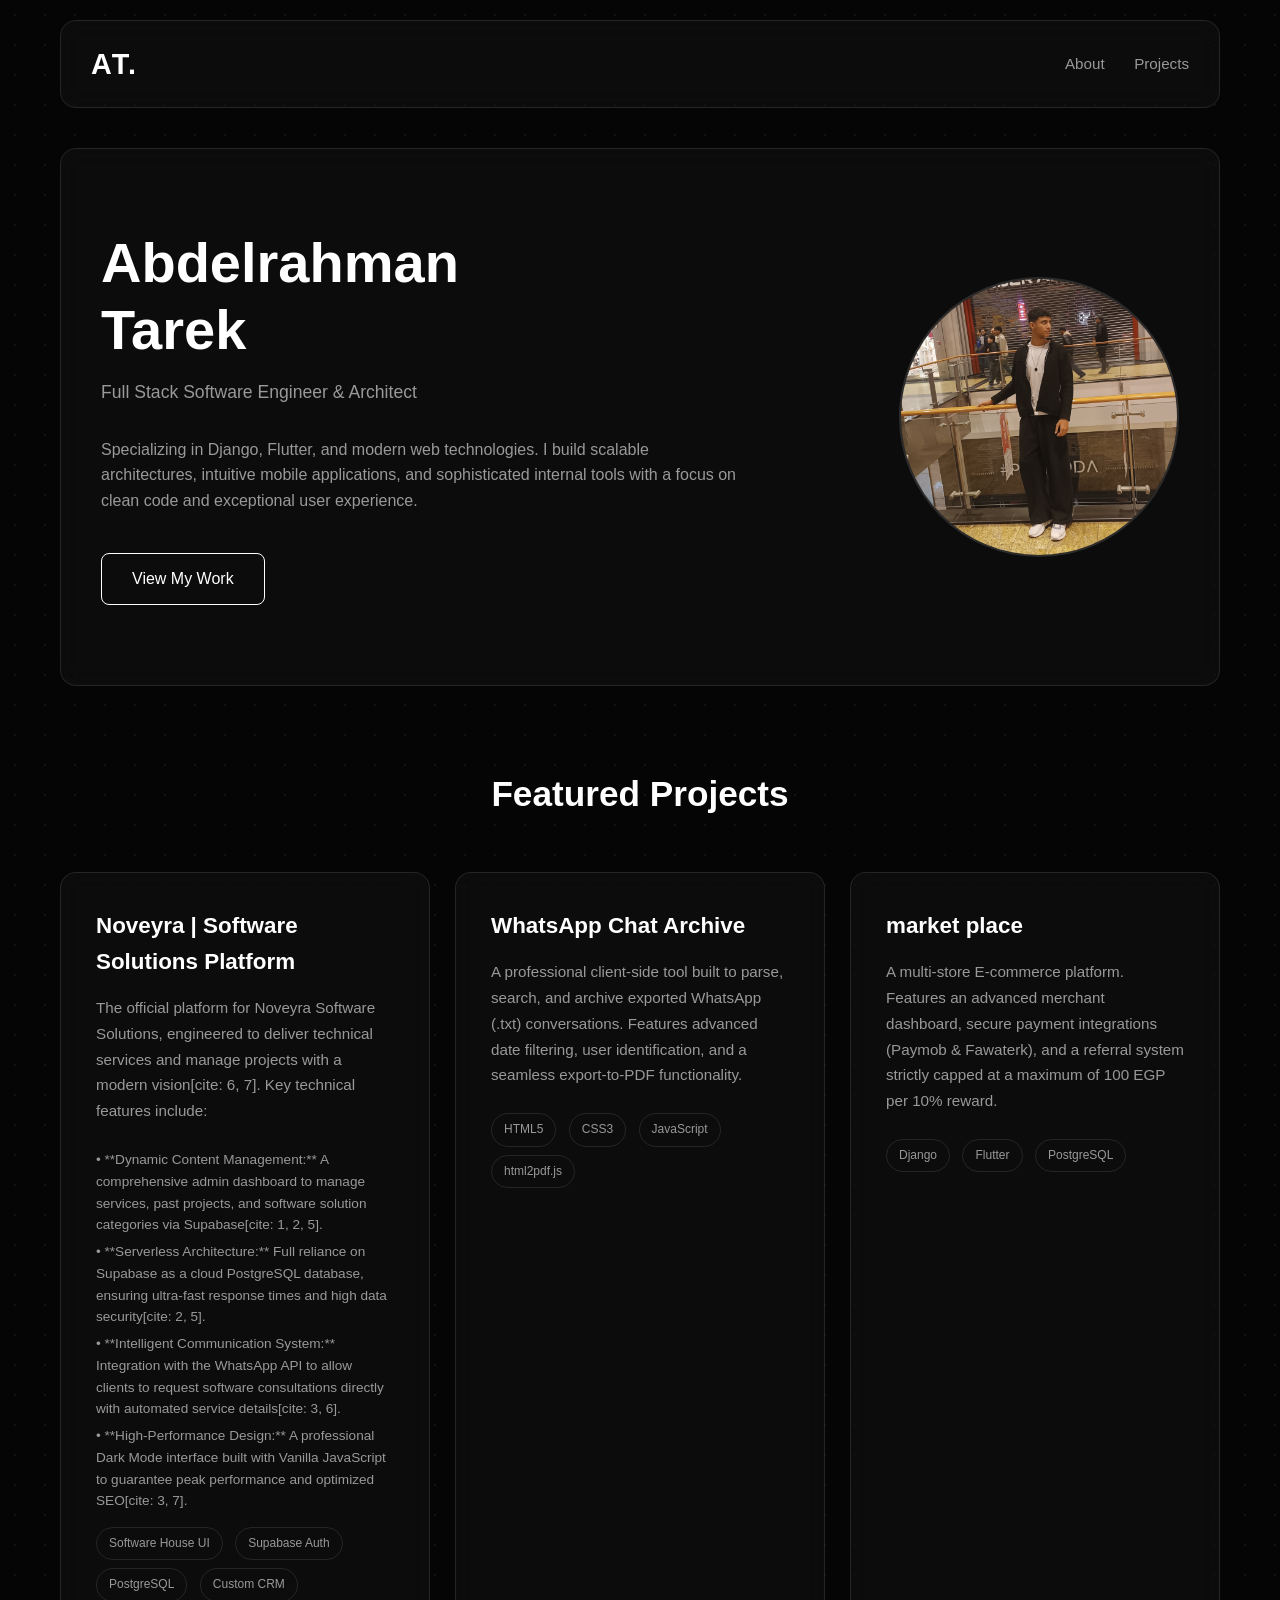
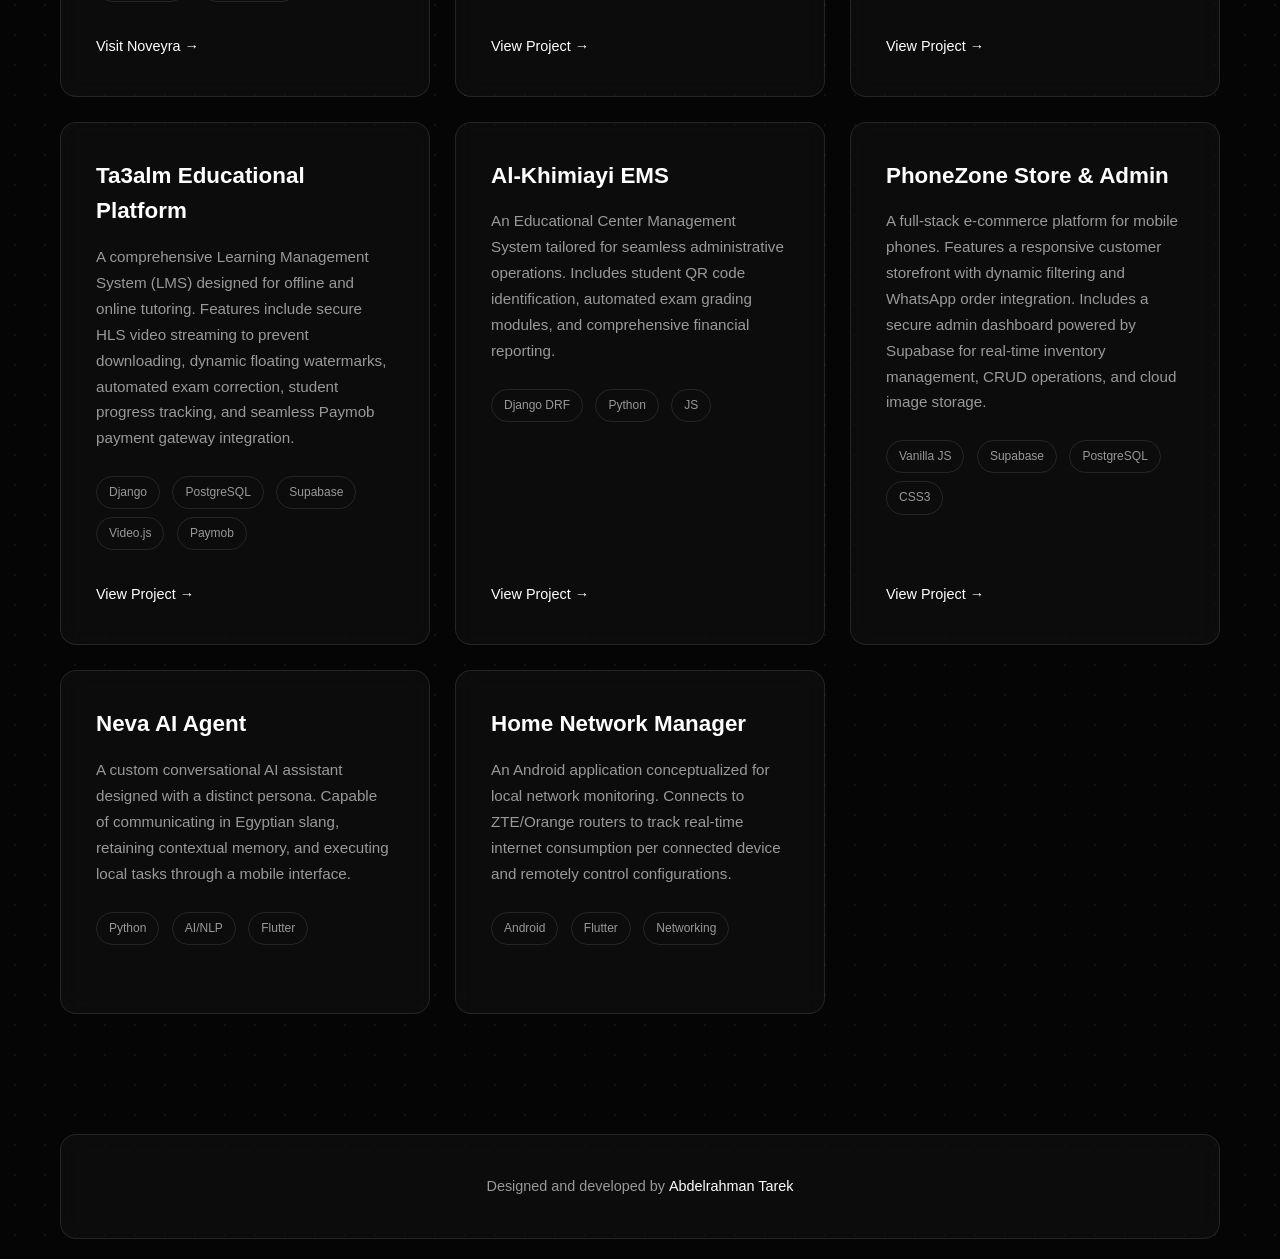
==== index.html @ c1ddf526 "Update index.html" ====
<!DOCTYPE html>
<html lang="ar" dir="ltr">

<head>
    <meta charset="UTF-8">
    <meta name="viewport" content="width=device-width, initial-scale=1.0">
    <title>Abdelrahman Tarek | Software Engineer</title>
    <style>
        /* ستايل الأبيض والأسود - Monochrome Glassmorphism */
        
         :root {
            --bg-body: #050505;
            /* أسود داكن جداً للخلفية */
            --text-main: #ffffff;
            /* أبيض ناصع للنصوص الأساسية */
            --text-muted: #999999;
            /* رمادي للنصوص الفرعية */
            --glass-bg: rgba(255, 255, 255, 0.03);
            /* شفافية خفيفة جداً */
            --glass-border: rgba(255, 255, 255, 0.1);
            --glass-hover: rgba(255, 255, 255, 0.08);
            --border-hover: rgba(255, 255, 255, 0.4);
            --transition: all 0.4s ease;
        }
        
        * {
            margin: 0;
            padding: 0;
            box-sizing: border-box;
            font-family: 'Segoe UI', Tahoma, Geneva, Verdana, sans-serif;
        }
        
        body {
            background-color: var(--bg-body);
            color: var(--text-main);
            line-height: 1.6;
            /* إضافة شبكة خفيفة في الخلفية لتعزيز المظهر التقني */
            background-image: radial-gradient(rgba(255, 255, 255, 0.05) 1px, transparent 1px);
            background-size: 30px 30px;
        }
        
        .container {
            max-width: 1200px;
            margin: 0 auto;
            padding: 0 20px;
        }
        /* التأثير الزجاجي */
        
        .glass-panel {
            background: var(--glass-bg);
            backdrop-filter: blur(12px);
            -webkit-backdrop-filter: blur(12px);
            border: 1px solid var(--glass-border);
            border-radius: 16px;
        }
        /* Header */
        
        header {
            padding: 20px 30px;
            margin-top: 20px;
            display: flex;
            justify-content: space-between;
            align-items: center;
        }
        
        header h1 {
            font-size: 1.8rem;
            font-weight: 700;
            letter-spacing: 2px;
        }
        
        nav a {
            color: var(--text-muted);
            text-decoration: none;
            margin-left: 25px;
            transition: var(--transition);
            font-size: 0.95rem;
        }
        
        nav a:hover {
            color: var(--text-main);
        }
        /* Hero Section */
        
        .hero {
            display: flex;
            align-items: center;
            justify-content: space-between;
            padding: 80px 40px;
            margin-top: 40px;
        }
        
        .hero-content {
            max-width: 60%;
        }
        
        .hero-content h2 {
            font-size: 3.5rem;
            margin-bottom: 15px;
            font-weight: 700;
            line-height: 1.2;
        }
        
        .hero-content p {
            font-size: 1.1rem;
            color: var(--text-muted);
            margin-bottom: 30px;
        }
        /* مكان الصورة الشخصية */
        
        .img-placeholder {
            width: 280px;
            height: 280px;
            border-radius: 50%;
            border: 2px solid var(--glass-border);
            background: var(--glass-bg);
            display: flex;
            align-items: center;
            justify-content: center;
            color: var(--text-muted);
            font-size: 0.9rem;
            text-align: center;
            overflow: hidden;
        }
        
        .img-placeholder img {
            width: 100%;
            height: 100%;
            object-fit: cover;
        }
        
        .btn {
            display: inline-block;
            padding: 12px 30px;
            background: transparent;
            color: var(--text-main);
            border: 1px solid var(--text-main);
            text-decoration: none;
            border-radius: 8px;
            transition: var(--transition);
            font-weight: 500;
        }
        
        .btn:hover {
            background: var(--text-main);
            color: var(--bg-body);
        }
        /* Projects Section */
        
        .projects {
            padding: 80px 0;
        }
        
        .projects h3 {
            font-size: 2.2rem;
            margin-bottom: 50px;
            text-align: center;
        }
        
        .grid {
            display: grid;
            grid-template-columns: repeat(auto-fit, minmax(320px, 1fr));
            gap: 25px;
        }
        
        .card {
            padding: 35px;
            transition: var(--transition);
            display: flex;
            flex-direction: column;
            justify-content: space-between;
        }
        
        .card:hover {
            transform: translateY(-8px);
            border-color: var(--border-hover);
            background: var(--glass-hover);
        }
        
        .card h4 {
            font-size: 1.4rem;
            margin-bottom: 15px;
            color: var(--text-main);
        }
        
        .card p {
            color: var(--text-muted);
            font-size: 0.95rem;
            margin-bottom: 25px;
            flex-grow: 1;
            line-height: 1.7;
        }
        
        .tags {
            margin-bottom: 25px;
        }
        
        .tags span {
            font-size: 0.75rem;
            background: transparent;
            border: 1px solid var(--glass-border);
            padding: 6px 12px;
            border-radius: 20px;
            margin-right: 8px;
            display: inline-block;
            margin-bottom: 8px;
            color: var(--text-muted);
        }
        
        .card:hover .tags span {
            border-color: rgba(255, 255, 255, 0.3);
            color: var(--text-main);
        }
        
        .project-link {
            color: var(--text-main);
            text-decoration: none;
            font-size: 0.9rem;
            display: inline-flex;
            align-items: center;
            gap: 8px;
            transition: var(--transition);
            border-bottom: 1px solid transparent;
            padding-bottom: 2px;
            align-self: flex-start;
        }
        
        .project-link:hover {
            border-bottom-color: var(--text-main);
            gap: 12px;
        }
        /* Footer */
        
        footer {
            text-align: center;
            padding: 40px 0;
            margin-top: 40px;
            margin-bottom: 20px;
        }
        
        footer p {
            color: var(--text-muted);
            font-size: 0.9rem;
        }
        
        footer a {
            color: var(--text-main);
            text-decoration: none;
            font-weight: 500;
            transition: var(--transition);
        }
        
        footer a:hover {
            opacity: 0.7;
        }
        /* Responsive */
        
        @media (max-width: 768px) {
            .hero {
                flex-direction: column-reverse;
                text-align: center;
                padding: 40px 20px;
            }
            .hero-content {
                max-width: 100%;
                margin-top: 40px;
            }
            .img-placeholder {
                width: 220px;
                height: 220px;
            }
            header {
                flex-direction: column;
                gap: 20px;
            }
            nav a {
                margin: 0 10px;
            }
        }
    </style>
</head>

<body>
    <div class="container">
        <!-- Header -->
        <header class="glass-panel">
            <h1>AT.</h1>
            <nav>
                <a href="#about">About</a>
                <a href="#projects">Projects</a>
                
            </nav>
        </header>

        <!-- Hero Section -->
        <section class="hero glass-panel" id="about">
            <div class="hero-content">
                <h2>Abdelrahman<br>Tarek</h2>
                <p>Full Stack Software Engineer & Architect</p>
                <p style="font-size: 1rem; margin-bottom: 40px;">Specializing in Django, Flutter, and modern web technologies. I build scalable architectures, intuitive mobile applications, and sophisticated internal tools with a focus on clean code and exceptional user experience.</p>
                <a href="#projects" class="btn">View My Work</a>
            </div>

            <!-- مكان صورتك الشخصية -->
            <div class="img-placeholder">
                <!-- أضف مسار صورتك هنا بدلاً من النص -->
                <!-- <img src="your-image.jpg" alt="Abdelrahman Tarek"> -->
                <span><img src="your-image.jpg" alt="Abdelrahman Tarek"></span>
            </div>
        </section>

        <!-- Projects Section -->
        <section class="projects" id="projects">
            <h3>Featured Projects</h3>
            <div class="grid">


                <!-- Noveyra (PhoneZone) Project Card -->
                <!-- Noveyra Software House Card -->
                <div class="card glass-panel">
                    <div>
                        <h4>Noveyra | Software Solutions Platform</h4>
                        <p>The official platform for Noveyra Software Solutions, engineered to deliver technical services and manage projects with a modern vision[cite: 6, 7]. Key technical features include:</p>
                        <ul style="list-style: none; color: var(--text-muted); font-size: 0.85rem; padding: 0;">
                            <li style="margin-bottom: 5px;">• **Dynamic Content Management:** A comprehensive admin dashboard to manage services, past projects, and software solution categories via Supabase[cite: 1, 2, 5].</li>
                            <li style="margin-bottom: 5px;">• **Serverless Architecture:** Full reliance on Supabase as a cloud PostgreSQL database, ensuring ultra-fast response times and high data security[cite: 2, 5].</li>
                            <li style="margin-bottom: 5px;">• **Intelligent Communication System:** Integration with the WhatsApp API to allow clients to request software consultations directly with automated service details[cite: 3, 6].</li>
                            <li style="margin-bottom: 5px;">• **High-Performance Design:** A professional Dark Mode interface built with Vanilla JavaScript to guarantee peak performance and optimized SEO[cite: 3, 7].</li>
                        </ul>
                        <div class="tags" style="margin-top: 15px;">
                            <span>Software House UI</span> <span>Supabase Auth</span> <span>PostgreSQL</span> <span>Custom CRM</span>
                        </div>
                    </div>
                    <a href="https://noveyra.vercel.app/" target="_blank" class="project-link">Visit Noveyra &#8594;</a>
                </div>

                <!-- Project 1: WhatsApp Archive -->
                <div class="card glass-panel">
                    <div>
                        <h4>WhatsApp Chat Archive</h4>
                        <p>A professional client-side tool built to parse, search, and archive exported WhatsApp (.txt) conversations. Features advanced date filtering, user identification, and a seamless export-to-PDF functionality.</p>
                        <div class="tags">
                            <span>HTML5</span> <span>CSS3</span> <span>JavaScript</span> <span>html2pdf.js</span>
                        </div>
                    </div>
                    <a href="https://man9000442-hub.github.io/Wa_Imoprt/" class="project-link">View Project &#8594;</a>
                </div>

                <!-- Project 2: Elbazaar -->
                <div class="card glass-panel">
                    <div>
                        <h4>market place</h4>
                        <p>A multi-store E-commerce platform. Features an advanced merchant dashboard, secure payment integrations (Paymob & Fawaterk), and a referral system strictly capped at a maximum of 100 EGP per 10% reward.</p>
                        <div class="tags">
                            <span>Django</span> <span>Flutter</span> <span>PostgreSQL</span>
                        </div>
                    </div>
                    <a href="https://theme-pipes-flat-entrance.trycloudflare.com/ar/" class="project-link">View Project &#8594;</a>
                </div>

                <div class="card glass-panel">
                    <div>
                        <h4>Ta3alm Educational Platform</h4>
                        <p>A comprehensive Learning Management System (LMS) designed for offline and online tutoring. Features include secure HLS video streaming to prevent downloading, dynamic floating watermarks, automated exam correction, student progress tracking, and seamless Paymob payment gateway integration.</p>
                        <div class="tags">
                            <span>Django</span> <span>PostgreSQL</span> <span>Supabase</span> <span>Video.js</span> <span>Paymob</span>
                        </div>
                    </div>
                    <a href="https://www.ta3alm.online" target="_blank" rel="noopener noreferrer" class="project-link">View Project &#8594;</a>
                </div>
                <!-- Project 3: Al-Khimiayi -->
                <div class="card glass-panel">
                    <div>
                        <h4>Al-Khimiayi EMS</h4>
                        <p>An Educational Center Management System tailored for seamless administrative operations. Includes student QR code identification, automated exam grading modules, and comprehensive financial reporting.</p>
                        <div class="tags">
                            <span>Django DRF</span> <span>Python</span> <span>JS</span>
                        </div>
                    </div>
                    <a href="https://man9000442-hub.github.io/EL-5emya2e/" class="project-link">View Project &#8594;</a>
                </div>


                <div class="card glass-panel">
                    <div>
                        <h4>PhoneZone Store & Admin</h4>
                        <p>A full-stack e-commerce platform for mobile phones. Features a responsive customer storefront with dynamic filtering and WhatsApp order integration. Includes a secure admin dashboard powered by Supabase for real-time inventory
                            management, CRUD operations, and cloud image storage.</p>
                        <div class="tags">
                            <span>Vanilla JS</span> <span>Supabase</span> <span>PostgreSQL</span> <span>CSS3</span>
                        </div>
                    </div>
                    <a href="https://phon-zone.netlify.app/" class="project-link">View Project &#8594;</a>
                </div>

                <!-- Project 4: Neva AI -->
                <div class="card glass-panel">
                    <div>
                        <h4>Neva AI Agent</h4>
                        <p>A custom conversational AI assistant designed with a distinct persona. Capable of communicating in Egyptian slang, retaining contextual memory, and executing local tasks through a mobile interface.</p>
                        <div class="tags">
                            <span>Python</span> <span>AI/NLP</span> <span>Flutter</span>
                        </div>
                    </div>
                    <!-- <a href="#" class="project-link">View Project &#8594;</a> -->
                </div>

                <!-- Project 5: Network App -->
                <div class="card glass-panel">
                    <div>
                        <h4>Home Network Manager</h4>
                        <p>An Android application conceptualized for local network monitoring. Connects to ZTE/Orange routers to track real-time internet consumption per connected device and remotely control configurations.</p>
                        <div class="tags">
                            <span>Android</span> <span>Flutter</span> <span>Networking</span>
                        </div>
                    </div>
                    <!-- <a href="#" class="project-link">View Project &#8594;</a> -->
                </div>

            </div>
        </section>

        <!-- Footer -->
        <footer class="glass-panel">
            <p>Designed and developed by <a href="https://www.instagram.com/theboda_?igsh=MTZjMGp5cWk3d3B1ag==" target="_blank">Abdelrahman Tarek</a></p>
        </footer>
    </div>
</body>

</html>
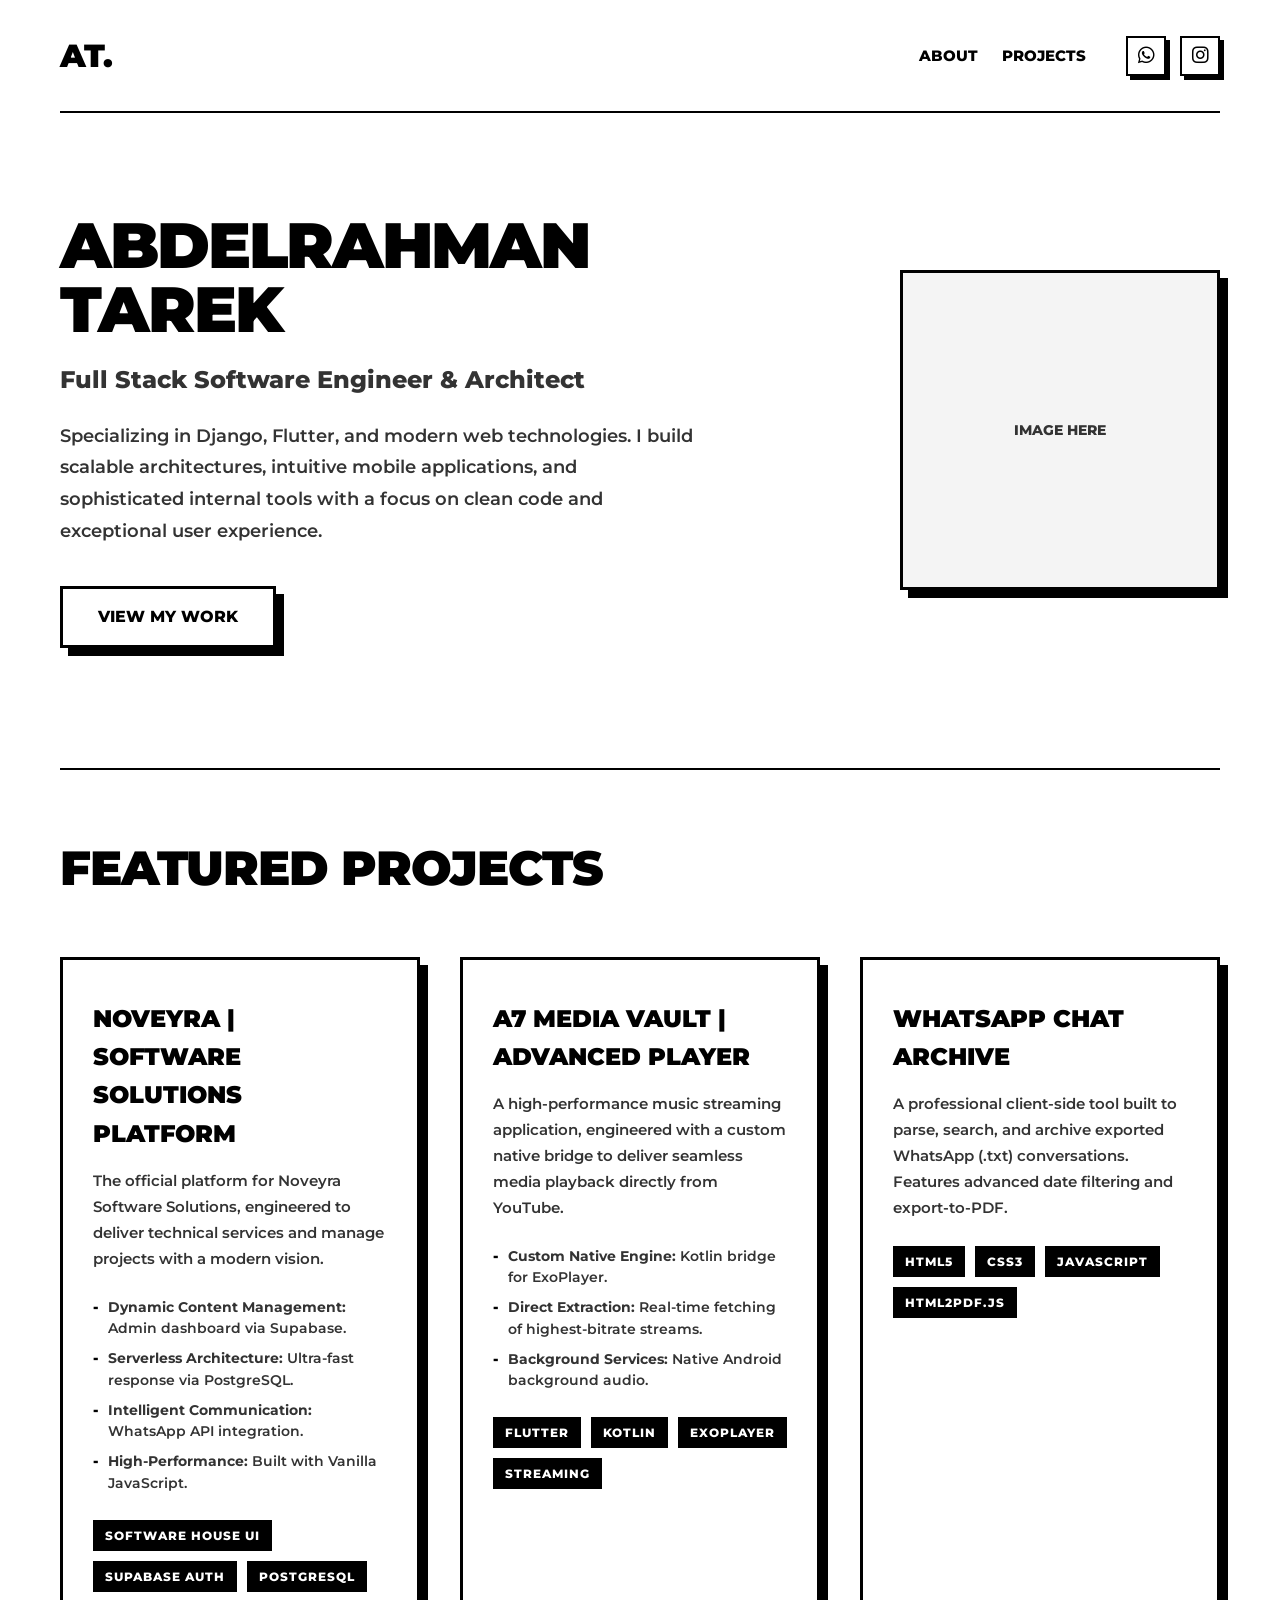
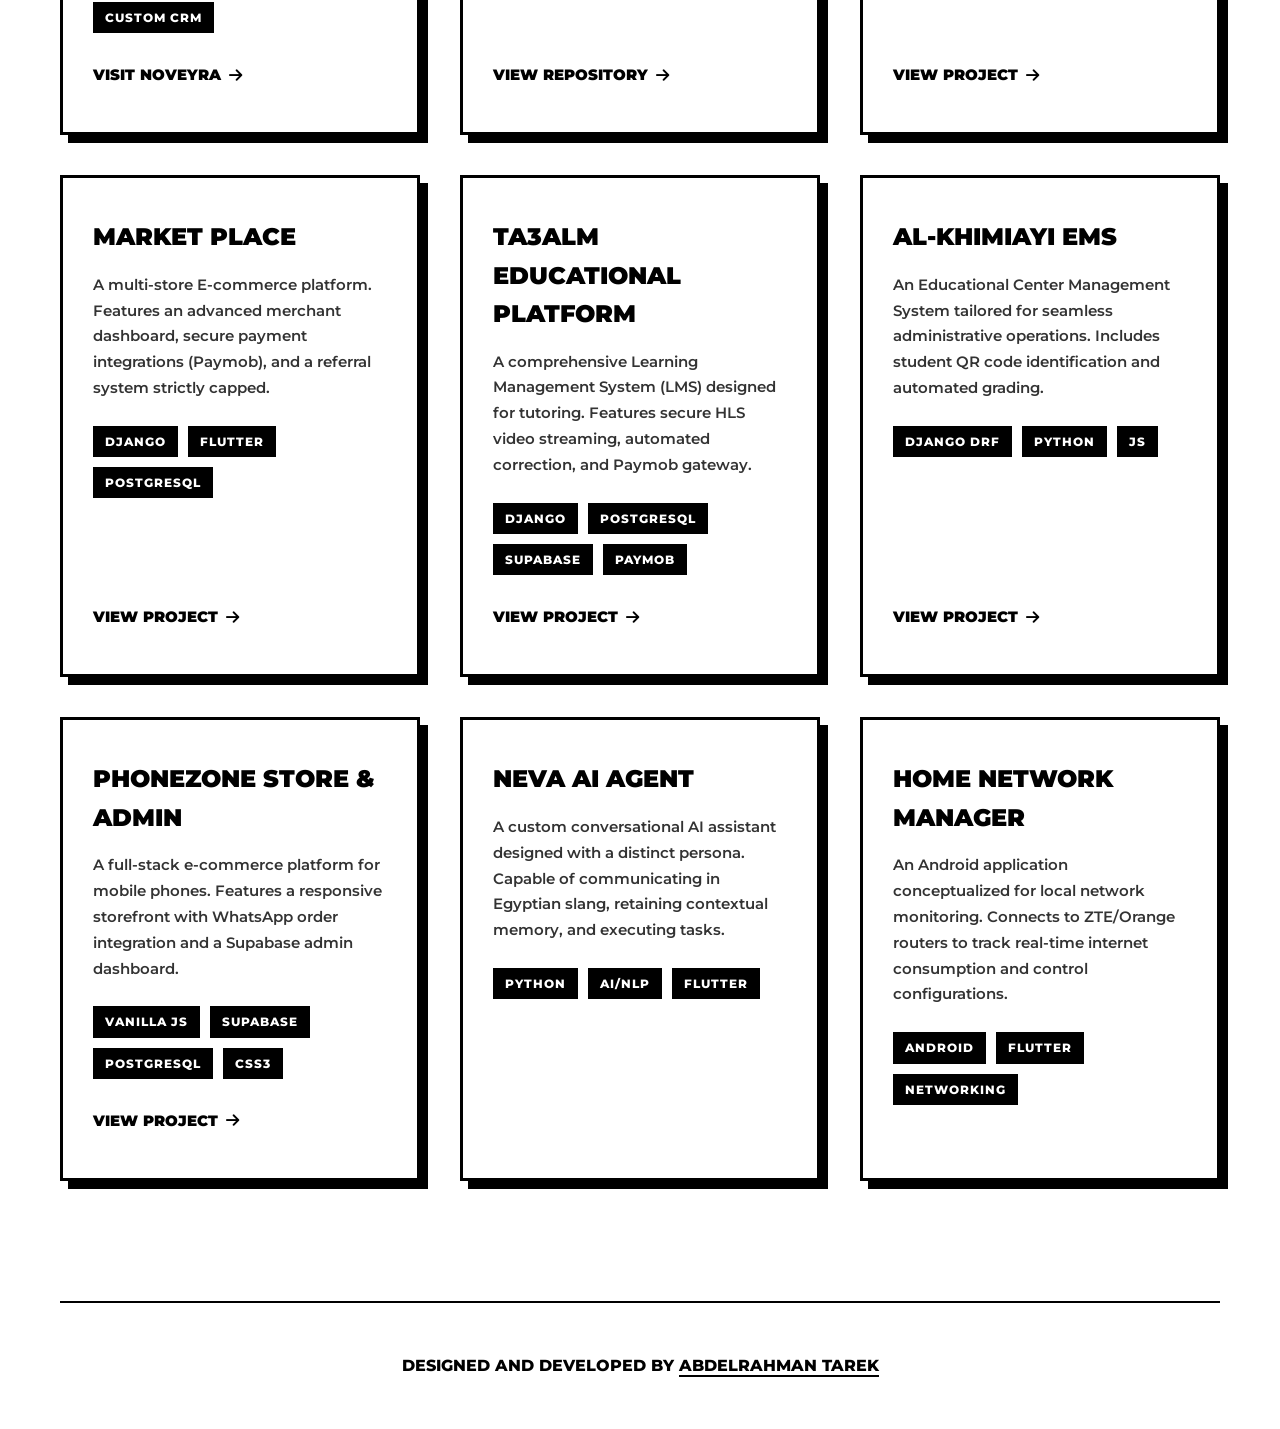
==== commit 5f3c79bc: "Update index.html" ====
--- a/index.html
+++ b/index.html
@@ -5,426 +5,598 @@
     <meta charset="UTF-8">
     <meta name="viewport" content="width=device-width, initial-scale=1.0">
     <title>Abdelrahman Tarek | Software Engineer</title>
+    <!-- استدعاء خطوط Google و FontAwesome للأيقونات -->
+    <link href="https://fonts.googleapis.com/css2?family=Montserrat:wght@400;600;800;900&family=Fira+Code:wght@500&display=swap" rel="stylesheet">
+    <link rel="stylesheet" href="https://cdnjs.cloudflare.com/ajax/libs/font-awesome/6.4.0/css/all.min.css">
+    
     <style>
-        /* ستايل الأبيض والأسود - Monochrome Glassmorphism */
-        
-         :root {
-            --bg-body: #050505;
-            /* أسود داكن جداً للخلفية */
-            --text-main: #ffffff;
-            /* أبيض ناصع للنصوص الأساسية */
-            --text-muted: #999999;
-            /* رمادي للنصوص الفرعية */
-            --glass-bg: rgba(255, 255, 255, 0.03);
-            /* شفافية خفيفة جداً */
-            --glass-border: rgba(255, 255, 255, 0.1);
-            --glass-hover: rgba(255, 255, 255, 0.08);
-            --border-hover: rgba(255, 255, 255, 0.4);
-            --transition: all 0.4s ease;
-        }
-        
+        /* المتغيرات والأساسيات - أبيض وأسود، حواف حادة */
+        :root {
+            --bg-color: #ffffff;
+            --text-main: #000000;
+            --text-secondary: #333333;
+            --border-color: #000000;
+            --shadow-elegant: 8px 8px 0px #000000;
+            --shadow-hover: 3px 3px 0px #000000;
+            --transition: all 0.3s ease;
+        }
+
         * {
             margin: 0;
             padding: 0;
             box-sizing: border-box;
-            font-family: 'Segoe UI', Tahoma, Geneva, Verdana, sans-serif;
-        }
-        
+            font-family: 'Montserrat', sans-serif;
+            border-radius: 0 !important; /* إلغاء أي انحناءات للحصول على حواف حادة */
+        }
+
         body {
-            background-color: var(--bg-body);
+            background-color: var(--bg-color);
             color: var(--text-main);
             line-height: 1.6;
-            /* إضافة شبكة خفيفة في الخلفية لتعزيز المظهر التقني */
-            background-image: radial-gradient(rgba(255, 255, 255, 0.05) 1px, transparent 1px);
-            background-size: 30px 30px;
-        }
-        
+            overflow-x: hidden;
+        }
+
+        /* ---------------- شاشة التحميل ---------------- */
+        #loader {
+            position: fixed;
+            top: 0;
+            left: 0;
+            width: 100vw;
+            height: 100vh;
+            background-color: #ffffff;
+            z-index: 99999;
+            display: flex;
+            flex-direction: column;
+            justify-content: center;
+            align-items: center;
+            transition: opacity 0.5s ease-out;
+        }
+
+        .spinner-container {
+            position: relative;
+            width: 70px;
+            height: 70px;
+            display: flex;
+            justify-content: center;
+            align-items: center;
+        }
+
+        .spinner {
+            position: absolute;
+            width: 100%;
+            height: 100%;
+            border: 1px solid #e0e0e0;
+            border-top: 2px solid #000000;
+            border-radius: 50% !important; /* الاستثناء الوحيد للدائرة */
+            animation: spin 1s linear infinite;
+        }
+
+        .code-brackets {
+            font-family: 'Fira Code', monospace;
+            font-size: 1.2rem;
+            font-weight: bold;
+            color: #000000;
+        }
+
+        .loader-text {
+            margin-top: 25px;
+            font-size: 0.9rem;
+            font-weight: 800;
+            letter-spacing: 3px;
+            text-transform: uppercase;
+            color: #000000;
+        }
+
+        @keyframes spin {
+            0% { transform: rotate(0deg); }
+            100% { transform: rotate(360deg); }
+        }
+
+        /* ---------------- الهيكل والتصميم الأساسي ---------------- */
         .container {
             max-width: 1200px;
             margin: 0 auto;
             padding: 0 20px;
         }
-        /* التأثير الزجاجي */
-        
-        .glass-panel {
-            background: var(--glass-bg);
-            backdrop-filter: blur(12px);
-            -webkit-backdrop-filter: blur(12px);
-            border: 1px solid var(--glass-border);
-            border-radius: 16px;
-        }
-        /* Header */
-        
+
+        /* Header & Nav */
         header {
-            padding: 20px 30px;
-            margin-top: 20px;
+            padding: 30px 0;
             display: flex;
             justify-content: space-between;
             align-items: center;
-        }
-        
+            border-bottom: 2px solid var(--border-color);
+            margin-bottom: 40px;
+        }
+
         header h1 {
-            font-size: 1.8rem;
-            font-weight: 700;
-            letter-spacing: 2px;
-        }
-        
+            font-size: 2rem;
+            font-weight: 900;
+            letter-spacing: -1px;
+        }
+
+        .nav-group {
+            display: flex;
+            align-items: center;
+            gap: 30px;
+        }
+
         nav a {
-            color: var(--text-muted);
+            color: var(--text-main);
             text-decoration: none;
-            margin-left: 25px;
+            font-weight: 800;
+            font-size: 0.95rem;
+            text-transform: uppercase;
             transition: var(--transition);
-            font-size: 0.95rem;
-        }
-        
+        }
+
         nav a:hover {
+            text-decoration: underline;
+            text-underline-offset: 6px;
+            text-decoration-thickness: 2px;
+        }
+
+        .social-icons a {
+            display: inline-flex;
+            justify-content: center;
+            align-items: center;
+            width: 40px;
+            height: 40px;
+            border: 2px solid var(--border-color);
             color: var(--text-main);
-        }
+            text-decoration: none;
+            font-size: 1.2rem;
+            box-shadow: 4px 4px 0px var(--border-color);
+            transition: var(--transition);
+            background: #fff;
+            margin-left: 10px;
+        }
+
+        .social-icons a:hover {
+            transform: translate(2px, 2px);
+            box-shadow: 2px 2px 0px var(--border-color);
+            background: var(--text-main);
+            color: var(--bg-color);
+        }
+
         /* Hero Section */
-        
         .hero {
             display: flex;
             align-items: center;
             justify-content: space-between;
-            padding: 80px 40px;
-            margin-top: 40px;
-        }
-        
+            padding: 60px 0;
+            margin-bottom: 60px;
+        }
+
         .hero-content {
-            max-width: 60%;
-        }
-        
+            max-width: 55%;
+        }
+
         .hero-content h2 {
-            font-size: 3.5rem;
-            margin-bottom: 15px;
-            font-weight: 700;
-            line-height: 1.2;
-        }
-        
+            font-size: 4rem;
+            font-weight: 900;
+            line-height: 1;
+            margin-bottom: 20px;
+            text-transform: uppercase;
+            letter-spacing: -2px;
+        }
+
+        .hero-content h3 {
+            font-size: 1.5rem;
+            font-weight: 800;
+            margin-bottom: 20px;
+            color: var(--text-secondary);
+        }
+
         .hero-content p {
             font-size: 1.1rem;
-            color: var(--text-muted);
-            margin-bottom: 30px;
-        }
-        /* مكان الصورة الشخصية */
-        
-        .img-placeholder {
-            width: 280px;
-            height: 280px;
-            border-radius: 50%;
-            border: 2px solid var(--glass-border);
-            background: var(--glass-bg);
+            font-weight: 600;
+            color: var(--text-secondary);
+            margin-bottom: 40px;
+            line-height: 1.8;
+        }
+
+        .btn {
+            display: inline-block;
+            padding: 15px 35px;
+            background: var(--bg-color);
+            color: var(--text-main);
+            border: 3px solid var(--border-color);
+            text-decoration: none;
+            font-weight: 800;
+            font-size: 1rem;
+            text-transform: uppercase;
+            box-shadow: var(--shadow-elegant);
+            transition: var(--transition);
+        }
+
+        .btn:hover {
+            transform: translate(4px, 4px);
+            box-shadow: 4px 4px 0px var(--border-color);
+            background: var(--text-main);
+            color: var(--bg-color);
+        }
+
+        .img-wrapper {
+            width: 320px;
+            height: 320px;
+            border: 3px solid var(--border-color);
+            box-shadow: var(--shadow-elegant);
+            background: #f4f4f4;
             display: flex;
             align-items: center;
             justify-content: center;
-            color: var(--text-muted);
-            font-size: 0.9rem;
-            text-align: center;
             overflow: hidden;
         }
-        
-        .img-placeholder img {
+
+        .img-wrapper img {
             width: 100%;
             height: 100%;
             object-fit: cover;
-        }
-        
-        .btn {
-            display: inline-block;
-            padding: 12px 30px;
-            background: transparent;
-            color: var(--text-main);
-            border: 1px solid var(--text-main);
-            text-decoration: none;
-            border-radius: 8px;
-            transition: var(--transition);
-            font-weight: 500;
-        }
-        
-        .btn:hover {
-            background: var(--text-main);
-            color: var(--bg-body);
-        }
+            filter: grayscale(100%) contrast(120%); /* تأثير الأبيض والأسود للصورة */
+        }
+
+        .img-placeholder-text {
+            font-weight: 800;
+            color: var(--text-secondary);
+            text-transform: uppercase;
+            font-size: 0.9rem;
+        }
+
         /* Projects Section */
-        
         .projects {
-            padding: 80px 0;
-        }
-        
-        .projects h3 {
-            font-size: 2.2rem;
+            padding: 60px 0;
+            border-top: 2px solid var(--border-color);
+        }
+
+        .projects-header {
+            font-size: 3rem;
+            font-weight: 900;
+            text-transform: uppercase;
             margin-bottom: 50px;
-            text-align: center;
-        }
-        
+            letter-spacing: -1px;
+        }
+
         .grid {
             display: grid;
-            grid-template-columns: repeat(auto-fit, minmax(320px, 1fr));
-            gap: 25px;
-        }
-        
+            grid-template-columns: repeat(auto-fit, minmax(350px, 1fr));
+            gap: 40px;
+        }
+
         .card {
-            padding: 35px;
-            transition: var(--transition);
+            background: var(--bg-color);
+            border: 3px solid var(--border-color);
+            padding: 40px 30px;
+            box-shadow: var(--shadow-elegant);
             display: flex;
             flex-direction: column;
             justify-content: space-between;
-        }
-        
+            transition: var(--transition);
+        }
+
         .card:hover {
-            transform: translateY(-8px);
-            border-color: var(--border-hover);
-            background: var(--glass-hover);
-        }
-        
+            transform: translate(5px, 5px);
+            box-shadow: var(--shadow-hover);
+        }
+
         .card h4 {
-            font-size: 1.4rem;
+            font-size: 1.5rem;
+            font-weight: 900;
             margin-bottom: 15px;
+            text-transform: uppercase;
+        }
+
+        .card p {
+            color: var(--text-secondary);
+            font-size: 0.95rem;
+            font-weight: 600;
+            margin-bottom: 25px;
+            line-height: 1.7;
+            flex-grow: 1;
+        }
+
+        .card ul {
+            list-style: none;
+            margin-bottom: 25px;
+        }
+
+        .card ul li {
+            font-size: 0.85rem;
+            font-weight: 600;
+            color: var(--text-secondary);
+            margin-bottom: 8px;
+            padding-left: 15px;
+            position: relative;
+        }
+
+        .card ul li::before {
+            content: "-";
+            position: absolute;
+            left: 0;
+            font-weight: 900;
             color: var(--text-main);
         }
-        
-        .card p {
-            color: var(--text-muted);
-            font-size: 0.95rem;
-            margin-bottom: 25px;
-            flex-grow: 1;
-            line-height: 1.7;
-        }
-        
+
         .tags {
-            margin-bottom: 25px;
-        }
-        
+            margin-bottom: 30px;
+            display: flex;
+            flex-wrap: wrap;
+            gap: 10px;
+        }
+
         .tags span {
             font-size: 0.75rem;
-            background: transparent;
-            border: 1px solid var(--glass-border);
+            font-weight: 800;
+            background: var(--text-main);
+            color: var(--bg-color);
             padding: 6px 12px;
-            border-radius: 20px;
-            margin-right: 8px;
-            display: inline-block;
-            margin-bottom: 8px;
-            color: var(--text-muted);
-        }
-        
-        .card:hover .tags span {
-            border-color: rgba(255, 255, 255, 0.3);
-            color: var(--text-main);
-        }
-        
+            text-transform: uppercase;
+            letter-spacing: 1px;
+        }
+
         .project-link {
             color: var(--text-main);
             text-decoration: none;
-            font-size: 0.9rem;
+            font-size: 0.95rem;
+            font-weight: 900;
             display: inline-flex;
             align-items: center;
             gap: 8px;
+            text-transform: uppercase;
+            align-self: flex-start;
+            border-bottom: 3px solid transparent;
+            padding-bottom: 2px;
             transition: var(--transition);
-            border-bottom: 1px solid transparent;
-            padding-bottom: 2px;
-            align-self: flex-start;
-        }
-        
+        }
+
         .project-link:hover {
             border-bottom-color: var(--text-main);
-            gap: 12px;
-        }
+            gap: 15px;
+        }
+
         /* Footer */
-        
         footer {
             text-align: center;
-            padding: 40px 0;
-            margin-top: 40px;
-            margin-bottom: 20px;
-        }
-        
+            padding: 50px 0;
+            border-top: 2px solid var(--border-color);
+            margin-top: 60px;
+        }
+
         footer p {
-            color: var(--text-muted);
-            font-size: 0.9rem;
-        }
-        
+            font-weight: 800;
+            font-size: 1rem;
+            text-transform: uppercase;
+        }
+
         footer a {
             color: var(--text-main);
             text-decoration: none;
-            font-weight: 500;
-            transition: var(--transition);
-        }
-        
+            border-bottom: 2px solid var(--text-main);
+        }
+
         footer a:hover {
-            opacity: 0.7;
-        }
+            background: var(--text-main);
+            color: var(--bg-color);
+        }
+
         /* Responsive */
-        
         @media (max-width: 768px) {
-            .hero {
-                flex-direction: column-reverse;
-                text-align: center;
-                padding: 40px 20px;
-            }
-            .hero-content {
-                max-width: 100%;
-                margin-top: 40px;
-            }
-            .img-placeholder {
-                width: 220px;
-                height: 220px;
-            }
             header {
                 flex-direction: column;
                 gap: 20px;
             }
-            nav a {
-                margin: 0 10px;
+            .hero {
+                flex-direction: column-reverse;
+                text-align: left;
+                gap: 40px;
+            }
+            .hero-content {
+                max-width: 100%;
+            }
+            .hero-content h2 {
+                font-size: 3rem;
+            }
+            .img-wrapper {
+                width: 100%;
+                max-width: 320px;
+            }
+            .nav-group {
+                flex-direction: column;
+                gap: 20px;
             }
         }
     </style>
 </head>
 
 <body>
+    <!-- شاشة التحميل -->
+    <div id="loader">
+        <div class="spinner-container">
+            <div class="spinner"></div>
+            <div class="code-brackets">{ }</div>
+        </div>
+        <div class="loader-text">Software Engineer Abdelrahman</div>
+    </div>
+
     <div class="container">
         <!-- Header -->
-        <header class="glass-panel">
+        <header>
             <h1>AT.</h1>
-            <nav>
-                <a href="#about">About</a>
-                <a href="#projects">Projects</a>
-                
-            </nav>
+            <div class="nav-group">
+                <nav>
+                    <a href="#about">About</a>
+                    <a href="#projects" style="margin-left: 20px;">Projects</a>
+                </nav>
+                <div class="social-icons">
+                    <a href="https://wa.me/201094724932" target="_blank" title="WhatsApp"><i class="fab fa-whatsapp"></i></a>
+                    <a href="https://www.instagram.com/theboda_?igsh=MTZjMGp5cWk3d3B1ag==" target="_blank" title="Instagram"><i class="fab fa-instagram"></i></a>
+                </div>
+            </div>
         </header>
 
         <!-- Hero Section -->
-        <section class="hero glass-panel" id="about">
+        <section class="hero" id="about">
             <div class="hero-content">
                 <h2>Abdelrahman<br>Tarek</h2>
-                <p>Full Stack Software Engineer & Architect</p>
-                <p style="font-size: 1rem; margin-bottom: 40px;">Specializing in Django, Flutter, and modern web technologies. I build scalable architectures, intuitive mobile applications, and sophisticated internal tools with a focus on clean code and exceptional user experience.</p>
+                <h3>Full Stack Software Engineer & Architect</h3>
+                <p>Specializing in Django, Flutter, and modern web technologies. I build scalable architectures, intuitive mobile applications, and sophisticated internal tools with a focus on clean code and exceptional user experience.</p>
                 <a href="#projects" class="btn">View My Work</a>
             </div>
 
             <!-- مكان صورتك الشخصية -->
-            <div class="img-placeholder">
-                <!-- أضف مسار صورتك هنا بدلاً من النص -->
+            <div class="img-wrapper">
+                <!-- أضف مسار صورتك هنا. الصورة ستتحول للأبيض والأسود تلقائياً عبر الـ CSS -->
                 <!-- <img src="your-image.jpg" alt="Abdelrahman Tarek"> -->
-                <span><img src="your-image.jpg" alt="Abdelrahman Tarek"></span>
+                <span class="img-placeholder-text">Image Here</span>
             </div>
         </section>
 
         <!-- Projects Section -->
         <section class="projects" id="projects">
-            <h3>Featured Projects</h3>
+            <h3 class="projects-header">Featured Projects</h3>
             <div class="grid">
 
-
-                <!-- Noveyra (PhoneZone) Project Card -->
-                <!-- Noveyra Software House Card -->
-                <div class="card glass-panel">
+                <!-- Noveyra Project Card -->
+                <div class="card">
                     <div>
                         <h4>Noveyra | Software Solutions Platform</h4>
-                        <p>The official platform for Noveyra Software Solutions, engineered to deliver technical services and manage projects with a modern vision[cite: 6, 7]. Key technical features include:</p>
-                        <ul style="list-style: none; color: var(--text-muted); font-size: 0.85rem; padding: 0;">
-                            <li style="margin-bottom: 5px;">• **Dynamic Content Management:** A comprehensive admin dashboard to manage services, past projects, and software solution categories via Supabase[cite: 1, 2, 5].</li>
-                            <li style="margin-bottom: 5px;">• **Serverless Architecture:** Full reliance on Supabase as a cloud PostgreSQL database, ensuring ultra-fast response times and high data security[cite: 2, 5].</li>
-                            <li style="margin-bottom: 5px;">• **Intelligent Communication System:** Integration with the WhatsApp API to allow clients to request software consultations directly with automated service details[cite: 3, 6].</li>
-                            <li style="margin-bottom: 5px;">• **High-Performance Design:** A professional Dark Mode interface built with Vanilla JavaScript to guarantee peak performance and optimized SEO[cite: 3, 7].</li>
+                        <p>The official platform for Noveyra Software Solutions, engineered to deliver technical services and manage projects with a modern vision.</p>
+                        <ul>
+                            <li><strong>Dynamic Content Management:</strong> Admin dashboard via Supabase.</li>
+                            <li><strong>Serverless Architecture:</strong> Ultra-fast response via PostgreSQL.</li>
+                            <li><strong>Intelligent Communication:</strong> WhatsApp API integration.</li>
+                            <li><strong>High-Performance:</strong> Built with Vanilla JavaScript.</li>
                         </ul>
-                        <div class="tags" style="margin-top: 15px;">
+                        <div class="tags">
                             <span>Software House UI</span> <span>Supabase Auth</span> <span>PostgreSQL</span> <span>Custom CRM</span>
                         </div>
                     </div>
-                    <a href="https://noveyra.vercel.app/" target="_blank" class="project-link">Visit Noveyra &#8594;</a>
-                </div>
-
-                <!-- Project 1: WhatsApp Archive -->
-                <div class="card glass-panel">
+                    <a href="https://noveyra.vercel.app/" target="_blank" class="project-link">Visit Noveyra <i class="fas fa-arrow-right"></i></a>
+                </div>
+
+                <!-- A7 Media Vault -->
+                <div class="card">
+                    <div>
+                        <h4>A7 Media Vault | Advanced Player</h4>
+                        <p>A high-performance music streaming application, engineered with a custom native bridge to deliver seamless media playback directly from YouTube.</p>
+                        <ul>
+                            <li><strong>Custom Native Engine:</strong> Kotlin bridge for ExoPlayer.</li>
+                            <li><strong>Direct Extraction:</strong> Real-time fetching of highest-bitrate streams.</li>
+                            <li><strong>Background Services:</strong> Native Android background audio.</li>
+                        </ul>
+                        <div class="tags">
+                            <span>Flutter</span> <span>Kotlin</span> <span>ExoPlayer</span> <span>Streaming</span>
+                        </div>
+                    </div>
+                    <a href="#" target="_blank" class="project-link">View Repository <i class="fas fa-arrow-right"></i></a>
+                </div>
+
+                <!-- WhatsApp Archive -->
+                <div class="card">
                     <div>
                         <h4>WhatsApp Chat Archive</h4>
-                        <p>A professional client-side tool built to parse, search, and archive exported WhatsApp (.txt) conversations. Features advanced date filtering, user identification, and a seamless export-to-PDF functionality.</p>
+                        <p>A professional client-side tool built to parse, search, and archive exported WhatsApp (.txt) conversations. Features advanced date filtering and export-to-PDF.</p>
                         <div class="tags">
                             <span>HTML5</span> <span>CSS3</span> <span>JavaScript</span> <span>html2pdf.js</span>
                         </div>
                     </div>
-                    <a href="https://man9000442-hub.github.io/Wa_Imoprt/" class="project-link">View Project &#8594;</a>
-                </div>
-
-                <!-- Project 2: Elbazaar -->
-                <div class="card glass-panel">
-                    <div>
-                        <h4>market place</h4>
-                        <p>A multi-store E-commerce platform. Features an advanced merchant dashboard, secure payment integrations (Paymob & Fawaterk), and a referral system strictly capped at a maximum of 100 EGP per 10% reward.</p>
+                    <a href="https://man9000442-hub.github.io/Wa_Imoprt/" class="project-link" target="_blank">View Project <i class="fas fa-arrow-right"></i></a>
+                </div>
+
+                <!-- Elbazaar -->
+                <div class="card">
+                    <div>
+                        <h4>Market Place</h4>
+                        <p>A multi-store E-commerce platform. Features an advanced merchant dashboard, secure payment integrations (Paymob), and a referral system strictly capped.</p>
                         <div class="tags">
                             <span>Django</span> <span>Flutter</span> <span>PostgreSQL</span>
                         </div>
                     </div>
-                    <a href="https://theme-pipes-flat-entrance.trycloudflare.com/ar/" class="project-link">View Project &#8594;</a>
-                </div>
-
-                <div class="card glass-panel">
+                    <a href="https://theme-pipes-flat-entrance.trycloudflare.com/ar/" class="project-link" target="_blank">View Project <i class="fas fa-arrow-right"></i></a>
+                </div>
+
+                <!-- Ta3alm Educational Platform -->
+                <div class="card">
                     <div>
                         <h4>Ta3alm Educational Platform</h4>
-                        <p>A comprehensive Learning Management System (LMS) designed for offline and online tutoring. Features include secure HLS video streaming to prevent downloading, dynamic floating watermarks, automated exam correction, student progress tracking, and seamless Paymob payment gateway integration.</p>
-                        <div class="tags">
-                            <span>Django</span> <span>PostgreSQL</span> <span>Supabase</span> <span>Video.js</span> <span>Paymob</span>
-                        </div>
-                    </div>
-                    <a href="https://www.ta3alm.online" target="_blank" rel="noopener noreferrer" class="project-link">View Project &#8594;</a>
-                </div>
-                <!-- Project 3: Al-Khimiayi -->
-                <div class="card glass-panel">
+                        <p>A comprehensive Learning Management System (LMS) designed for tutoring. Features secure HLS video streaming, automated correction, and Paymob gateway.</p>
+                        <div class="tags">
+                            <span>Django</span> <span>PostgreSQL</span> <span>Supabase</span> <span>Paymob</span>
+                        </div>
+                    </div>
+                    <a href="https://www.ta3alm.online" target="_blank" class="project-link">View Project <i class="fas fa-arrow-right"></i></a>
+                </div>
+
+                <!-- Al-Khimiayi -->
+                <div class="card">
                     <div>
                         <h4>Al-Khimiayi EMS</h4>
-                        <p>An Educational Center Management System tailored for seamless administrative operations. Includes student QR code identification, automated exam grading modules, and comprehensive financial reporting.</p>
+                        <p>An Educational Center Management System tailored for seamless administrative operations. Includes student QR code identification and automated grading.</p>
                         <div class="tags">
                             <span>Django DRF</span> <span>Python</span> <span>JS</span>
                         </div>
                     </div>
-                    <a href="https://man9000442-hub.github.io/EL-5emya2e/" class="project-link">View Project &#8594;</a>
-                </div>
-
-
-                <div class="card glass-panel">
+                    <a href="https://man9000442-hub.github.io/EL-5emya2e/" class="project-link" target="_blank">View Project <i class="fas fa-arrow-right"></i></a>
+                </div>
+
+                <!-- PhoneZone Store -->
+                <div class="card">
                     <div>
                         <h4>PhoneZone Store & Admin</h4>
-                        <p>A full-stack e-commerce platform for mobile phones. Features a responsive customer storefront with dynamic filtering and WhatsApp order integration. Includes a secure admin dashboard powered by Supabase for real-time inventory
-                            management, CRUD operations, and cloud image storage.</p>
+                        <p>A full-stack e-commerce platform for mobile phones. Features a responsive storefront with WhatsApp order integration and a Supabase admin dashboard.</p>
                         <div class="tags">
                             <span>Vanilla JS</span> <span>Supabase</span> <span>PostgreSQL</span> <span>CSS3</span>
                         </div>
                     </div>
-                    <a href="https://phon-zone.netlify.app/" class="project-link">View Project &#8594;</a>
-                </div>
-
-                <!-- Project 4: Neva AI -->
-                <div class="card glass-panel">
+                    <a href="https://phon-zone.netlify.app/" class="project-link" target="_blank">View Project <i class="fas fa-arrow-right"></i></a>
+                </div>
+
+                <!-- Neva AI -->
+                <div class="card">
                     <div>
                         <h4>Neva AI Agent</h4>
-                        <p>A custom conversational AI assistant designed with a distinct persona. Capable of communicating in Egyptian slang, retaining contextual memory, and executing local tasks through a mobile interface.</p>
+                        <p>A custom conversational AI assistant designed with a distinct persona. Capable of communicating in Egyptian slang, retaining contextual memory, and executing tasks.</p>
                         <div class="tags">
                             <span>Python</span> <span>AI/NLP</span> <span>Flutter</span>
                         </div>
                     </div>
-                    <!-- <a href="#" class="project-link">View Project &#8594;</a> -->
-                </div>
-
-                <!-- Project 5: Network App -->
-                <div class="card glass-panel">
+                </div>
+
+                <!-- Network App -->
+                <div class="card">
                     <div>
                         <h4>Home Network Manager</h4>
-                        <p>An Android application conceptualized for local network monitoring. Connects to ZTE/Orange routers to track real-time internet consumption per connected device and remotely control configurations.</p>
+                        <p>An Android application conceptualized for local network monitoring. Connects to ZTE/Orange routers to track real-time internet consumption and control configurations.</p>
                         <div class="tags">
                             <span>Android</span> <span>Flutter</span> <span>Networking</span>
                         </div>
                     </div>
-                    <!-- <a href="#" class="project-link">View Project &#8594;</a> -->
                 </div>
 
             </div>
         </section>
 
         <!-- Footer -->
-        <footer class="glass-panel">
+        <footer>
             <p>Designed and developed by <a href="https://www.instagram.com/theboda_?igsh=MTZjMGp5cWk3d3B1ag==" target="_blank">Abdelrahman Tarek</a></p>
         </footer>
     </div>
+
+    <!-- كود إخفاء شاشة التحميل بعد تحميل الصفحة -->
+    <script>
+        window.addEventListener('load', function() {
+            // إضافة تأخير بسيط (1.5 ثانية) لضمان رؤية شاشة التحميل بشكل أنيق
+            setTimeout(function() {
+                const loader = document.getElementById('loader');
+                loader.style.opacity = '0';
+                
+                // إزالة العنصر من الـ DOM بعد انتهاء تأثير الشفافية
+                setTimeout(function() {
+                    loader.style.display = 'none';
+                }, 500); 
+            }, 1500);
+        });
+    </script>
 </body>
 
 </html>
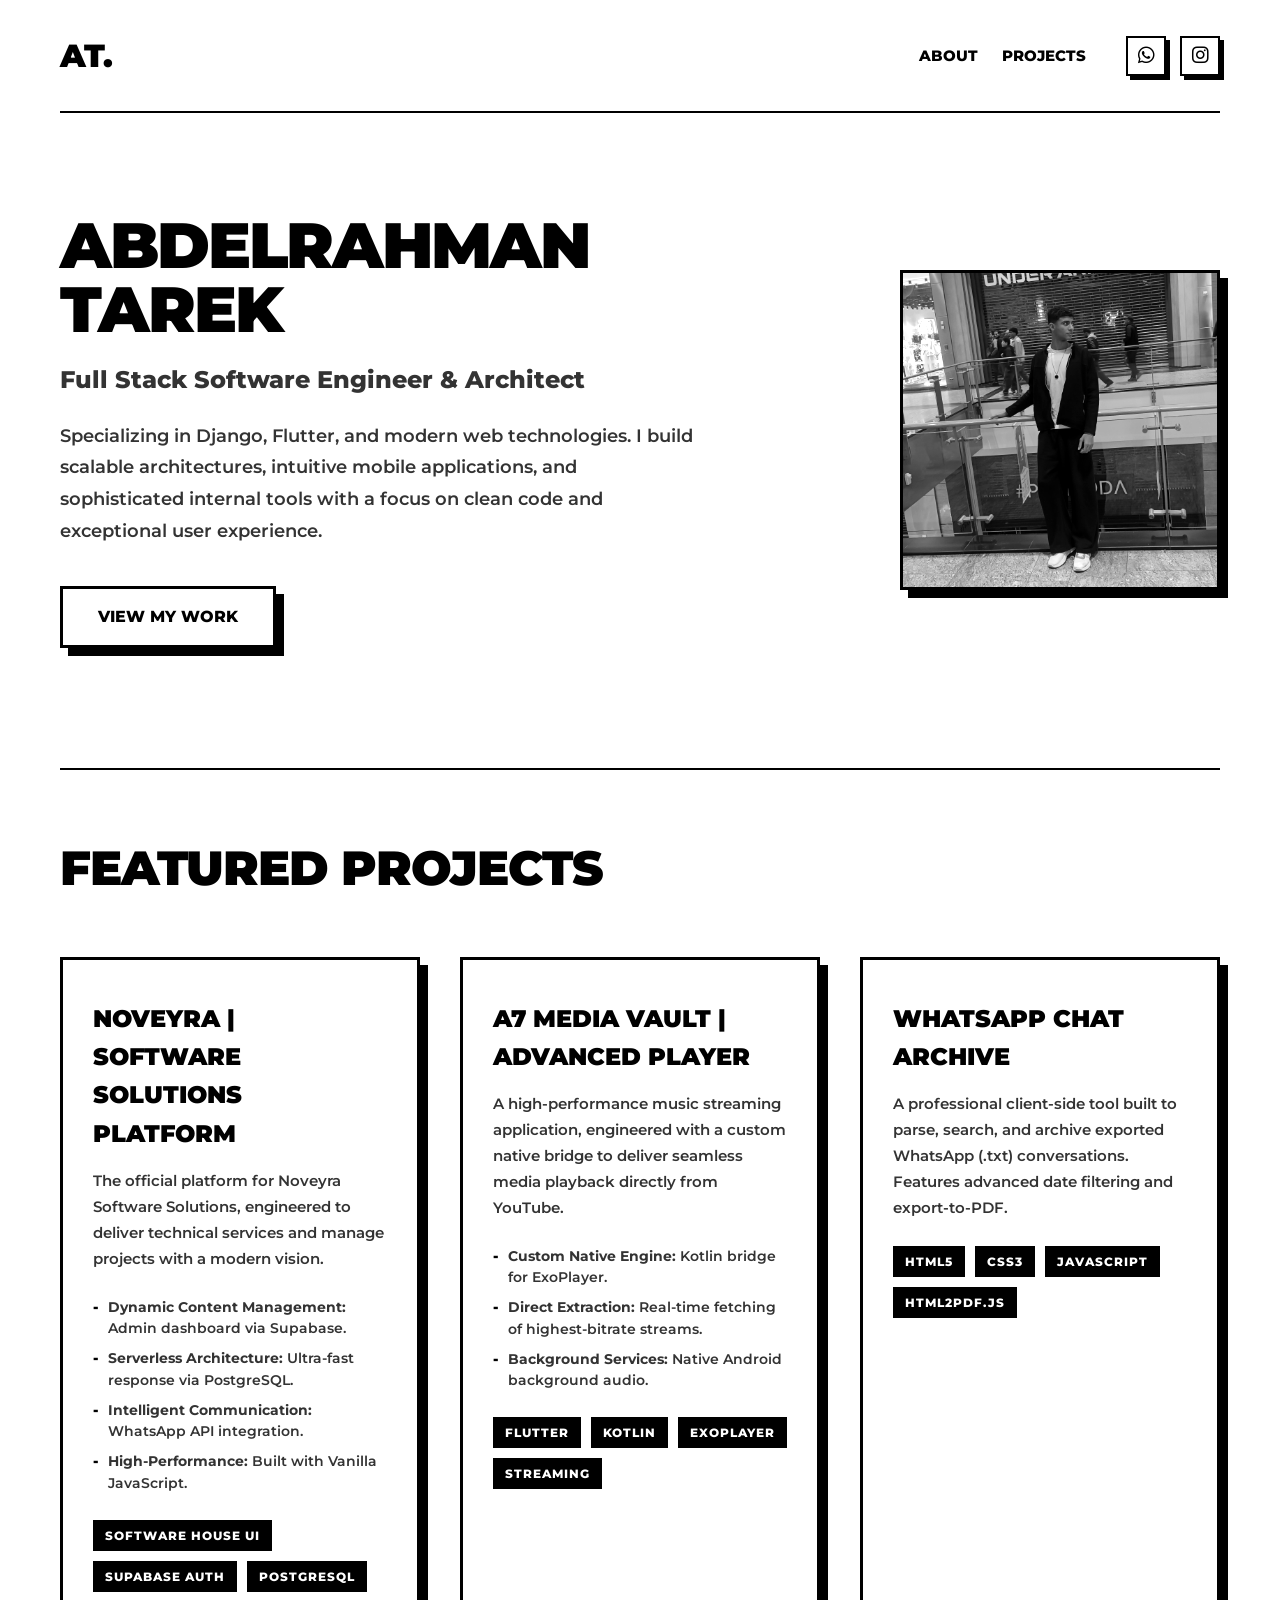
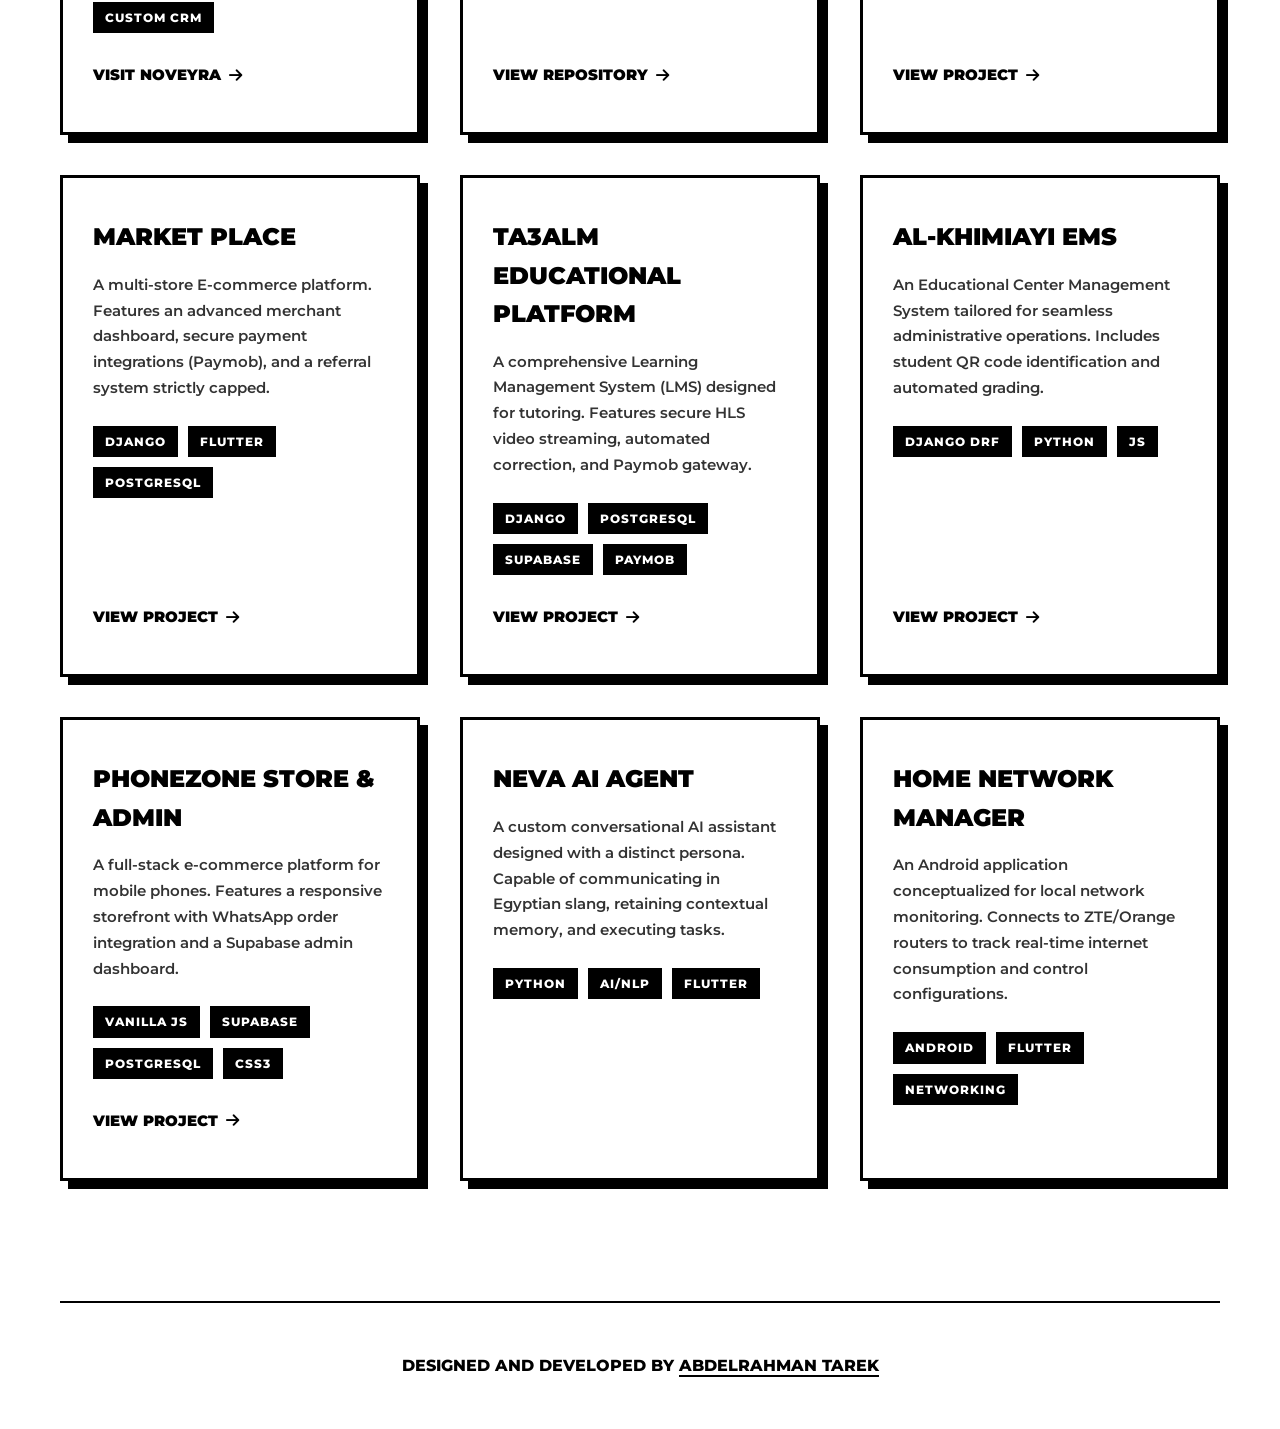
==== commit 7cc29b19: "Update index.html" ====
--- a/index.html
+++ b/index.html
@@ -447,7 +447,7 @@
             <div class="img-wrapper">
                 <!-- أضف مسار صورتك هنا. الصورة ستتحول للأبيض والأسود تلقائياً عبر الـ CSS -->
                 <!-- <img src="your-image.jpg" alt="Abdelrahman Tarek"> -->
-                <span class="img-placeholder-text">Image Here</span>
+                <span class="img-placeholder-text"><img src="your-image.jpg" alt="Abdelrahman Tarek"></span>
             </div>
         </section>
 
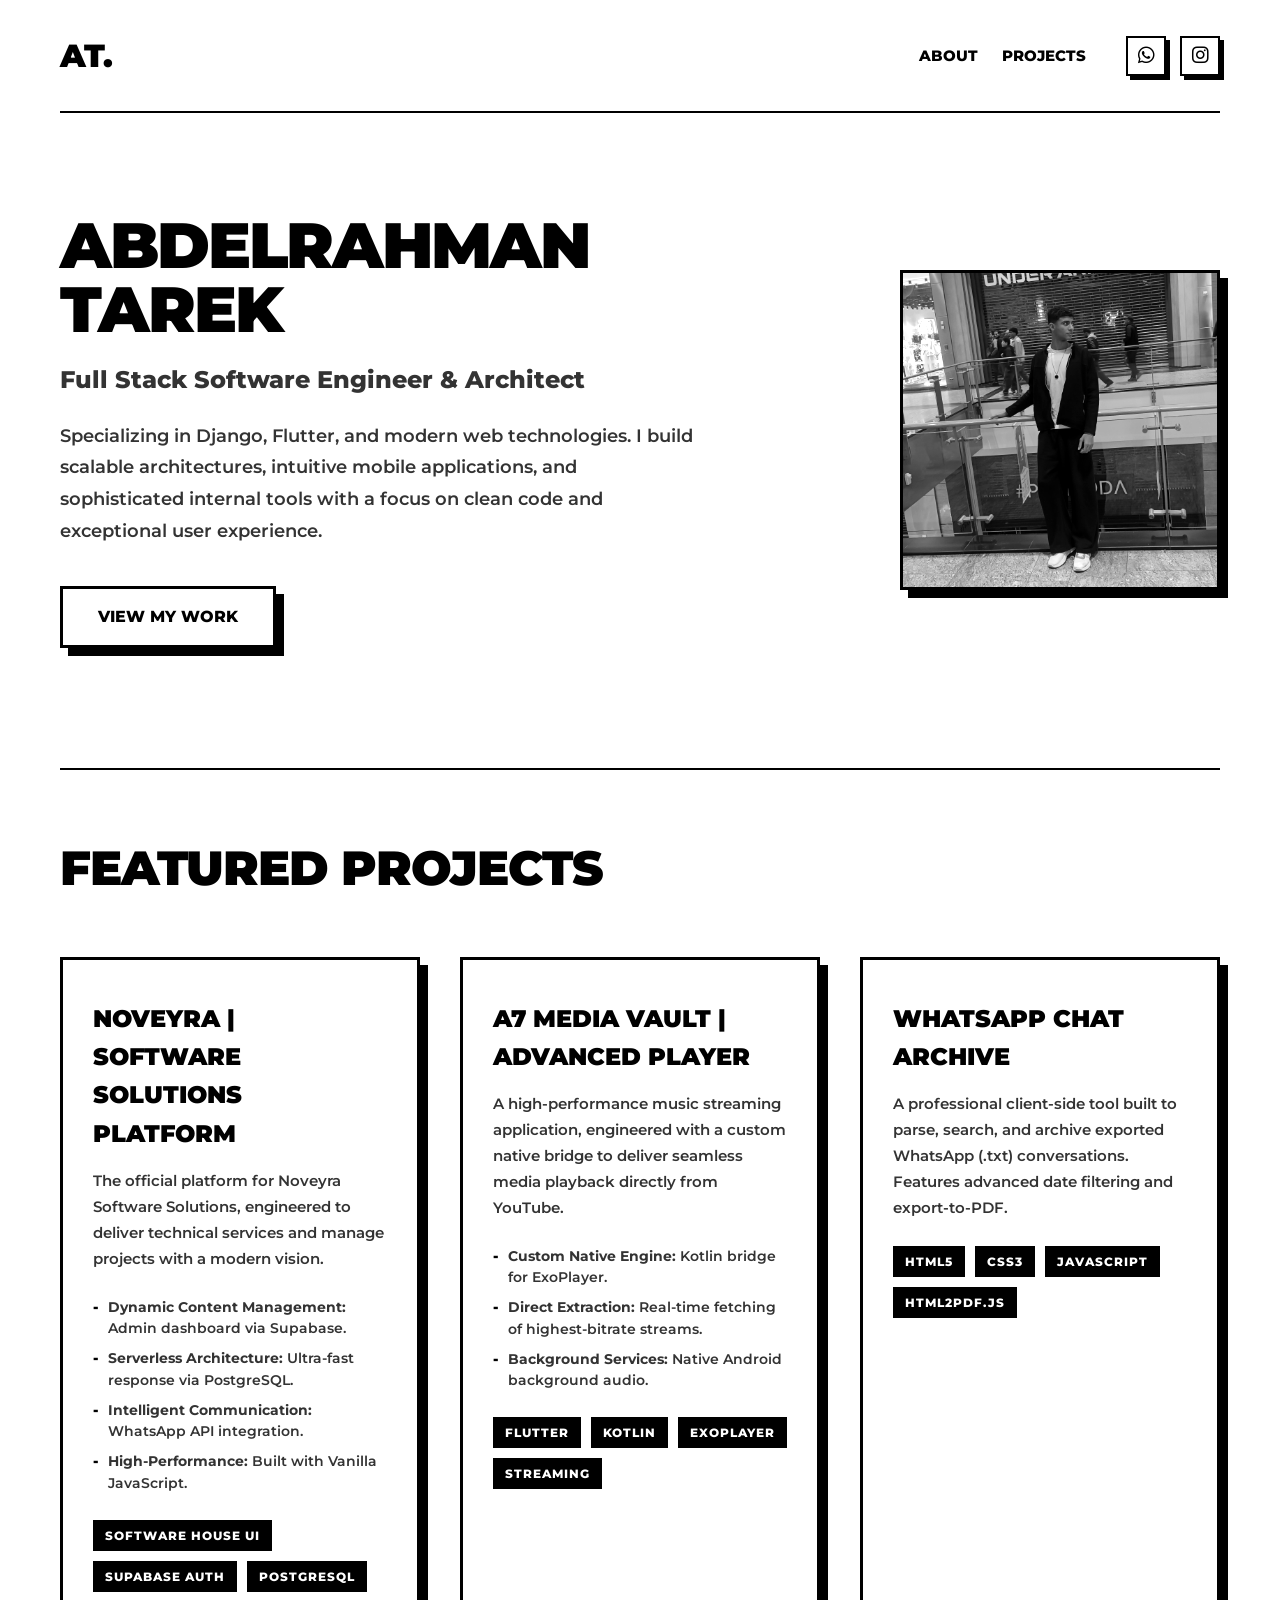
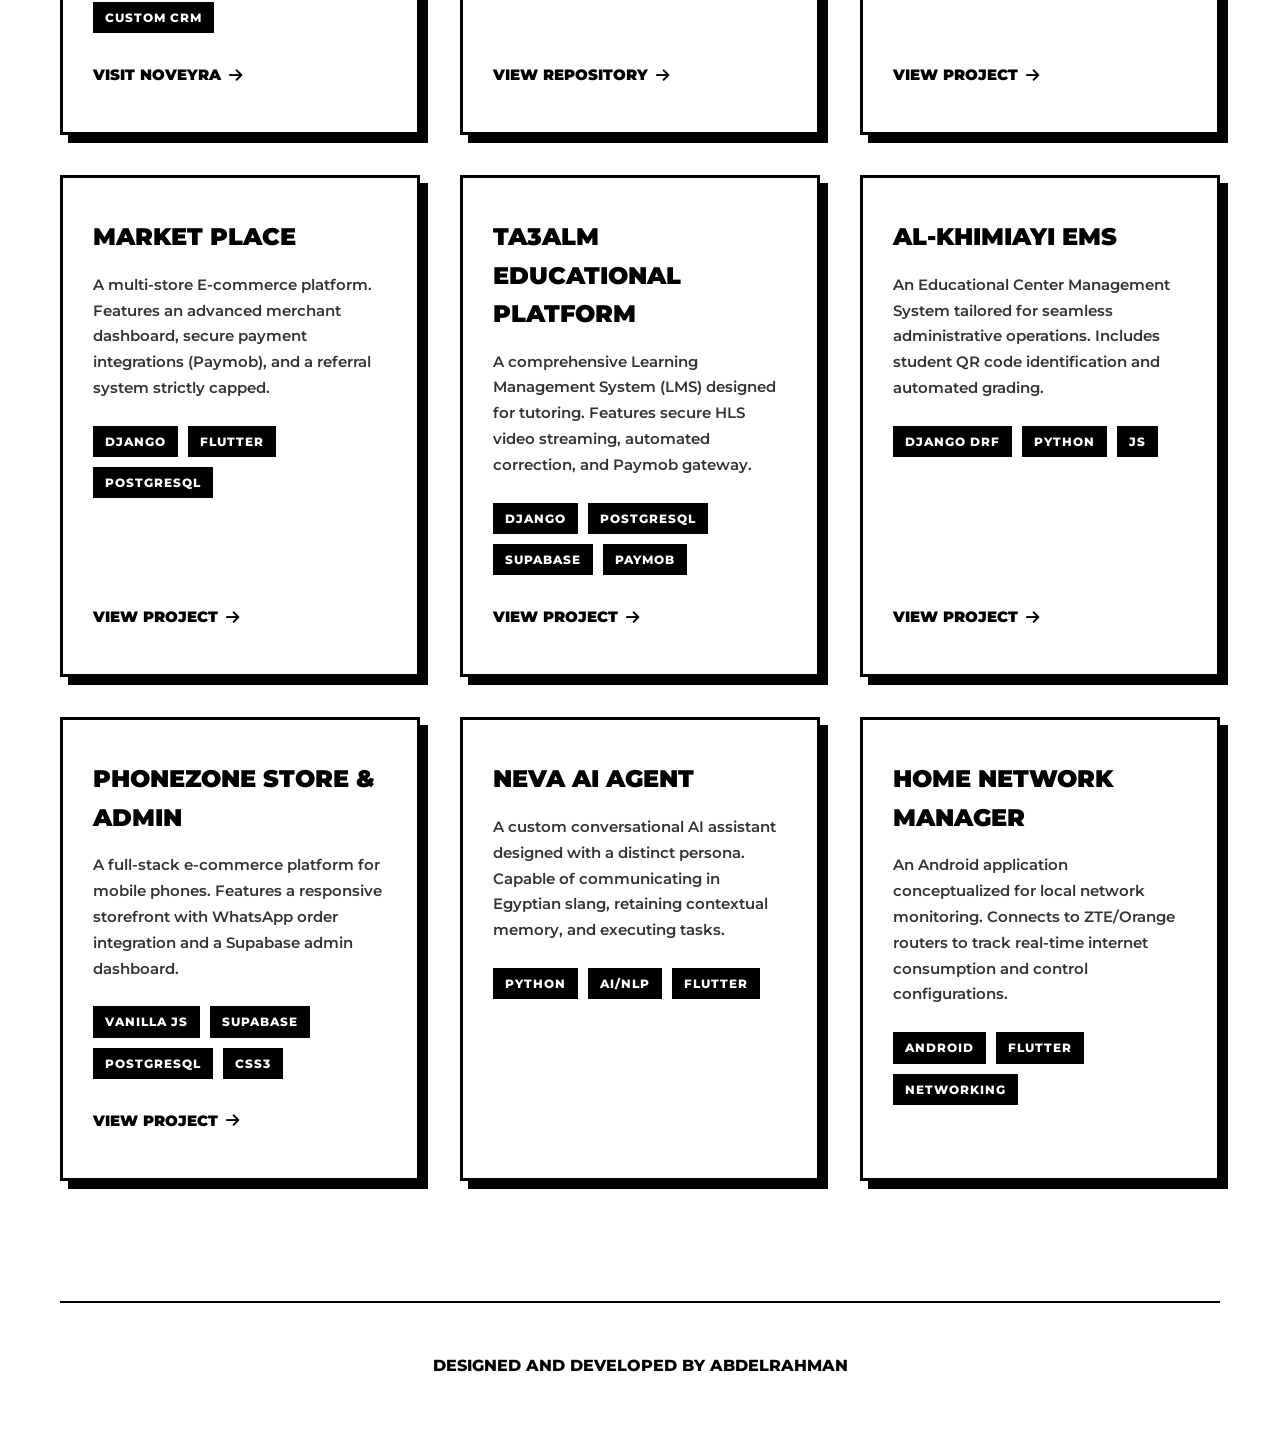
==== commit 6f47ac0e: "Update index.html" ====
--- a/index.html
+++ b/index.html
@@ -488,7 +488,7 @@
                             <span>Flutter</span> <span>Kotlin</span> <span>ExoPlayer</span> <span>Streaming</span>
                         </div>
                     </div>
-                    <a href="#" target="_blank" class="project-link">View Repository <i class="fas fa-arrow-right"></i></a>
+                    <a href="https://man9000442-hub.github.io/A7-MEDIA-DOWNLOAD/" target="_blank" class="project-link">View Repository <i class="fas fa-arrow-right"></i></a>
                 </div>
 
                 <!-- WhatsApp Archive -->
@@ -578,7 +578,7 @@
 
         <!-- Footer -->
         <footer>
-            <p>Designed and developed by <a href="https://www.instagram.com/theboda_?igsh=MTZjMGp5cWk3d3B1ag==" target="_blank">Abdelrahman Tarek</a></p>
+            <p>Designed and developed by Abdelrahman </p>
         </footer>
     </div>
 
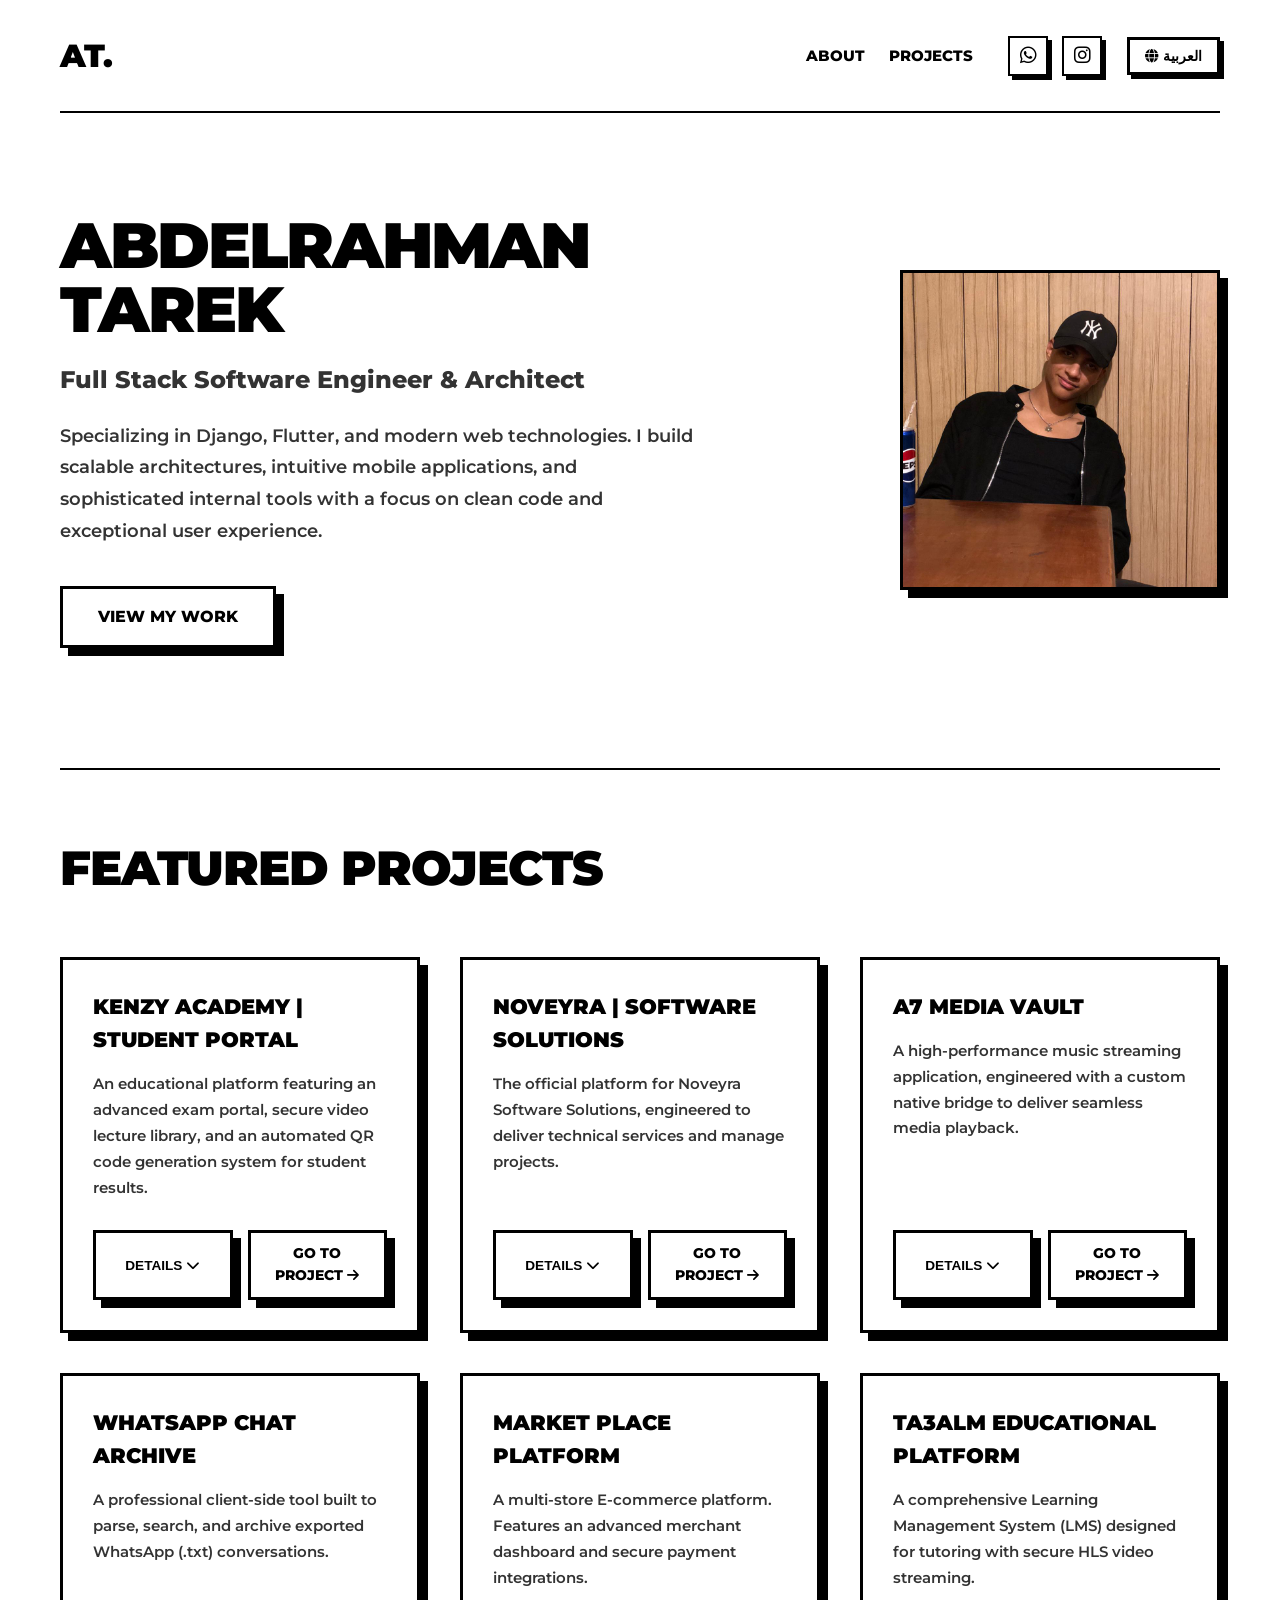
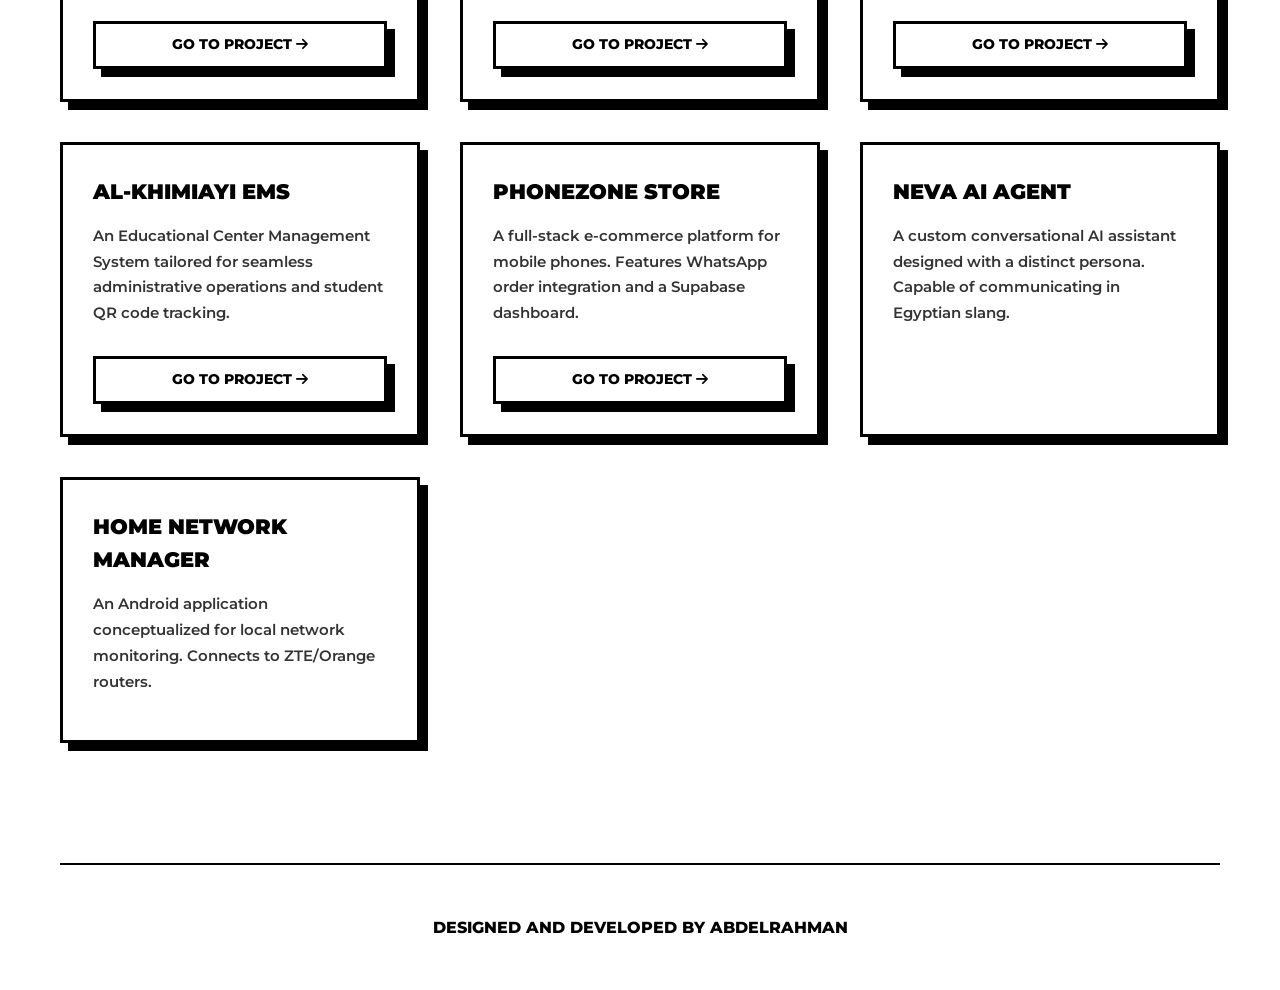
==== commit 4606b2cf: "Update index.html" ====
--- a/index.html
+++ b/index.html
@@ -1,16 +1,16 @@
 <!DOCTYPE html>
-<html lang="ar" dir="ltr">
+<html lang="en" dir="ltr">
 
 <head>
     <meta charset="UTF-8">
     <meta name="viewport" content="width=device-width, initial-scale=1.0">
     <title>Abdelrahman Tarek | Software Engineer</title>
-    <!-- استدعاء خطوط Google و FontAwesome للأيقونات -->
-    <link href="https://fonts.googleapis.com/css2?family=Montserrat:wght@400;600;800;900&family=Fira+Code:wght@500&display=swap" rel="stylesheet">
+    <!-- استدعاء خطوط Google و FontAwesome -->
+    <link href="https://fonts.googleapis.com/css2?family=Montserrat:wght@400;600;800;900&family=Cairo:wght@400;600;800;900&family=Fira+Code:wght@500&display=swap" rel="stylesheet">
     <link rel="stylesheet" href="https://cdnjs.cloudflare.com/ajax/libs/font-awesome/6.4.0/css/all.min.css">
     
     <style>
-        /* المتغيرات والأساسيات - أبيض وأسود، حواف حادة */
+        /* المتغيرات والأساسيات */
         :root {
             --bg-color: #ffffff;
             --text-main: #000000;
@@ -25,16 +25,25 @@
             margin: 0;
             padding: 0;
             box-sizing: border-box;
-            font-family: 'Montserrat', sans-serif;
-            border-radius: 0 !important; /* إلغاء أي انحناءات للحصول على حواف حادة */
-        }
-
+            border-radius: 0 !important;
+        }
+
+        /* دعم الخطوط حسب اللغة */
         body {
             background-color: var(--bg-color);
             color: var(--text-main);
             line-height: 1.6;
             overflow-x: hidden;
-        }
+            font-family: 'Montserrat', sans-serif;
+        }
+        
+        html[lang="ar"] body {
+            font-family: 'Cairo', sans-serif;
+        }
+
+        /* نظام التبديل بين اللغات */
+        html[lang="en"] .ar { display: none !important; }
+        html[lang="ar"] .en { display: none !important; }
 
         /* ---------------- شاشة التحميل ---------------- */
         #loader {
@@ -67,7 +76,7 @@
             height: 100%;
             border: 1px solid #e0e0e0;
             border-top: 2px solid #000000;
-            border-radius: 50% !important; /* الاستثناء الوحيد للدائرة */
+            border-radius: 50% !important;
             animation: spin 1s linear infinite;
         }
 
@@ -84,7 +93,6 @@
             font-weight: 800;
             letter-spacing: 3px;
             text-transform: uppercase;
-            color: #000000;
         }
 
         @keyframes spin {
@@ -118,7 +126,7 @@
         .nav-group {
             display: flex;
             align-items: center;
-            gap: 30px;
+            gap: 20px;
         }
 
         nav a {
@@ -128,6 +136,7 @@
             font-size: 0.95rem;
             text-transform: uppercase;
             transition: var(--transition);
+            margin: 0 10px;
         }
 
         nav a:hover {
@@ -149,7 +158,7 @@
             box-shadow: 4px 4px 0px var(--border-color);
             transition: var(--transition);
             background: #fff;
-            margin-left: 10px;
+            margin: 0 5px;
         }
 
         .social-icons a:hover {
@@ -208,6 +217,7 @@
             text-transform: uppercase;
             box-shadow: var(--shadow-elegant);
             transition: var(--transition);
+            cursor: pointer;
         }
 
         .btn:hover {
@@ -215,6 +225,12 @@
             box-shadow: 4px 4px 0px var(--border-color);
             background: var(--text-main);
             color: var(--bg-color);
+        }
+        
+        .lang-btn {
+            padding: 8px 15px;
+            font-size: 0.85rem;
+            box-shadow: 4px 4px 0px var(--border-color);
         }
 
         .img-wrapper {
@@ -229,11 +245,11 @@
             overflow: hidden;
         }
 
+        /* تم إزالة الفلتر الأبيض والأسود لتظهر الألوان الطبيعية */
         .img-wrapper img {
             width: 100%;
             height: 100%;
             object-fit: cover;
-            filter: grayscale(100%) contrast(120%); /* تأثير الأبيض والأسود للصورة */
         }
 
         .img-placeholder-text {
@@ -259,14 +275,14 @@
 
         .grid {
             display: grid;
-            grid-template-columns: repeat(auto-fit, minmax(350px, 1fr));
+            grid-template-columns: repeat(auto-fit, minmax(280px, 1fr));
             gap: 40px;
         }
 
         .card {
             background: var(--bg-color);
             border: 3px solid var(--border-color);
-            padding: 40px 30px;
+            padding: 30px;
             box-shadow: var(--shadow-elegant);
             display: flex;
             flex-direction: column;
@@ -280,24 +296,41 @@
         }
 
         .card h4 {
-            font-size: 1.5rem;
+            font-size: 1.3rem;
             font-weight: 900;
             margin-bottom: 15px;
             text-transform: uppercase;
         }
 
-        .card p {
+        .card > div > p {
             color: var(--text-secondary);
             font-size: 0.95rem;
             font-weight: 600;
-            margin-bottom: 25px;
+            margin-bottom: 15px;
             line-height: 1.7;
-            flex-grow: 1;
+        }
+
+        /* تفاصيل المشاريع المخفية */
+        .project-details {
+            display: none;
+            margin-top: 15px;
+            padding-top: 15px;
+            border-top: 2px dashed var(--border-color);
+        }
+
+        .card.show-details .project-details {
+            display: block;
+            animation: fadeIn 0.3s ease;
+        }
+
+        @keyframes fadeIn {
+            from { opacity: 0; transform: translateY(-10px); }
+            to { opacity: 1; transform: translateY(0); }
         }
 
         .card ul {
             list-style: none;
-            margin-bottom: 25px;
+            margin-bottom: 20px;
         }
 
         .card ul li {
@@ -309,6 +342,11 @@
             position: relative;
         }
 
+        html[dir="rtl"] .card ul li {
+            padding-left: 0;
+            padding-right: 15px;
+        }
+
         .card ul li::before {
             content: "-";
             position: absolute;
@@ -317,42 +355,49 @@
             color: var(--text-main);
         }
 
+        html[dir="rtl"] .card ul li::before {
+            left: auto;
+            right: 0;
+        }
+
         .tags {
-            margin-bottom: 30px;
+            margin-bottom: 20px;
             display: flex;
             flex-wrap: wrap;
-            gap: 10px;
+            gap: 8px;
         }
 
         .tags span {
-            font-size: 0.75rem;
+            font-size: 0.70rem;
             font-weight: 800;
             background: var(--text-main);
             color: var(--bg-color);
-            padding: 6px 12px;
+            padding: 5px 10px;
             text-transform: uppercase;
             letter-spacing: 1px;
         }
 
-        .project-link {
-            color: var(--text-main);
-            text-decoration: none;
-            font-size: 0.95rem;
-            font-weight: 900;
-            display: inline-flex;
+        /* أزرار الكروت */
+        .card-actions {
+            display: flex;
+            gap: 15px;
+            margin-top: 15px;
+            flex-wrap: wrap;
+        }
+
+        .btn-small {
+            padding: 10px 15px;
+            font-size: 0.85rem;
+            flex: 1;
+            text-align: center;
+            display: flex;
+            justify-content: center;
             align-items: center;
             gap: 8px;
-            text-transform: uppercase;
-            align-self: flex-start;
-            border-bottom: 3px solid transparent;
-            padding-bottom: 2px;
-            transition: var(--transition);
-        }
-
-        .project-link:hover {
-            border-bottom-color: var(--text-main);
-            gap: 15px;
-        }
+        }
+
+        .card.show-details .text-show { display: none; }
+        .card:not(.show-details) .text-hide { display: none; }
 
         /* Footer */
         footer {
@@ -366,17 +411,6 @@
             font-weight: 800;
             font-size: 1rem;
             text-transform: uppercase;
-        }
-
-        footer a {
-            color: var(--text-main);
-            text-decoration: none;
-            border-bottom: 2px solid var(--text-main);
-        }
-
-        footer a:hover {
-            background: var(--text-main);
-            color: var(--bg-color);
         }
 
         /* Responsive */
@@ -387,7 +421,7 @@
             }
             .hero {
                 flex-direction: column-reverse;
-                text-align: left;
+                text-align: center;
                 gap: 40px;
             }
             .hero-content {
@@ -404,6 +438,9 @@
                 flex-direction: column;
                 gap: 20px;
             }
+            .card-actions {
+                flex-direction: column;
+            }
         }
     </style>
 </head>
@@ -415,7 +452,10 @@
             <div class="spinner"></div>
             <div class="code-brackets">{ }</div>
         </div>
-        <div class="loader-text">Software Engineer Abdelrahman</div>
+        <div class="loader-text">
+            <span class="en">Software Engineer Abdelrahman</span>
+            <span class="ar">مهندس البرمجيات عبدالرحمن</span>
+        </div>
     </div>
 
     <div class="container">
@@ -424,151 +464,387 @@
             <h1>AT.</h1>
             <div class="nav-group">
                 <nav>
-                    <a href="#about">About</a>
-                    <a href="#projects" style="margin-left: 20px;">Projects</a>
+                    <a href="#about">
+                        <span class="en">About</span>
+                        <span class="ar">عني</span>
+                    </a>
+                    <a href="#projects">
+                        <span class="en">Projects</span>
+                        <span class="ar">المشاريع</span>
+                    </a>
                 </nav>
                 <div class="social-icons">
                     <a href="https://wa.me/201094724932" target="_blank" title="WhatsApp"><i class="fab fa-whatsapp"></i></a>
                     <a href="https://www.instagram.com/theboda_?igsh=MTZjMGp5cWk3d3B1ag==" target="_blank" title="Instagram"><i class="fab fa-instagram"></i></a>
                 </div>
+                <!-- زر تبديل اللغة -->
+                <button class="btn lang-btn" onclick="toggleLanguage()">
+                    <span class="en"><i class="fas fa-globe"></i> العربية</span>
+                    <span class="ar"><i class="fas fa-globe"></i> English</span>
+                </button>
             </div>
         </header>
 
         <!-- Hero Section -->
         <section class="hero" id="about">
             <div class="hero-content">
-                <h2>Abdelrahman<br>Tarek</h2>
-                <h3>Full Stack Software Engineer & Architect</h3>
-                <p>Specializing in Django, Flutter, and modern web technologies. I build scalable architectures, intuitive mobile applications, and sophisticated internal tools with a focus on clean code and exceptional user experience.</p>
-                <a href="#projects" class="btn">View My Work</a>
+                <h2>
+                    <span class="en">Abdelrahman<br>Tarek</span>
+                    <span class="ar">عبدالرحمن<br>طارق</span>
+                </h2>
+                <h3>
+                    <span class="en">Full Stack Software Engineer & Architect</span>
+                    <span class="ar">مهندس ومصمم برمجيات متكاملة (Full Stack)</span>
+                </h3>
+                <p>
+                    <span class="en">Specializing in Django, Flutter, and modern web technologies. I build scalable architectures, intuitive mobile applications, and sophisticated internal tools with a focus on clean code and exceptional user experience.</span>
+                    <span class="ar">متخصص في تقنيات Django و Flutter وويب الحديث. أقوم ببناء أنظمة قابلة للتوسع، وتطبيقات هواتف ذكية سلسة، وأنظمة إدارة داخلية متطورة مع التركيز على الكود النظيف وتجربة المستخدم المتميزة.</span>
+                </p>
+                <a href="#projects" class="btn">
+                    <span class="en">View My Work</span>
+                    <span class="ar">استعرض أعمالي</span>
+                </a>
             </div>
 
-            <!-- مكان صورتك الشخصية -->
             <div class="img-wrapper">
-                <!-- أضف مسار صورتك هنا. الصورة ستتحول للأبيض والأسود تلقائياً عبر الـ CSS -->
-                <!-- <img src="your-image.jpg" alt="Abdelrahman Tarek"> -->
+                <!-- أضف مسار صورتك هنا -->
                 <span class="img-placeholder-text"><img src="your-image.jpg" alt="Abdelrahman Tarek"></span>
             </div>
         </section>
 
         <!-- Projects Section -->
         <section class="projects" id="projects">
-            <h3 class="projects-header">Featured Projects</h3>
+            <h3 class="projects-header">
+                <span class="en">Featured Projects</span>
+                <span class="ar">أبرز المشاريع</span>
+            </h3>
+            
             <div class="grid">
 
-                <!-- Noveyra Project Card -->
-                <div class="card">
-                    <div>
-                        <h4>Noveyra | Software Solutions Platform</h4>
-                        <p>The official platform for Noveyra Software Solutions, engineered to deliver technical services and manage projects with a modern vision.</p>
-                        <ul>
-                            <li><strong>Dynamic Content Management:</strong> Admin dashboard via Supabase.</li>
-                            <li><strong>Serverless Architecture:</strong> Ultra-fast response via PostgreSQL.</li>
-                            <li><strong>Intelligent Communication:</strong> WhatsApp API integration.</li>
-                            <li><strong>High-Performance:</strong> Built with Vanilla JavaScript.</li>
-                        </ul>
-                        <div class="tags">
-                            <span>Software House UI</span> <span>Supabase Auth</span> <span>PostgreSQL</span> <span>Custom CRM</span>
-                        </div>
-                    </div>
-                    <a href="https://noveyra.vercel.app/" target="_blank" class="project-link">Visit Noveyra <i class="fas fa-arrow-right"></i></a>
-                </div>
-
-                <!-- A7 Media Vault -->
-                <div class="card">
-                    <div>
-                        <h4>A7 Media Vault | Advanced Player</h4>
-                        <p>A high-performance music streaming application, engineered with a custom native bridge to deliver seamless media playback directly from YouTube.</p>
-                        <ul>
-                            <li><strong>Custom Native Engine:</strong> Kotlin bridge for ExoPlayer.</li>
-                            <li><strong>Direct Extraction:</strong> Real-time fetching of highest-bitrate streams.</li>
-                            <li><strong>Background Services:</strong> Native Android background audio.</li>
-                        </ul>
-                        <div class="tags">
-                            <span>Flutter</span> <span>Kotlin</span> <span>ExoPlayer</span> <span>Streaming</span>
-                        </div>
-                    </div>
-                    <a href="https://man9000442-hub.github.io/A7-MEDIA-DOWNLOAD/" target="_blank" class="project-link">View Repository <i class="fas fa-arrow-right"></i></a>
-                </div>
-
-                <!-- WhatsApp Archive -->
-                <div class="card">
-                    <div>
-                        <h4>WhatsApp Chat Archive</h4>
-                        <p>A professional client-side tool built to parse, search, and archive exported WhatsApp (.txt) conversations. Features advanced date filtering and export-to-PDF.</p>
-                        <div class="tags">
-                            <span>HTML5</span> <span>CSS3</span> <span>JavaScript</span> <span>html2pdf.js</span>
-                        </div>
-                    </div>
-                    <a href="https://man9000442-hub.github.io/Wa_Imoprt/" class="project-link" target="_blank">View Project <i class="fas fa-arrow-right"></i></a>
-                </div>
-
-                <!-- Elbazaar -->
-                <div class="card">
-                    <div>
-                        <h4>Market Place</h4>
-                        <p>A multi-store E-commerce platform. Features an advanced merchant dashboard, secure payment integrations (Paymob), and a referral system strictly capped.</p>
-                        <div class="tags">
-                            <span>Django</span> <span>Flutter</span> <span>PostgreSQL</span>
-                        </div>
-                    </div>
-                    <a href="https://theme-pipes-flat-entrance.trycloudflare.com/ar/" class="project-link" target="_blank">View Project <i class="fas fa-arrow-right"></i></a>
-                </div>
-
-                <!-- Ta3alm Educational Platform -->
-                <div class="card">
-                    <div>
-                        <h4>Ta3alm Educational Platform</h4>
-                        <p>A comprehensive Learning Management System (LMS) designed for tutoring. Features secure HLS video streaming, automated correction, and Paymob gateway.</p>
-                        <div class="tags">
-                            <span>Django</span> <span>PostgreSQL</span> <span>Supabase</span> <span>Paymob</span>
-                        </div>
-                    </div>
-                    <a href="https://www.ta3alm.online" target="_blank" class="project-link">View Project <i class="fas fa-arrow-right"></i></a>
-                </div>
-
-                <!-- Al-Khimiayi -->
-                <div class="card">
-                    <div>
-                        <h4>Al-Khimiayi EMS</h4>
-                        <p>An Educational Center Management System tailored for seamless administrative operations. Includes student QR code identification and automated grading.</p>
-                        <div class="tags">
-                            <span>Django DRF</span> <span>Python</span> <span>JS</span>
-                        </div>
-                    </div>
-                    <a href="https://man9000442-hub.github.io/EL-5emya2e/" class="project-link" target="_blank">View Project <i class="fas fa-arrow-right"></i></a>
-                </div>
-
-                <!-- PhoneZone Store -->
-                <div class="card">
-                    <div>
-                        <h4>PhoneZone Store & Admin</h4>
-                        <p>A full-stack e-commerce platform for mobile phones. Features a responsive storefront with WhatsApp order integration and a Supabase admin dashboard.</p>
-                        <div class="tags">
-                            <span>Vanilla JS</span> <span>Supabase</span> <span>PostgreSQL</span> <span>CSS3</span>
-                        </div>
-                    </div>
-                    <a href="https://phon-zone.netlify.app/" class="project-link" target="_blank">View Project <i class="fas fa-arrow-right"></i></a>
-                </div>
-
-                <!-- Neva AI -->
-                <div class="card">
-                    <div>
-                        <h4>Neva AI Agent</h4>
-                        <p>A custom conversational AI assistant designed with a distinct persona. Capable of communicating in Egyptian slang, retaining contextual memory, and executing tasks.</p>
-                        <div class="tags">
-                            <span>Python</span> <span>AI/NLP</span> <span>Flutter</span>
-                        </div>
-                    </div>
-                </div>
-
-                <!-- Network App -->
-                <div class="card">
-                    <div>
-                        <h4>Home Network Manager</h4>
-                        <p>An Android application conceptualized for local network monitoring. Connects to ZTE/Orange routers to track real-time internet consumption and control configurations.</p>
-                        <div class="tags">
-                            <span>Android</span> <span>Flutter</span> <span>Networking</span>
+                <!-- 1. Kenzy Academy (المشروع الجديد) -->
+                <div class="card">
+                    <div>
+                        <h4>
+                            <span class="en">Kenzy Academy | Student Portal</span>
+                            <span class="ar">أكاديمية كنزي | بوابة الطالب</span>
+                        </h4>
+                        <p>
+                            <span class="en">An educational platform featuring an advanced exam portal, secure video lecture library, and an automated QR code generation system for student results.</span>
+                            <span class="ar">منصة تعليمية متكاملة تضم بوابة اختبارات، مكتبة محاضرات فيديو محمية، ونظام توليد أكواد QR ذكية لنتائج الطلاب.</span>
+                        </p>
+                        
+                        <div class="project-details">
+                            <ul>
+                                <li>
+                                    <span class="en"><strong>Custom Video Player:</strong> Integrated YouTube player with double-tap seek, custom controls, and secure fullscreen modes.</span>
+                                    <span class="ar"><strong>مشغل فيديو مخصص:</strong> مشغل يوتيوب متقدم يدعم النقر المزدوج للتقديم والتأخير، وشاشة كاملة صلبة للموبايل.</span>
+                                </li>
+                                <li>
+                                    <span class="en"><strong>Exam Engine:</strong> Dynamic quizzes mapped to Supabase backend with instant grading.</span>
+                                    <span class="ar"><strong>نظام الاختبارات:</strong> امتحانات ديناميكية متصلة بقواعد بيانات Supabase مع تصحيح فوري.</span>
+                                </li>
+                                <li>
+                                    <span class="en"><strong>Secure Results:</strong> AES encrypted QR codes generation for offline verification.</span>
+                                    <span class="ar"><strong>نتائج مشفرة:</strong> توليد أكواد QR مشفرة بتشفير AES للتحقق الآمن من النتائج.</span>
+                                </li>
+                            </ul>
+                            <div class="tags">
+                                <span>HTML5 / Tailwind</span> <span>JS</span> <span>Supabase</span> <span>CryptoJS</span>
+                            </div>
+                        </div>
+                    </div>
+                    
+                    <div class="card-actions">
+                        <button class="btn btn-small toggle-details-btn" onclick="this.closest('.card').classList.toggle('show-details')">
+                            <span class="text-show">
+                                <span class="en">Details <i class="fas fa-chevron-down"></i></span>
+                                <span class="ar">التفاصيل <i class="fas fa-chevron-down"></i></span>
+                            </span>
+                            <span class="text-hide">
+                                <span class="en">Hide <i class="fas fa-chevron-up"></i></span>
+                                <span class="ar">إخفاء <i class="fas fa-chevron-up"></i></span>
+                            </span>
+                        </button>
+                        <a href="https://man9000442-hub.github.io/KenzyAcaadmy/" target="_blank" class="btn btn-small">
+                            <span class="en">Go to Project <i class="fas fa-arrow-right"></i></span>
+                            <span class="ar">للمشروع <i class="fas fa-arrow-left"></i></span>
+                        </a>
+                    </div>
+                </div>
+
+                <!-- 2. Noveyra Project -->
+                <div class="card">
+                    <div>
+                        <h4>
+                            <span class="en">Noveyra | Software Solutions</span>
+                            <span class="ar">نوفييرا | للحلول البرمجية</span>
+                        </h4>
+                        <p>
+                            <span class="en">The official platform for Noveyra Software Solutions, engineered to deliver technical services and manage projects.</span>
+                            <span class="ar">المنصة الرسمية لشركة نوفييرا للحلول البرمجية، مصممة لتقديم الخدمات التقنية وإدارة المشاريع برؤية حديثة.</span>
+                        </p>
+                        
+                        <div class="project-details">
+                            <ul>
+                                <li>
+                                    <span class="en"><strong>Dynamic CMS:</strong> Admin dashboard via Supabase.</span>
+                                    <span class="ar"><strong>إدارة المحتوى:</strong> لوحة تحكم متكاملة عبر Supabase.</span>
+                                </li>
+                                <li>
+                                    <span class="en"><strong>Serverless Architecture:</strong> Ultra-fast response via PostgreSQL.</span>
+                                    <span class="ar"><strong>بنية سيرفرليس:</strong> استجابة فائقة السرعة بفضل PostgreSQL.</span>
+                                </li>
+                                <li>
+                                    <span class="en"><strong>Intelligent Communication:</strong> WhatsApp API integration.</span>
+                                    <span class="ar"><strong>تواصل ذكي:</strong> دمج متقدم مع واجهات واتساب.</span>
+                                </li>
+                            </ul>
+                            <div class="tags">
+                                <span>Software House</span> <span>Supabase</span> <span>PostgreSQL</span>
+                            </div>
+                        </div>
+                    </div>
+                    
+                    <div class="card-actions">
+                        <button class="btn btn-small toggle-details-btn" onclick="this.closest('.card').classList.toggle('show-details')">
+                            <span class="text-show">
+                                <span class="en">Details <i class="fas fa-chevron-down"></i></span>
+                                <span class="ar">التفاصيل <i class="fas fa-chevron-down"></i></span>
+                            </span>
+                            <span class="text-hide">
+                                <span class="en">Hide <i class="fas fa-chevron-up"></i></span>
+                                <span class="ar">إخفاء <i class="fas fa-chevron-up"></i></span>
+                            </span>
+                        </button>
+                        <a href="https://noveyra.vercel.app/" target="_blank" class="btn btn-small">
+                            <span class="en">Go to Project <i class="fas fa-arrow-right"></i></span>
+                            <span class="ar">للمشروع <i class="fas fa-arrow-left"></i></span>
+                        </a>
+                    </div>
+                </div>
+
+                <!-- 3. A7 Media Vault -->
+                <div class="card">
+                    <div>
+                        <h4>
+                            <span class="en">A7 Media Vault</span>
+                            <span class="ar">مشغل ميديا A7 المتقدم</span>
+                        </h4>
+                        <p>
+                            <span class="en">A high-performance music streaming application, engineered with a custom native bridge to deliver seamless media playback.</span>
+                            <span class="ar">تطبيق عالي الأداء لبث الصوتيات، مبرمج بجسر برمجي مخصص لتشغيل الوسائط مباشرة وسلاسة من يوتيوب.</span>
+                        </p>
+                        
+                        <div class="project-details">
+                            <ul>
+                                <li>
+                                    <span class="en"><strong>Custom Native Engine:</strong> Kotlin bridge for ExoPlayer.</span>
+                                    <span class="ar"><strong>محرك مخصص:</strong> جسر بلغة Kotlin لبرنامج ExoPlayer.</span>
+                                </li>
+                                <li>
+                                    <span class="en"><strong>Direct Extraction:</strong> Real-time fetching of highest-bitrate streams.</span>
+                                    <span class="ar"><strong>استخراج مباشر:</strong> جلب للروابط بأعلى جودة في الوقت الفعلي.</span>
+                                </li>
+                                <li>
+                                    <span class="en"><strong>Background Services:</strong> Native Android background audio.</span>
+                                    <span class="ar"><strong>خدمات الخلفية:</strong> تشغيل الصوت في الخلفية لنظام أندرويد.</span>
+                                </li>
+                            </ul>
+                            <div class="tags">
+                                <span>Flutter</span> <span>Kotlin</span> <span>ExoPlayer</span>
+                            </div>
+                        </div>
+                    </div>
+                    
+                    <div class="card-actions">
+                        <button class="btn btn-small toggle-details-btn" onclick="this.closest('.card').classList.toggle('show-details')">
+                            <span class="text-show">
+                                <span class="en">Details <i class="fas fa-chevron-down"></i></span>
+                                <span class="ar">التفاصيل <i class="fas fa-chevron-down"></i></span>
+                            </span>
+                            <span class="text-hide">
+                                <span class="en">Hide <i class="fas fa-chevron-up"></i></span>
+                                <span class="ar">إخفاء <i class="fas fa-chevron-up"></i></span>
+                            </span>
+                        </button>
+                        <a href="https://man9000442-hub.github.io/A7-MEDIA-DOWNLOAD/" target="_blank" class="btn btn-small">
+                            <span class="en">Go to Project <i class="fas fa-arrow-right"></i></span>
+                            <span class="ar">للمشروع <i class="fas fa-arrow-left"></i></span>
+                        </a>
+                    </div>
+                </div>
+
+                <!-- 4. WhatsApp Archive -->
+                <div class="card">
+                    <div>
+                        <h4>
+                            <span class="en">WhatsApp Chat Archive</span>
+                            <span class="ar">أرشيف محادثات واتساب</span>
+                        </h4>
+                        <p>
+                            <span class="en">A professional client-side tool built to parse, search, and archive exported WhatsApp (.txt) conversations.</span>
+                            <span class="ar">أداة احترافية لتحليل والبحث وأرشفة محادثات واتساب المصدرة بصيغة (.txt).</span>
+                        </p>
+                        
+                        <div class="project-details">
+                            <div class="tags mt-2">
+                                <span>HTML5</span> <span>JS</span> <span>html2pdf.js</span>
+                            </div>
+                        </div>
+                    </div>
+                    
+                    <div class="card-actions">
+                        <a href="https://man9000442-hub.github.io/Wa_Imoprt/" target="_blank" class="btn btn-small" style="width:100%">
+                            <span class="en">Go to Project <i class="fas fa-arrow-right"></i></span>
+                            <span class="ar">للمشروع <i class="fas fa-arrow-left"></i></span>
+                        </a>
+                    </div>
+                </div>
+
+                <!-- 5. Elbazaar -->
+                <div class="card">
+                    <div>
+                        <h4>
+                            <span class="en">Market Place Platform</span>
+                            <span class="ar">منصة ماركت بليس</span>
+                        </h4>
+                        <p>
+                            <span class="en">A multi-store E-commerce platform. Features an advanced merchant dashboard and secure payment integrations.</span>
+                            <span class="ar">منصة تجارة إلكترونية متعددة المتاجر. تتميز بلوحة تحكم متقدمة للتجار وبوابات دفع إلكترونية.</span>
+                        </p>
+                        
+                        <div class="project-details">
+                            <div class="tags mt-2">
+                                <span>Django</span> <span>Flutter</span> <span>PostgreSQL</span>
+                            </div>
+                        </div>
+                    </div>
+                    
+                    <div class="card-actions">
+                        <a href="https://theme-pipes-flat-entrance.trycloudflare.com/ar/" target="_blank" class="btn btn-small" style="width:100%">
+                            <span class="en">Go to Project <i class="fas fa-arrow-right"></i></span>
+                            <span class="ar">للمشروع <i class="fas fa-arrow-left"></i></span>
+                        </a>
+                    </div>
+                </div>
+
+                <!-- 6. Ta3alm Educational Platform -->
+                <div class="card">
+                    <div>
+                        <h4>
+                            <span class="en">Ta3alm Educational Platform</span>
+                            <span class="ar">منصة تَعَلَّم التعليمية</span>
+                        </h4>
+                        <p>
+                            <span class="en">A comprehensive Learning Management System (LMS) designed for tutoring with secure HLS video streaming.</span>
+                            <span class="ar">نظام إدارة تعلم (LMS) متكامل مصمم للمدرسين مع بث آمن للفيديوهات بتقنية HLS وتصحيح آلي.</span>
+                        </p>
+                        
+                        <div class="project-details">
+                            <div class="tags mt-2">
+                                <span>Django</span> <span>PostgreSQL</span> <span>Paymob</span>
+                            </div>
+                        </div>
+                    </div>
+                    
+                    <div class="card-actions">
+                        <a href="https://www.ta3alm.online" target="_blank" class="btn btn-small" style="width:100%">
+                            <span class="en">Go to Project <i class="fas fa-arrow-right"></i></span>
+                            <span class="ar">للمشروع <i class="fas fa-arrow-left"></i></span>
+                        </a>
+                    </div>
+                </div>
+
+                <!-- 7. Al-Khimiayi EMS -->
+                <div class="card">
+                    <div>
+                        <h4>
+                            <span class="en">Al-Khimiayi EMS</span>
+                            <span class="ar">نظام إدارة الكيميائي</span>
+                        </h4>
+                        <p>
+                            <span class="en">An Educational Center Management System tailored for seamless administrative operations and student QR code tracking.</span>
+                            <span class="ar">نظام مخصص لإدارة المراكز التعليمية لتسهيل العمليات الإدارية وتتبع الطلاب عبر مسح أكواد QR.</span>
+                        </p>
+                        
+                        <div class="project-details">
+                            <div class="tags mt-2">
+                                <span>Django DRF</span> <span>Python</span> <span>JS</span>
+                            </div>
+                        </div>
+                    </div>
+                    
+                    <div class="card-actions">
+                        <a href="https://man9000442-hub.github.io/EL-5emya2e/" target="_blank" class="btn btn-small" style="width:100%">
+                            <span class="en">Go to Project <i class="fas fa-arrow-right"></i></span>
+                            <span class="ar">للمشروع <i class="fas fa-arrow-left"></i></span>
+                        </a>
+                    </div>
+                </div>
+
+                <!-- 8. PhoneZone Store -->
+                <div class="card">
+                    <div>
+                        <h4>
+                            <span class="en">PhoneZone Store</span>
+                            <span class="ar">متجر PhoneZone</span>
+                        </h4>
+                        <p>
+                            <span class="en">A full-stack e-commerce platform for mobile phones. Features WhatsApp order integration and a Supabase dashboard.</span>
+                            <span class="ar">منصة تجارة إلكترونية متكاملة للهواتف. تدعم الطلب عبر واتساب ولوحة تحكم مبنية بـ Supabase.</span>
+                        </p>
+                        
+                        <div class="project-details">
+                            <div class="tags mt-2">
+                                <span>Vanilla JS</span> <span>Supabase</span> <span>PostgreSQL</span>
+                            </div>
+                        </div>
+                    </div>
+                    
+                    <div class="card-actions">
+                        <a href="https://phon-zone.netlify.app/" target="_blank" class="btn btn-small" style="width:100%">
+                            <span class="en">Go to Project <i class="fas fa-arrow-right"></i></span>
+                            <span class="ar">للمشروع <i class="fas fa-arrow-left"></i></span>
+                        </a>
+                    </div>
+                </div>
+
+                <!-- 9. Neva AI -->
+                <div class="card">
+                    <div>
+                        <h4>
+                            <span class="en">Neva AI Agent</span>
+                            <span class="ar">مساعد الذكاء الاصطناعي Neva</span>
+                        </h4>
+                        <p>
+                            <span class="en">A custom conversational AI assistant designed with a distinct persona. Capable of communicating in Egyptian slang.</span>
+                            <span class="ar">مساعد ذكاء اصطناعي تفاعلي مبرمج بشخصية مستقلة، قادر على التواصل باللهجة المصرية والاحتفاظ بالذاكرة.</span>
+                        </p>
+                        
+                        <div class="project-details">
+                            <div class="tags mt-2">
+                                <span>Python</span> <span>AI/NLP</span> <span>Flutter</span>
+                            </div>
+                        </div>
+                    </div>
+                </div>
+
+                <!-- 10. Network App -->
+                <div class="card">
+                    <div>
+                        <h4>
+                            <span class="en">Home Network Manager</span>
+                            <span class="ar">مدير الشبكة المنزلية</span>
+                        </h4>
+                        <p>
+                            <span class="en">An Android application conceptualized for local network monitoring. Connects to ZTE/Orange routers.</span>
+                            <span class="ar">تطبيق أندرويد مصمم لمراقبة الشبكة المحلية واستهلاك الإنترنت بالاتصال المباشر براوترات ZTE/Orange.</span>
+                        </p>
+                        
+                        <div class="project-details">
+                            <div class="tags mt-2">
+                                <span>Android</span> <span>Flutter</span> <span>Networking</span>
+                            </div>
                         </div>
                     </div>
                 </div>
@@ -578,19 +854,31 @@
 
         <!-- Footer -->
         <footer>
-            <p>Designed and developed by Abdelrahman </p>
+            <p>
+                <span class="en">Designed and developed by Abdelrahman</span>
+                <span class="ar">تم التصميم والتطوير بواسطة عبدالرحمن</span>
+            </p>
         </footer>
     </div>
 
-    <!-- كود إخفاء شاشة التحميل بعد تحميل الصفحة -->
     <script>
+        // دالة تبديل اللغة
+        function toggleLanguage() {
+            const htmlTag = document.documentElement;
+            if (htmlTag.lang === 'en') {
+                htmlTag.lang = 'ar';
+                htmlTag.dir = 'rtl';
+            } else {
+                htmlTag.lang = 'en';
+                htmlTag.dir = 'ltr';
+            }
+        }
+
+        // كود إخفاء شاشة التحميل بعد تحميل الصفحة
         window.addEventListener('load', function() {
-            // إضافة تأخير بسيط (1.5 ثانية) لضمان رؤية شاشة التحميل بشكل أنيق
             setTimeout(function() {
                 const loader = document.getElementById('loader');
                 loader.style.opacity = '0';
-                
-                // إزالة العنصر من الـ DOM بعد انتهاء تأثير الشفافية
                 setTimeout(function() {
                     loader.style.display = 'none';
                 }, 500); 
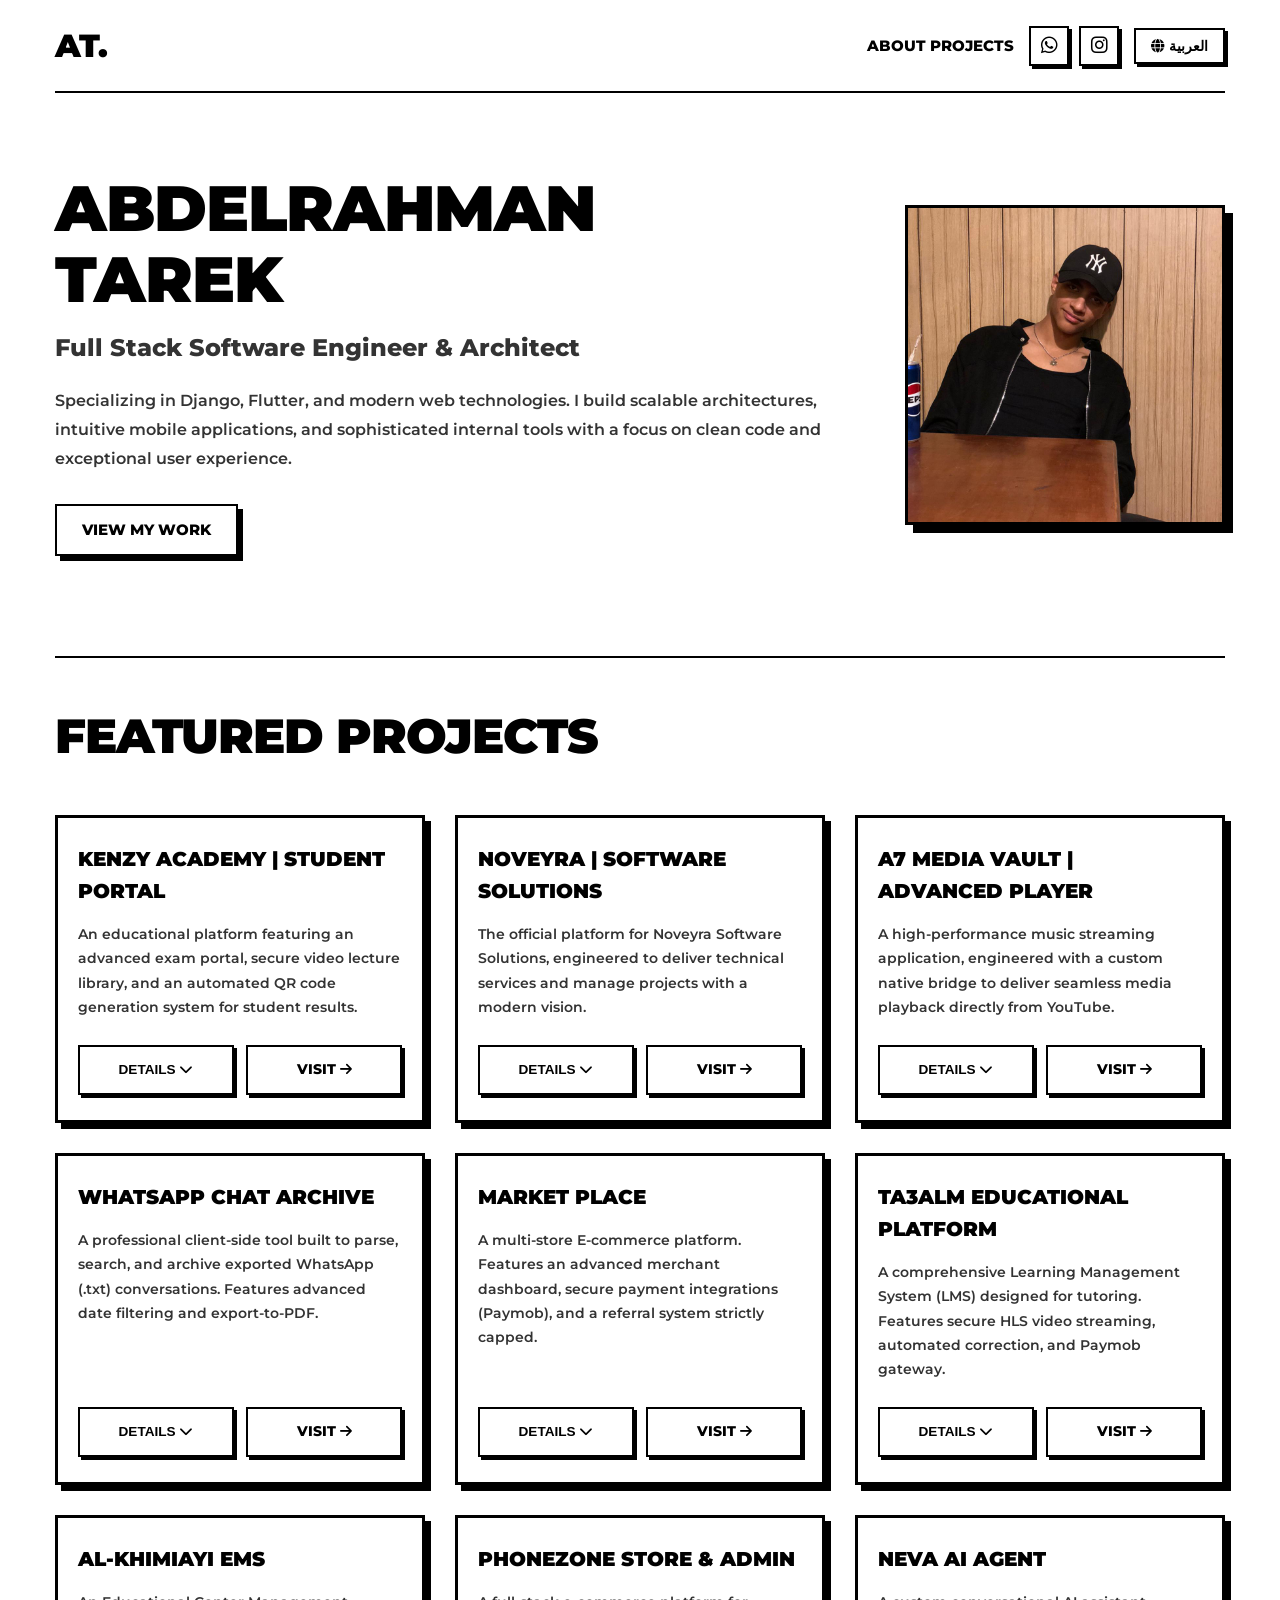
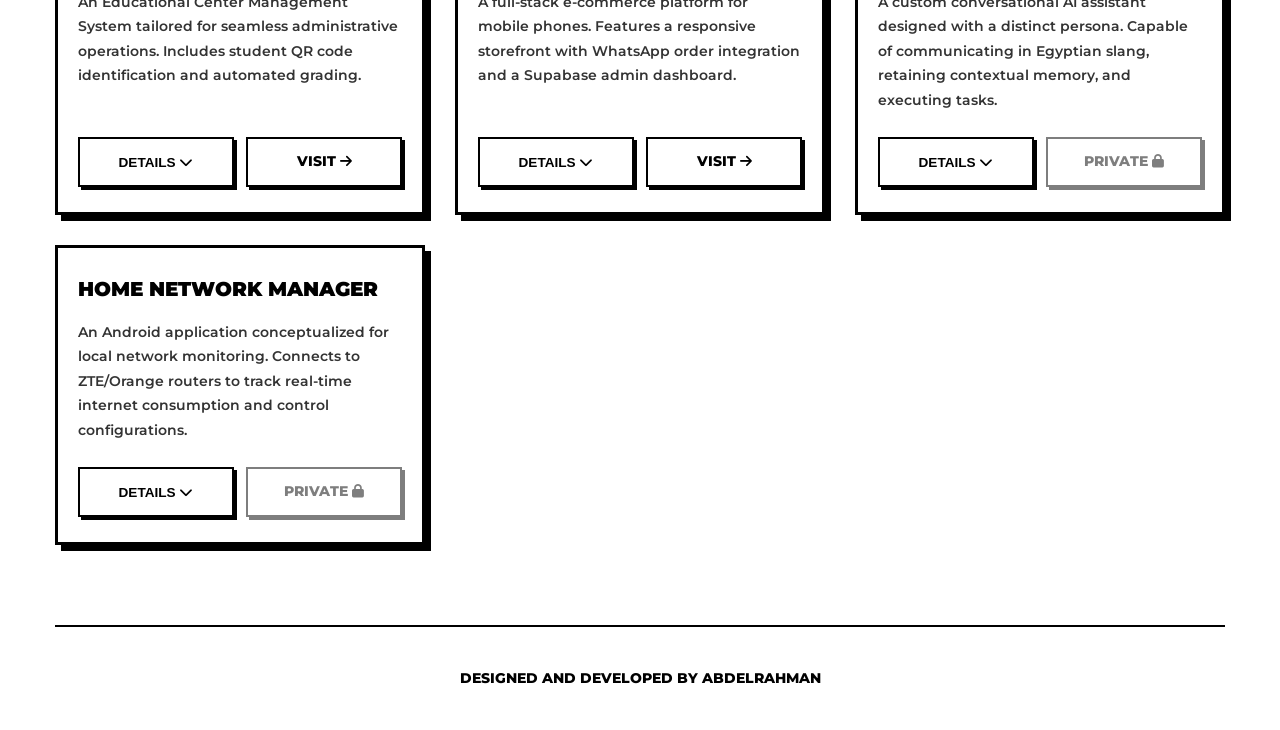
==== commit a6cb78fd: "Update index.html" ====
--- a/index.html
+++ b/index.html
@@ -3,7 +3,7 @@
 
 <head>
     <meta charset="UTF-8">
-    <meta name="viewport" content="width=device-width, initial-scale=1.0">
+    <meta name="viewport" content="width=device-width, initial-scale=1.0, maximum-scale=1.0, user-scalable=no">
     <title>Abdelrahman Tarek | Software Engineer</title>
     <!-- استدعاء خطوط Google و FontAwesome -->
     <link href="https://fonts.googleapis.com/css2?family=Montserrat:wght@400;600;800;900&family=Cairo:wght@400;600;800;900&family=Fira+Code:wght@500&display=swap" rel="stylesheet">
@@ -28,13 +28,19 @@
             border-radius: 0 !important;
         }
 
+        /* حل مشكلة السحب يمين وشمال */
+        html, body {
+            max-width: 100%;
+            overflow-x: hidden;
+        }
+
         /* دعم الخطوط حسب اللغة */
         body {
             background-color: var(--bg-color);
             color: var(--text-main);
             line-height: 1.6;
-            overflow-x: hidden;
             font-family: 'Montserrat', sans-serif;
+            word-wrap: break-word;
         }
         
         html[lang="ar"] body {
@@ -50,7 +56,7 @@
             position: fixed;
             top: 0;
             left: 0;
-            width: 100vw;
+            width: 100%;
             height: 100vh;
             background-color: #ffffff;
             z-index: 99999;
@@ -91,8 +97,9 @@
             margin-top: 25px;
             font-size: 0.9rem;
             font-weight: 800;
-            letter-spacing: 3px;
+            letter-spacing: 2px;
             text-transform: uppercase;
+            text-align: center;
         }
 
         @keyframes spin {
@@ -102,19 +109,22 @@
 
         /* ---------------- الهيكل والتصميم الأساسي ---------------- */
         .container {
+            width: 100%;
             max-width: 1200px;
             margin: 0 auto;
-            padding: 0 20px;
+            padding: 0 15px;
         }
 
         /* Header & Nav */
         header {
-            padding: 30px 0;
+            padding: 20px 0;
             display: flex;
             justify-content: space-between;
             align-items: center;
             border-bottom: 2px solid var(--border-color);
             margin-bottom: 40px;
+            flex-wrap: wrap;
+            gap: 15px;
         }
 
         header h1 {
@@ -126,7 +136,8 @@
         .nav-group {
             display: flex;
             align-items: center;
-            gap: 20px;
+            gap: 15px;
+            flex-wrap: wrap;
         }
 
         nav a {
@@ -136,13 +147,17 @@
             font-size: 0.95rem;
             text-transform: uppercase;
             transition: var(--transition);
-            margin: 0 10px;
         }
 
         nav a:hover {
             text-decoration: underline;
             text-underline-offset: 6px;
             text-decoration-thickness: 2px;
+        }
+
+        .social-icons {
+            display: flex;
+            gap: 10px;
         }
 
         .social-icons a {
@@ -155,15 +170,14 @@
             color: var(--text-main);
             text-decoration: none;
             font-size: 1.2rem;
-            box-shadow: 4px 4px 0px var(--border-color);
+            box-shadow: 3px 3px 0px var(--border-color);
             transition: var(--transition);
             background: #fff;
-            margin: 0 5px;
         }
 
         .social-icons a:hover {
             transform: translate(2px, 2px);
-            box-shadow: 2px 2px 0px var(--border-color);
+            box-shadow: 1px 1px 0px var(--border-color);
             background: var(--text-main);
             color: var(--bg-color);
         }
@@ -173,56 +187,60 @@
             display: flex;
             align-items: center;
             justify-content: space-between;
-            padding: 60px 0;
+            padding: 40px 0;
             margin-bottom: 60px;
+            gap: 40px;
         }
 
         .hero-content {
-            max-width: 55%;
+            flex: 1;
         }
 
         .hero-content h2 {
-            font-size: 4rem;
+            font-size: clamp(2.5rem, 8vw, 4rem);
             font-weight: 900;
-            line-height: 1;
-            margin-bottom: 20px;
+            line-height: 1.1;
+            margin-bottom: 15px;
             text-transform: uppercase;
-            letter-spacing: -2px;
+            letter-spacing: -1px;
         }
 
         .hero-content h3 {
-            font-size: 1.5rem;
+            font-size: clamp(1.2rem, 4vw, 1.5rem);
             font-weight: 800;
             margin-bottom: 20px;
             color: var(--text-secondary);
         }
 
         .hero-content p {
-            font-size: 1.1rem;
+            font-size: 1rem;
             font-weight: 600;
             color: var(--text-secondary);
-            margin-bottom: 40px;
+            margin-bottom: 30px;
             line-height: 1.8;
         }
 
         .btn {
-            display: inline-block;
-            padding: 15px 35px;
+            display: inline-flex;
+            justify-content: center;
+            align-items: center;
+            padding: 12px 25px;
             background: var(--bg-color);
             color: var(--text-main);
-            border: 3px solid var(--border-color);
+            border: 2px solid var(--border-color);
             text-decoration: none;
             font-weight: 800;
-            font-size: 1rem;
+            font-size: 0.95rem;
             text-transform: uppercase;
-            box-shadow: var(--shadow-elegant);
+            box-shadow: 5px 5px 0px var(--border-color);
             transition: var(--transition);
             cursor: pointer;
+            gap: 8px;
         }
 
         .btn:hover {
-            transform: translate(4px, 4px);
-            box-shadow: 4px 4px 0px var(--border-color);
+            transform: translate(3px, 3px);
+            box-shadow: 2px 2px 0px var(--border-color);
             background: var(--text-main);
             color: var(--bg-color);
         }
@@ -230,12 +248,14 @@
         .lang-btn {
             padding: 8px 15px;
             font-size: 0.85rem;
-            box-shadow: 4px 4px 0px var(--border-color);
-        }
-
+            box-shadow: 3px 3px 0px var(--border-color);
+        }
+
+        /* تعديل الصورة للموبايل */
         .img-wrapper {
-            width: 320px;
-            height: 320px;
+            width: 100%;
+            max-width: 320px;
+            aspect-ratio: 1 / 1;
             border: 3px solid var(--border-color);
             box-shadow: var(--shadow-elegant);
             background: #f4f4f4;
@@ -243,9 +263,9 @@
             align-items: center;
             justify-content: center;
             overflow: hidden;
-        }
-
-        /* تم إزالة الفلتر الأبيض والأسود لتظهر الألوان الطبيعية */
+            flex-shrink: 0;
+        }
+
         .img-wrapper img {
             width: 100%;
             height: 100%;
@@ -261,29 +281,30 @@
 
         /* Projects Section */
         .projects {
-            padding: 60px 0;
+            padding: 40px 0;
             border-top: 2px solid var(--border-color);
         }
 
         .projects-header {
-            font-size: 3rem;
+            font-size: clamp(2rem, 6vw, 3rem);
             font-weight: 900;
             text-transform: uppercase;
-            margin-bottom: 50px;
+            margin-bottom: 40px;
             letter-spacing: -1px;
         }
 
+        /* تعديل الـ Grid ليناسب الشاشات الصغيرة بدون سحب أفقي */
         .grid {
             display: grid;
-            grid-template-columns: repeat(auto-fit, minmax(280px, 1fr));
-            gap: 40px;
+            grid-template-columns: repeat(auto-fit, minmax(min(100%, 300px), 1fr));
+            gap: 30px;
         }
 
         .card {
             background: var(--bg-color);
             border: 3px solid var(--border-color);
-            padding: 30px;
-            box-shadow: var(--shadow-elegant);
+            padding: 25px 20px;
+            box-shadow: 6px 6px 0px var(--border-color);
             display: flex;
             flex-direction: column;
             justify-content: space-between;
@@ -291,40 +312,40 @@
         }
 
         .card:hover {
-            transform: translate(5px, 5px);
-            box-shadow: var(--shadow-hover);
+            transform: translate(3px, 3px);
+            box-shadow: 3px 3px 0px var(--border-color);
         }
 
         .card h4 {
-            font-size: 1.3rem;
+            font-size: 1.25rem;
             font-weight: 900;
             margin-bottom: 15px;
             text-transform: uppercase;
         }
 
-        .card > div > p {
+        .card p.main-desc {
             color: var(--text-secondary);
-            font-size: 0.95rem;
+            font-size: 0.9rem;
             font-weight: 600;
-            margin-bottom: 15px;
+            margin-bottom: 0;
             line-height: 1.7;
         }
 
         /* تفاصيل المشاريع المخفية */
         .project-details {
             display: none;
-            margin-top: 15px;
-            padding-top: 15px;
+            margin-top: 20px;
+            padding-top: 20px;
             border-top: 2px dashed var(--border-color);
         }
 
         .card.show-details .project-details {
             display: block;
-            animation: fadeIn 0.3s ease;
+            animation: fadeIn 0.4s ease;
         }
 
         @keyframes fadeIn {
-            from { opacity: 0; transform: translateY(-10px); }
+            from { opacity: 0; transform: translateY(-5px); }
             to { opacity: 1; transform: translateY(0); }
         }
 
@@ -337,9 +358,10 @@
             font-size: 0.85rem;
             font-weight: 600;
             color: var(--text-secondary);
-            margin-bottom: 8px;
+            margin-bottom: 10px;
             padding-left: 15px;
             position: relative;
+            line-height: 1.6;
         }
 
         html[dir="rtl"] .card ul li {
@@ -361,7 +383,6 @@
         }
 
         .tags {
-            margin-bottom: 20px;
             display: flex;
             flex-wrap: wrap;
             gap: 8px;
@@ -380,20 +401,27 @@
         /* أزرار الكروت */
         .card-actions {
             display: flex;
-            gap: 15px;
-            margin-top: 15px;
-            flex-wrap: wrap;
+            gap: 12px;
+            margin-top: 25px;
+            flex-direction: column;
+        }
+
+        @media (min-width: 360px) {
+            .card-actions {
+                flex-direction: row;
+            }
         }
 
         .btn-small {
-            padding: 10px 15px;
+            padding: 12px;
             font-size: 0.85rem;
             flex: 1;
             text-align: center;
-            display: flex;
-            justify-content: center;
-            align-items: center;
-            gap: 8px;
+            box-shadow: 3px 3px 0px var(--border-color);
+        }
+        
+        .btn-small:hover {
+            box-shadow: 1px 1px 0px var(--border-color);
         }
 
         .card.show-details .text-show { display: none; }
@@ -402,44 +430,30 @@
         /* Footer */
         footer {
             text-align: center;
-            padding: 50px 0;
+            padding: 40px 0;
             border-top: 2px solid var(--border-color);
-            margin-top: 60px;
+            margin-top: 40px;
         }
 
         footer p {
             font-weight: 800;
-            font-size: 1rem;
+            font-size: 0.9rem;
             text-transform: uppercase;
         }
 
-        /* Responsive */
+        /* Responsive للموبايل */
         @media (max-width: 768px) {
             header {
+                justify-content: center;
                 flex-direction: column;
-                gap: 20px;
             }
             .hero {
                 flex-direction: column-reverse;
                 text-align: center;
-                gap: 40px;
-            }
-            .hero-content {
-                max-width: 100%;
-            }
-            .hero-content h2 {
-                font-size: 3rem;
-            }
-            .img-wrapper {
-                width: 100%;
-                max-width: 320px;
+                padding: 20px 0;
             }
             .nav-group {
-                flex-direction: column;
-                gap: 20px;
-            }
-            .card-actions {
-                flex-direction: column;
+                justify-content: center;
             }
         }
     </style>
@@ -494,11 +508,11 @@
                 </h2>
                 <h3>
                     <span class="en">Full Stack Software Engineer & Architect</span>
-                    <span class="ar">مهندس ومصمم برمجيات متكاملة (Full Stack)</span>
+                    <span class="ar">مهندس ومصمم برمجيات (Full Stack)</span>
                 </h3>
                 <p>
                     <span class="en">Specializing in Django, Flutter, and modern web technologies. I build scalable architectures, intuitive mobile applications, and sophisticated internal tools with a focus on clean code and exceptional user experience.</span>
-                    <span class="ar">متخصص في تقنيات Django و Flutter وويب الحديث. أقوم ببناء أنظمة قابلة للتوسع، وتطبيقات هواتف ذكية سلسة، وأنظمة إدارة داخلية متطورة مع التركيز على الكود النظيف وتجربة المستخدم المتميزة.</span>
+                    <span class="ar">متخصص في تقنيات Django و Flutter وتقنيات الويب الحديثة. أقوم ببناء أنظمة قابلة للتوسع، وتطبيقات هواتف ذكية سلسة، وأنظمة إدارة داخلية متطورة مع التركيز على الكود النظيف وتجربة المستخدم المتميزة.</span>
                 </p>
                 <a href="#projects" class="btn">
                     <span class="en">View My Work</span>
@@ -507,7 +521,7 @@
             </div>
 
             <div class="img-wrapper">
-                <!-- أضف مسار صورتك هنا -->
+                <!-- صورتك الطبيعية هنا -->
                 <span class="img-placeholder-text"><img src="your-image.jpg" alt="Abdelrahman Tarek"></span>
             </div>
         </section>
@@ -521,31 +535,33 @@
             
             <div class="grid">
 
-                <!-- 1. Kenzy Academy (المشروع الجديد) -->
+                <!-- 1. Kenzy Academy -->
                 <div class="card">
                     <div>
                         <h4>
                             <span class="en">Kenzy Academy | Student Portal</span>
                             <span class="ar">أكاديمية كنزي | بوابة الطالب</span>
                         </h4>
-                        <p>
+                        <!-- النص الأساسي مرئي دائماً -->
+                        <p class="main-desc">
                             <span class="en">An educational platform featuring an advanced exam portal, secure video lecture library, and an automated QR code generation system for student results.</span>
-                            <span class="ar">منصة تعليمية متكاملة تضم بوابة اختبارات، مكتبة محاضرات فيديو محمية، ونظام توليد أكواد QR ذكية لنتائج الطلاب.</span>
+                            <span class="ar">منصة تعليمية متكاملة تضم بوابة اختبارات متقدمة، مكتبة فيديوهات محمية، ونظام توليد أكواد QR ذكية لنتائج الطلاب.</span>
                         </p>
                         
+                        <!-- التفاصيل تظهر عند الضغط -->
                         <div class="project-details">
                             <ul>
                                 <li>
                                     <span class="en"><strong>Custom Video Player:</strong> Integrated YouTube player with double-tap seek, custom controls, and secure fullscreen modes.</span>
-                                    <span class="ar"><strong>مشغل فيديو مخصص:</strong> مشغل يوتيوب متقدم يدعم النقر المزدوج للتقديم والتأخير، وشاشة كاملة صلبة للموبايل.</span>
+                                    <span class="ar"><strong>مشغل فيديو مخصص:</strong> مشغل يوتيوب مدمج يدعم النقر المزدوج للتقديم، أزرار تحكم مخصصة، وشاشة كاملة صلبة للموبايل.</span>
                                 </li>
                                 <li>
                                     <span class="en"><strong>Exam Engine:</strong> Dynamic quizzes mapped to Supabase backend with instant grading.</span>
-                                    <span class="ar"><strong>نظام الاختبارات:</strong> امتحانات ديناميكية متصلة بقواعد بيانات Supabase مع تصحيح فوري.</span>
+                                    <span class="ar"><strong>نظام الاختبارات:</strong> امتحانات ديناميكية متصلة بقاعدة بيانات Supabase مع تصحيح فوري.</span>
                                 </li>
                                 <li>
                                     <span class="en"><strong>Secure Results:</strong> AES encrypted QR codes generation for offline verification.</span>
-                                    <span class="ar"><strong>نتائج مشفرة:</strong> توليد أكواد QR مشفرة بتشفير AES للتحقق الآمن من النتائج.</span>
+                                    <span class="ar"><strong>نتائج مشفرة:</strong> توليد أكواد QR بتشفير AES للتحقق من النتيجة بدون إنترنت.</span>
                                 </li>
                             </ul>
                             <div class="tags">
@@ -555,7 +571,7 @@
                     </div>
                     
                     <div class="card-actions">
-                        <button class="btn btn-small toggle-details-btn" onclick="this.closest('.card').classList.toggle('show-details')">
+                        <button class="btn btn-small" onclick="this.closest('.card').classList.toggle('show-details')">
                             <span class="text-show">
                                 <span class="en">Details <i class="fas fa-chevron-down"></i></span>
                                 <span class="ar">التفاصيل <i class="fas fa-chevron-down"></i></span>
@@ -566,8 +582,8 @@
                             </span>
                         </button>
                         <a href="https://man9000442-hub.github.io/KenzyAcaadmy/" target="_blank" class="btn btn-small">
-                            <span class="en">Go to Project <i class="fas fa-arrow-right"></i></span>
-                            <span class="ar">للمشروع <i class="fas fa-arrow-left"></i></span>
+                            <span class="en">Visit <i class="fas fa-arrow-right"></i></span>
+                            <span class="ar">الذهاب للمشروع <i class="fas fa-arrow-left"></i></span>
                         </a>
                     </div>
                 </div>
@@ -579,34 +595,39 @@
                             <span class="en">Noveyra | Software Solutions</span>
                             <span class="ar">نوفييرا | للحلول البرمجية</span>
                         </h4>
-                        <p>
-                            <span class="en">The official platform for Noveyra Software Solutions, engineered to deliver technical services and manage projects.</span>
+                        <!-- نصوصك الأصلية بالكامل -->
+                        <p class="main-desc">
+                            <span class="en">The official platform for Noveyra Software Solutions, engineered to deliver technical services and manage projects with a modern vision.</span>
                             <span class="ar">المنصة الرسمية لشركة نوفييرا للحلول البرمجية، مصممة لتقديم الخدمات التقنية وإدارة المشاريع برؤية حديثة.</span>
                         </p>
                         
                         <div class="project-details">
                             <ul>
                                 <li>
-                                    <span class="en"><strong>Dynamic CMS:</strong> Admin dashboard via Supabase.</span>
-                                    <span class="ar"><strong>إدارة المحتوى:</strong> لوحة تحكم متكاملة عبر Supabase.</span>
+                                    <span class="en"><strong>Dynamic Content Management:</strong> Admin dashboard via Supabase.</span>
+                                    <span class="ar"><strong>إدارة المحتوى الديناميكي:</strong> لوحة تحكم إدارية عبر Supabase.</span>
                                 </li>
                                 <li>
                                     <span class="en"><strong>Serverless Architecture:</strong> Ultra-fast response via PostgreSQL.</span>
-                                    <span class="ar"><strong>بنية سيرفرليس:</strong> استجابة فائقة السرعة بفضل PostgreSQL.</span>
+                                    <span class="ar"><strong>بنية بدون خادم:</strong> استجابة فائقة السرعة عبر PostgreSQL.</span>
                                 </li>
                                 <li>
                                     <span class="en"><strong>Intelligent Communication:</strong> WhatsApp API integration.</span>
-                                    <span class="ar"><strong>تواصل ذكي:</strong> دمج متقدم مع واجهات واتساب.</span>
+                                    <span class="ar"><strong>تواصل ذكي:</strong> دمج مع واجهة برمجة تطبيقات واتساب.</span>
+                                </li>
+                                <li>
+                                    <span class="en"><strong>High-Performance:</strong> Built with Vanilla JavaScript.</span>
+                                    <span class="ar"><strong>أداء عالي:</strong> مبني باستخدام Vanilla JavaScript.</span>
                                 </li>
                             </ul>
                             <div class="tags">
-                                <span>Software House</span> <span>Supabase</span> <span>PostgreSQL</span>
+                                <span>Software House UI</span> <span>Supabase Auth</span> <span>PostgreSQL</span> <span>Custom CRM</span>
                             </div>
                         </div>
                     </div>
                     
                     <div class="card-actions">
-                        <button class="btn btn-small toggle-details-btn" onclick="this.closest('.card').classList.toggle('show-details')">
+                        <button class="btn btn-small" onclick="this.closest('.card').classList.toggle('show-details')">
                             <span class="text-show">
                                 <span class="en">Details <i class="fas fa-chevron-down"></i></span>
                                 <span class="ar">التفاصيل <i class="fas fa-chevron-down"></i></span>
@@ -617,8 +638,8 @@
                             </span>
                         </button>
                         <a href="https://noveyra.vercel.app/" target="_blank" class="btn btn-small">
-                            <span class="en">Go to Project <i class="fas fa-arrow-right"></i></span>
-                            <span class="ar">للمشروع <i class="fas fa-arrow-left"></i></span>
+                            <span class="en">Visit <i class="fas fa-arrow-right"></i></span>
+                            <span class="ar">الذهاب للمشروع <i class="fas fa-arrow-left"></i></span>
                         </a>
                     </div>
                 </div>
@@ -627,19 +648,20 @@
                 <div class="card">
                     <div>
                         <h4>
-                            <span class="en">A7 Media Vault</span>
-                            <span class="ar">مشغل ميديا A7 المتقدم</span>
+                            <span class="en">A7 Media Vault | Advanced Player</span>
+                            <span class="ar">A7 Media Vault | مشغل متقدم</span>
                         </h4>
-                        <p>
-                            <span class="en">A high-performance music streaming application, engineered with a custom native bridge to deliver seamless media playback.</span>
-                            <span class="ar">تطبيق عالي الأداء لبث الصوتيات، مبرمج بجسر برمجي مخصص لتشغيل الوسائط مباشرة وسلاسة من يوتيوب.</span>
+                        <!-- نصوصك الأصلية بالكامل -->
+                        <p class="main-desc">
+                            <span class="en">A high-performance music streaming application, engineered with a custom native bridge to deliver seamless media playback directly from YouTube.</span>
+                            <span class="ar">تطبيق بث موسيقى عالي الأداء، مصمم بجسر أصلي مخصص لتقديم تشغيل وسائط سلس مباشرة من يوتيوب.</span>
                         </p>
                         
                         <div class="project-details">
                             <ul>
                                 <li>
                                     <span class="en"><strong>Custom Native Engine:</strong> Kotlin bridge for ExoPlayer.</span>
-                                    <span class="ar"><strong>محرك مخصص:</strong> جسر بلغة Kotlin لبرنامج ExoPlayer.</span>
+                                    <span class="ar"><strong>محرك أصلي مخصص:</strong> جسر Kotlin لـ ExoPlayer.</span>
                                 </li>
                                 <li>
                                     <span class="en"><strong>Direct Extraction:</strong> Real-time fetching of highest-bitrate streams.</span>
@@ -647,17 +669,17 @@
                                 </li>
                                 <li>
                                     <span class="en"><strong>Background Services:</strong> Native Android background audio.</span>
-                                    <span class="ar"><strong>خدمات الخلفية:</strong> تشغيل الصوت في الخلفية لنظام أندرويد.</span>
+                                    <span class="ar"><strong>خدمات الخلفية:</strong> صوت في الخلفية لنظام أندرويد.</span>
                                 </li>
                             </ul>
                             <div class="tags">
-                                <span>Flutter</span> <span>Kotlin</span> <span>ExoPlayer</span>
+                                <span>Flutter</span> <span>Kotlin</span> <span>ExoPlayer</span> <span>Streaming</span>
                             </div>
                         </div>
                     </div>
                     
                     <div class="card-actions">
-                        <button class="btn btn-small toggle-details-btn" onclick="this.closest('.card').classList.toggle('show-details')">
+                        <button class="btn btn-small" onclick="this.closest('.card').classList.toggle('show-details')">
                             <span class="text-show">
                                 <span class="en">Details <i class="fas fa-chevron-down"></i></span>
                                 <span class="ar">التفاصيل <i class="fas fa-chevron-down"></i></span>
@@ -668,8 +690,8 @@
                             </span>
                         </button>
                         <a href="https://man9000442-hub.github.io/A7-MEDIA-DOWNLOAD/" target="_blank" class="btn btn-small">
-                            <span class="en">Go to Project <i class="fas fa-arrow-right"></i></span>
-                            <span class="ar">للمشروع <i class="fas fa-arrow-left"></i></span>
+                            <span class="en">Visit <i class="fas fa-arrow-right"></i></span>
+                            <span class="ar">الذهاب للمشروع <i class="fas fa-arrow-left"></i></span>
                         </a>
                     </div>
                 </div>
@@ -681,22 +703,33 @@
                             <span class="en">WhatsApp Chat Archive</span>
                             <span class="ar">أرشيف محادثات واتساب</span>
                         </h4>
-                        <p>
-                            <span class="en">A professional client-side tool built to parse, search, and archive exported WhatsApp (.txt) conversations.</span>
-                            <span class="ar">أداة احترافية لتحليل والبحث وأرشفة محادثات واتساب المصدرة بصيغة (.txt).</span>
+                        <!-- نصوصك الأصلية بالكامل -->
+                        <p class="main-desc">
+                            <span class="en">A professional client-side tool built to parse, search, and archive exported WhatsApp (.txt) conversations. Features advanced date filtering and export-to-PDF.</span>
+                            <span class="ar">أداة احترافية من جانب العميل مبنية لتحليل، والبحث، وأرشفة محادثات واتساب المصدرة (.txt). تتميز بتصفية متقدمة للتاريخ وتصدير إلى PDF.</span>
                         </p>
                         
                         <div class="project-details">
-                            <div class="tags mt-2">
-                                <span>HTML5</span> <span>JS</span> <span>html2pdf.js</span>
+                            <div class="tags">
+                                <span>HTML5</span> <span>CSS3</span> <span>JavaScript</span> <span>html2pdf.js</span>
                             </div>
                         </div>
                     </div>
                     
                     <div class="card-actions">
-                        <a href="https://man9000442-hub.github.io/Wa_Imoprt/" target="_blank" class="btn btn-small" style="width:100%">
-                            <span class="en">Go to Project <i class="fas fa-arrow-right"></i></span>
-                            <span class="ar">للمشروع <i class="fas fa-arrow-left"></i></span>
+                        <button class="btn btn-small" onclick="this.closest('.card').classList.toggle('show-details')">
+                            <span class="text-show">
+                                <span class="en">Details <i class="fas fa-chevron-down"></i></span>
+                                <span class="ar">التفاصيل <i class="fas fa-chevron-down"></i></span>
+                            </span>
+                            <span class="text-hide">
+                                <span class="en">Hide <i class="fas fa-chevron-up"></i></span>
+                                <span class="ar">إخفاء <i class="fas fa-chevron-up"></i></span>
+                            </span>
+                        </button>
+                        <a href="https://man9000442-hub.github.io/Wa_Imoprt/" target="_blank" class="btn btn-small">
+                            <span class="en">Visit <i class="fas fa-arrow-right"></i></span>
+                            <span class="ar">الذهاب للمشروع <i class="fas fa-arrow-left"></i></span>
                         </a>
                     </div>
                 </div>
@@ -705,25 +738,36 @@
                 <div class="card">
                     <div>
                         <h4>
-                            <span class="en">Market Place Platform</span>
-                            <span class="ar">منصة ماركت بليس</span>
+                            <span class="en">Market Place</span>
+                            <span class="ar">ماركت بليس</span>
                         </h4>
-                        <p>
-                            <span class="en">A multi-store E-commerce platform. Features an advanced merchant dashboard and secure payment integrations.</span>
-                            <span class="ar">منصة تجارة إلكترونية متعددة المتاجر. تتميز بلوحة تحكم متقدمة للتجار وبوابات دفع إلكترونية.</span>
+                        <!-- نصوصك الأصلية بالكامل -->
+                        <p class="main-desc">
+                            <span class="en">A multi-store E-commerce platform. Features an advanced merchant dashboard, secure payment integrations (Paymob), and a referral system strictly capped.</span>
+                            <span class="ar">منصة تجارة إلكترونية متعددة المتاجر. تتميز بلوحة تحكم متقدمة للتاجر، دمج آمن للدفع (Paymob)، ونظام إحالة محدد بدقة.</span>
                         </p>
                         
                         <div class="project-details">
-                            <div class="tags mt-2">
+                            <div class="tags">
                                 <span>Django</span> <span>Flutter</span> <span>PostgreSQL</span>
                             </div>
                         </div>
                     </div>
                     
                     <div class="card-actions">
-                        <a href="https://theme-pipes-flat-entrance.trycloudflare.com/ar/" target="_blank" class="btn btn-small" style="width:100%">
-                            <span class="en">Go to Project <i class="fas fa-arrow-right"></i></span>
-                            <span class="ar">للمشروع <i class="fas fa-arrow-left"></i></span>
+                        <button class="btn btn-small" onclick="this.closest('.card').classList.toggle('show-details')">
+                            <span class="text-show">
+                                <span class="en">Details <i class="fas fa-chevron-down"></i></span>
+                                <span class="ar">التفاصيل <i class="fas fa-chevron-down"></i></span>
+                            </span>
+                            <span class="text-hide">
+                                <span class="en">Hide <i class="fas fa-chevron-up"></i></span>
+                                <span class="ar">إخفاء <i class="fas fa-chevron-up"></i></span>
+                            </span>
+                        </button>
+                        <a href="https://theme-pipes-flat-entrance.trycloudflare.com/ar/" target="_blank" class="btn btn-small">
+                            <span class="en">Visit <i class="fas fa-arrow-right"></i></span>
+                            <span class="ar">الذهاب للمشروع <i class="fas fa-arrow-left"></i></span>
                         </a>
                     </div>
                 </div>
@@ -735,49 +779,71 @@
                             <span class="en">Ta3alm Educational Platform</span>
                             <span class="ar">منصة تَعَلَّم التعليمية</span>
                         </h4>
-                        <p>
-                            <span class="en">A comprehensive Learning Management System (LMS) designed for tutoring with secure HLS video streaming.</span>
-                            <span class="ar">نظام إدارة تعلم (LMS) متكامل مصمم للمدرسين مع بث آمن للفيديوهات بتقنية HLS وتصحيح آلي.</span>
+                        <!-- نصوصك الأصلية بالكامل -->
+                        <p class="main-desc">
+                            <span class="en">A comprehensive Learning Management System (LMS) designed for tutoring. Features secure HLS video streaming, automated correction, and Paymob gateway.</span>
+                            <span class="ar">نظام إدارة تعلم (LMS) شامل مصمم للدروس الخصوصية. يتميز ببث فيديو HLS آمن، تصحيح آلي، وبوابة دفع Paymob.</span>
                         </p>
                         
                         <div class="project-details">
-                            <div class="tags mt-2">
-                                <span>Django</span> <span>PostgreSQL</span> <span>Paymob</span>
+                            <div class="tags">
+                                <span>Django</span> <span>PostgreSQL</span> <span>Supabase</span> <span>Paymob</span>
                             </div>
                         </div>
                     </div>
                     
                     <div class="card-actions">
-                        <a href="https://www.ta3alm.online" target="_blank" class="btn btn-small" style="width:100%">
-                            <span class="en">Go to Project <i class="fas fa-arrow-right"></i></span>
-                            <span class="ar">للمشروع <i class="fas fa-arrow-left"></i></span>
+                        <button class="btn btn-small" onclick="this.closest('.card').classList.toggle('show-details')">
+                            <span class="text-show">
+                                <span class="en">Details <i class="fas fa-chevron-down"></i></span>
+                                <span class="ar">التفاصيل <i class="fas fa-chevron-down"></i></span>
+                            </span>
+                            <span class="text-hide">
+                                <span class="en">Hide <i class="fas fa-chevron-up"></i></span>
+                                <span class="ar">إخفاء <i class="fas fa-chevron-up"></i></span>
+                            </span>
+                        </button>
+                        <a href="https://www.ta3alm.online" target="_blank" class="btn btn-small">
+                            <span class="en">Visit <i class="fas fa-arrow-right"></i></span>
+                            <span class="ar">الذهاب للمشروع <i class="fas fa-arrow-left"></i></span>
                         </a>
                     </div>
                 </div>
 
-                <!-- 7. Al-Khimiayi EMS -->
+                <!-- 7. Al-Khimiayi -->
                 <div class="card">
                     <div>
                         <h4>
                             <span class="en">Al-Khimiayi EMS</span>
                             <span class="ar">نظام إدارة الكيميائي</span>
                         </h4>
-                        <p>
-                            <span class="en">An Educational Center Management System tailored for seamless administrative operations and student QR code tracking.</span>
-                            <span class="ar">نظام مخصص لإدارة المراكز التعليمية لتسهيل العمليات الإدارية وتتبع الطلاب عبر مسح أكواد QR.</span>
+                        <!-- نصوصك الأصلية بالكامل -->
+                        <p class="main-desc">
+                            <span class="en">An Educational Center Management System tailored for seamless administrative operations. Includes student QR code identification and automated grading.</span>
+                            <span class="ar">نظام إدارة مركز تعليمي مخصص لعمليات إدارية سلسة. يتضمن تعريف الطلاب عبر رمز QR والتصحيح الآلي.</span>
                         </p>
                         
                         <div class="project-details">
-                            <div class="tags mt-2">
+                            <div class="tags">
                                 <span>Django DRF</span> <span>Python</span> <span>JS</span>
                             </div>
                         </div>
                     </div>
                     
                     <div class="card-actions">
-                        <a href="https://man9000442-hub.github.io/EL-5emya2e/" target="_blank" class="btn btn-small" style="width:100%">
-                            <span class="en">Go to Project <i class="fas fa-arrow-right"></i></span>
-                            <span class="ar">للمشروع <i class="fas fa-arrow-left"></i></span>
+                        <button class="btn btn-small" onclick="this.closest('.card').classList.toggle('show-details')">
+                            <span class="text-show">
+                                <span class="en">Details <i class="fas fa-chevron-down"></i></span>
+                                <span class="ar">التفاصيل <i class="fas fa-chevron-down"></i></span>
+                            </span>
+                            <span class="text-hide">
+                                <span class="en">Hide <i class="fas fa-chevron-up"></i></span>
+                                <span class="ar">إخفاء <i class="fas fa-chevron-up"></i></span>
+                            </span>
+                        </button>
+                        <a href="https://man9000442-hub.github.io/EL-5emya2e/" target="_blank" class="btn btn-small">
+                            <span class="en">Visit <i class="fas fa-arrow-right"></i></span>
+                            <span class="ar">الذهاب للمشروع <i class="fas fa-arrow-left"></i></span>
                         </a>
                     </div>
                 </div>
@@ -786,25 +852,36 @@
                 <div class="card">
                     <div>
                         <h4>
-                            <span class="en">PhoneZone Store</span>
-                            <span class="ar">متجر PhoneZone</span>
+                            <span class="en">PhoneZone Store & Admin</span>
+                            <span class="ar">متجر وإدارة PhoneZone</span>
                         </h4>
-                        <p>
-                            <span class="en">A full-stack e-commerce platform for mobile phones. Features WhatsApp order integration and a Supabase dashboard.</span>
-                            <span class="ar">منصة تجارة إلكترونية متكاملة للهواتف. تدعم الطلب عبر واتساب ولوحة تحكم مبنية بـ Supabase.</span>
+                        <!-- نصوصك الأصلية بالكامل -->
+                        <p class="main-desc">
+                            <span class="en">A full-stack e-commerce platform for mobile phones. Features a responsive storefront with WhatsApp order integration and a Supabase admin dashboard.</span>
+                            <span class="ar">منصة تجارة إلكترونية متكاملة للهواتف المحمولة. تتميز بواجهة متجر متجاوبة مع دمج طلبات واتساب ولوحة تحكم للمسؤول عبر Supabase.</span>
                         </p>
                         
                         <div class="project-details">
-                            <div class="tags mt-2">
-                                <span>Vanilla JS</span> <span>Supabase</span> <span>PostgreSQL</span>
+                            <div class="tags">
+                                <span>Vanilla JS</span> <span>Supabase</span> <span>PostgreSQL</span> <span>CSS3</span>
                             </div>
                         </div>
                     </div>
                     
                     <div class="card-actions">
-                        <a href="https://phon-zone.netlify.app/" target="_blank" class="btn btn-small" style="width:100%">
-                            <span class="en">Go to Project <i class="fas fa-arrow-right"></i></span>
-                            <span class="ar">للمشروع <i class="fas fa-arrow-left"></i></span>
+                        <button class="btn btn-small" onclick="this.closest('.card').classList.toggle('show-details')">
+                            <span class="text-show">
+                                <span class="en">Details <i class="fas fa-chevron-down"></i></span>
+                                <span class="ar">التفاصيل <i class="fas fa-chevron-down"></i></span>
+                            </span>
+                            <span class="text-hide">
+                                <span class="en">Hide <i class="fas fa-chevron-up"></i></span>
+                                <span class="ar">إخفاء <i class="fas fa-chevron-up"></i></span>
+                            </span>
+                        </button>
+                        <a href="https://phon-zone.netlify.app/" target="_blank" class="btn btn-small">
+                            <span class="en">Visit <i class="fas fa-arrow-right"></i></span>
+                            <span class="ar">الذهاب للمشروع <i class="fas fa-arrow-left"></i></span>
                         </a>
                     </div>
                 </div>
@@ -816,16 +893,35 @@
                             <span class="en">Neva AI Agent</span>
                             <span class="ar">مساعد الذكاء الاصطناعي Neva</span>
                         </h4>
-                        <p>
-                            <span class="en">A custom conversational AI assistant designed with a distinct persona. Capable of communicating in Egyptian slang.</span>
-                            <span class="ar">مساعد ذكاء اصطناعي تفاعلي مبرمج بشخصية مستقلة، قادر على التواصل باللهجة المصرية والاحتفاظ بالذاكرة.</span>
+                        <!-- نصوصك الأصلية بالكامل -->
+                        <p class="main-desc">
+                            <span class="en">A custom conversational AI assistant designed with a distinct persona. Capable of communicating in Egyptian slang, retaining contextual memory, and executing tasks.</span>
+                            <span class="ar">مساعد ذكاء اصطناعي محادثة مخصص مصمم بشخصية مميزة. قادر على التواصل باللهجة المصرية، والاحتفاظ بالذاكرة السياقية، وتنفيذ المهام.</span>
                         </p>
                         
                         <div class="project-details">
-                            <div class="tags mt-2">
+                            <div class="tags">
                                 <span>Python</span> <span>AI/NLP</span> <span>Flutter</span>
                             </div>
                         </div>
+                    </div>
+                    
+                    <div class="card-actions">
+                        <button class="btn btn-small" onclick="this.closest('.card').classList.toggle('show-details')">
+                            <span class="text-show">
+                                <span class="en">Details <i class="fas fa-chevron-down"></i></span>
+                                <span class="ar">التفاصيل <i class="fas fa-chevron-down"></i></span>
+                            </span>
+                            <span class="text-hide">
+                                <span class="en">Hide <i class="fas fa-chevron-up"></i></span>
+                                <span class="ar">إخفاء <i class="fas fa-chevron-up"></i></span>
+                            </span>
+                        </button>
+                        <!-- لا يوجد رابط في الكود الأصلي -->
+                        <a href="#" class="btn btn-small" style="pointer-events: none; opacity: 0.5;">
+                            <span class="en">Private <i class="fas fa-lock"></i></span>
+                            <span class="ar">خاص <i class="fas fa-lock"></i></span>
+                        </a>
                     </div>
                 </div>
 
@@ -836,16 +932,35 @@
                             <span class="en">Home Network Manager</span>
                             <span class="ar">مدير الشبكة المنزلية</span>
                         </h4>
-                        <p>
-                            <span class="en">An Android application conceptualized for local network monitoring. Connects to ZTE/Orange routers.</span>
-                            <span class="ar">تطبيق أندرويد مصمم لمراقبة الشبكة المحلية واستهلاك الإنترنت بالاتصال المباشر براوترات ZTE/Orange.</span>
+                        <!-- نصوصك الأصلية بالكامل -->
+                        <p class="main-desc">
+                            <span class="en">An Android application conceptualized for local network monitoring. Connects to ZTE/Orange routers to track real-time internet consumption and control configurations.</span>
+                            <span class="ar">تطبيق أندرويد مصمم لمراقبة الشبكة المحلية. يتصل بأجهزة توجيه ZTE/Orange لتتبع استهلاك الإنترنت في الوقت الفعلي والتحكم في الإعدادات.</span>
                         </p>
                         
                         <div class="project-details">
-                            <div class="tags mt-2">
+                            <div class="tags">
                                 <span>Android</span> <span>Flutter</span> <span>Networking</span>
                             </div>
                         </div>
+                    </div>
+                    
+                    <div class="card-actions">
+                        <button class="btn btn-small" onclick="this.closest('.card').classList.toggle('show-details')">
+                            <span class="text-show">
+                                <span class="en">Details <i class="fas fa-chevron-down"></i></span>
+                                <span class="ar">التفاصيل <i class="fas fa-chevron-down"></i></span>
+                            </span>
+                            <span class="text-hide">
+                                <span class="en">Hide <i class="fas fa-chevron-up"></i></span>
+                                <span class="ar">إخفاء <i class="fas fa-chevron-up"></i></span>
+                            </span>
+                        </button>
+                        <!-- لا يوجد رابط في الكود الأصلي -->
+                        <a href="#" class="btn btn-small" style="pointer-events: none; opacity: 0.5;">
+                            <span class="en">Private <i class="fas fa-lock"></i></span>
+                            <span class="ar">خاص <i class="fas fa-lock"></i></span>
+                        </a>
                     </div>
                 </div>
 
@@ -874,7 +989,7 @@
             }
         }
 
-        // كود إخفاء شاشة التحميل بعد تحميل الصفحة
+        // إخفاء شاشة التحميل
         window.addEventListener('load', function() {
             setTimeout(function() {
                 const loader = document.getElementById('loader');
@@ -882,7 +997,7 @@
                 setTimeout(function() {
                     loader.style.display = 'none';
                 }, 500); 
-            }, 1500);
+            }, 1000);
         });
     </script>
 </body>
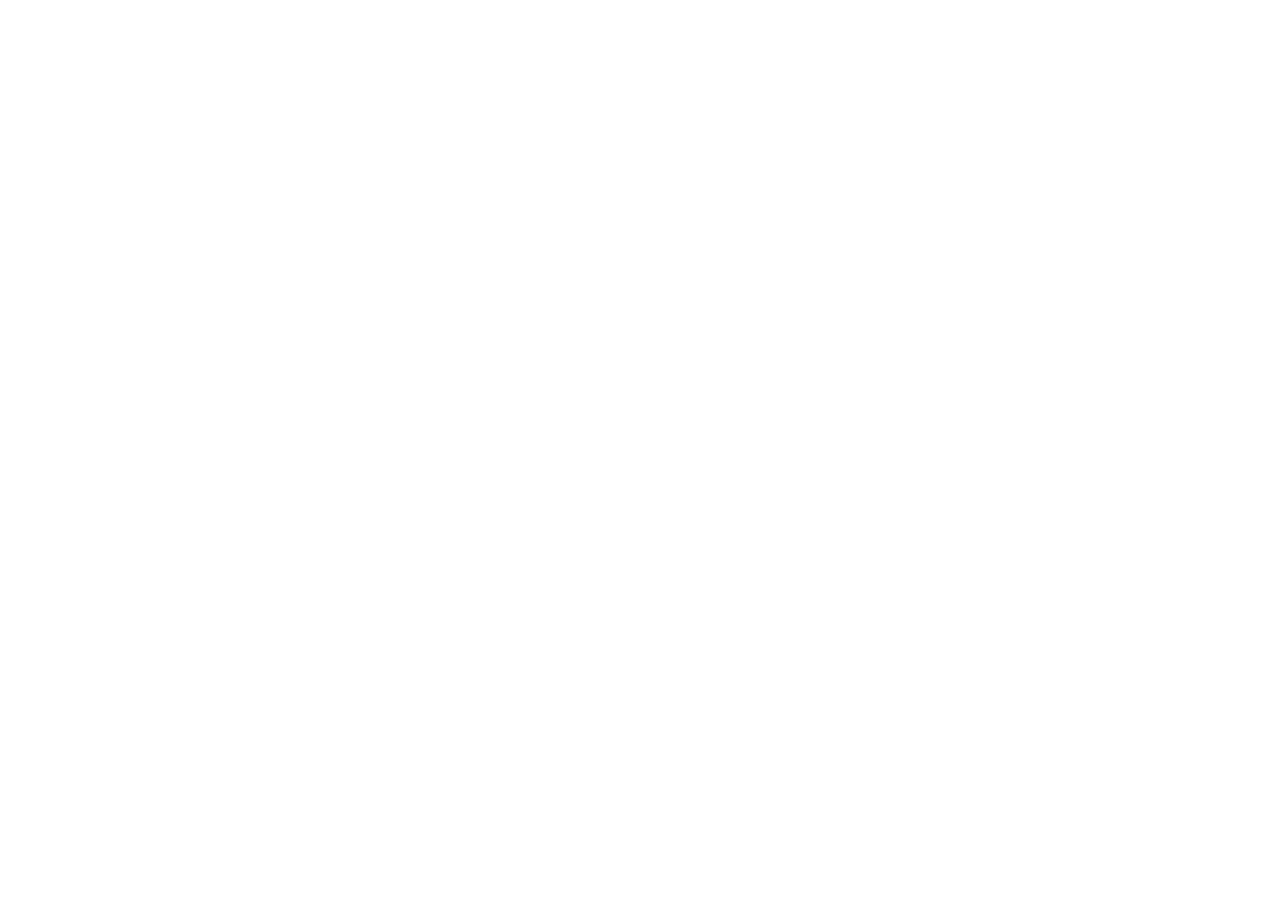
==== commit 00e2b4ef: "Create index.html" ====
--- a/index.html
+++ b/index.html
@@ -1,1005 +1,28 @@
-<!DOCTYPE html>
-<html lang="en" dir="ltr">
-
-<head>
-    <meta charset="UTF-8">
-    <meta name="viewport" content="width=device-width, initial-scale=1.0, maximum-scale=1.0, user-scalable=no">
-    <title>Abdelrahman Tarek | Software Engineer</title>
-    <!-- استدعاء خطوط Google و FontAwesome -->
-    <link href="https://fonts.googleapis.com/css2?family=Montserrat:wght@400;600;800;900&family=Cairo:wght@400;600;800;900&family=Fira+Code:wght@500&display=swap" rel="stylesheet">
-    <link rel="stylesheet" href="https://cdnjs.cloudflare.com/ajax/libs/font-awesome/6.4.0/css/all.min.css">
-    
-    <style>
-        /* المتغيرات والأساسيات */
-        :root {
-            --bg-color: #ffffff;
-            --text-main: #000000;
-            --text-secondary: #333333;
-            --border-color: #000000;
-            --shadow-elegant: 8px 8px 0px #000000;
-            --shadow-hover: 3px 3px 0px #000000;
-            --transition: all 0.3s ease;
-        }
-
-        * {
-            margin: 0;
-            padding: 0;
-            box-sizing: border-box;
-            border-radius: 0 !important;
-        }
-
-        /* حل مشكلة السحب يمين وشمال */
-        html, body {
-            max-width: 100%;
-            overflow-x: hidden;
-        }
-
-        /* دعم الخطوط حسب اللغة */
-        body {
-            background-color: var(--bg-color);
-            color: var(--text-main);
-            line-height: 1.6;
-            font-family: 'Montserrat', sans-serif;
-            word-wrap: break-word;
-        }
-        
-        html[lang="ar"] body {
-            font-family: 'Cairo', sans-serif;
-        }
-
-        /* نظام التبديل بين اللغات */
-        html[lang="en"] .ar { display: none !important; }
-        html[lang="ar"] .en { display: none !important; }
-
-        /* ---------------- شاشة التحميل ---------------- */
-        #loader {
-            position: fixed;
-            top: 0;
-            left: 0;
-            width: 100%;
-            height: 100vh;
-            background-color: #ffffff;
-            z-index: 99999;
-            display: flex;
-            flex-direction: column;
-            justify-content: center;
-            align-items: center;
-            transition: opacity 0.5s ease-out;
-        }
-
-        .spinner-container {
-            position: relative;
-            width: 70px;
-            height: 70px;
-            display: flex;
-            justify-content: center;
-            align-items: center;
-        }
-
-        .spinner {
-            position: absolute;
-            width: 100%;
-            height: 100%;
-            border: 1px solid #e0e0e0;
-            border-top: 2px solid #000000;
-            border-radius: 50% !important;
-            animation: spin 1s linear infinite;
-        }
-
-        .code-brackets {
-            font-family: 'Fira Code', monospace;
-            font-size: 1.2rem;
-            font-weight: bold;
-            color: #000000;
-        }
-
-        .loader-text {
-            margin-top: 25px;
-            font-size: 0.9rem;
-            font-weight: 800;
-            letter-spacing: 2px;
-            text-transform: uppercase;
-            text-align: center;
-        }
-
-        @keyframes spin {
-            0% { transform: rotate(0deg); }
-            100% { transform: rotate(360deg); }
-        }
-
-        /* ---------------- الهيكل والتصميم الأساسي ---------------- */
-        .container {
-            width: 100%;
-            max-width: 1200px;
-            margin: 0 auto;
-            padding: 0 15px;
-        }
-
-        /* Header & Nav */
-        header {
-            padding: 20px 0;
-            display: flex;
-            justify-content: space-between;
-            align-items: center;
-            border-bottom: 2px solid var(--border-color);
-            margin-bottom: 40px;
-            flex-wrap: wrap;
-            gap: 15px;
-        }
-
-        header h1 {
-            font-size: 2rem;
-            font-weight: 900;
-            letter-spacing: -1px;
-        }
-
-        .nav-group {
-            display: flex;
-            align-items: center;
-            gap: 15px;
-            flex-wrap: wrap;
-        }
-
-        nav a {
-            color: var(--text-main);
-            text-decoration: none;
-            font-weight: 800;
-            font-size: 0.95rem;
-            text-transform: uppercase;
-            transition: var(--transition);
-        }
-
-        nav a:hover {
-            text-decoration: underline;
-            text-underline-offset: 6px;
-            text-decoration-thickness: 2px;
-        }
-
-        .social-icons {
-            display: flex;
-            gap: 10px;
-        }
-
-        .social-icons a {
-            display: inline-flex;
-            justify-content: center;
-            align-items: center;
-            width: 40px;
-            height: 40px;
-            border: 2px solid var(--border-color);
-            color: var(--text-main);
-            text-decoration: none;
-            font-size: 1.2rem;
-            box-shadow: 3px 3px 0px var(--border-color);
-            transition: var(--transition);
-            background: #fff;
-        }
-
-        .social-icons a:hover {
-            transform: translate(2px, 2px);
-            box-shadow: 1px 1px 0px var(--border-color);
-            background: var(--text-main);
-            color: var(--bg-color);
-        }
-
-        /* Hero Section */
-        .hero {
-            display: flex;
-            align-items: center;
-            justify-content: space-between;
-            padding: 40px 0;
-            margin-bottom: 60px;
-            gap: 40px;
-        }
-
-        .hero-content {
-            flex: 1;
-        }
-
-        .hero-content h2 {
-            font-size: clamp(2.5rem, 8vw, 4rem);
-            font-weight: 900;
-            line-height: 1.1;
-            margin-bottom: 15px;
-            text-transform: uppercase;
-            letter-spacing: -1px;
-        }
-
-        .hero-content h3 {
-            font-size: clamp(1.2rem, 4vw, 1.5rem);
-            font-weight: 800;
-            margin-bottom: 20px;
-            color: var(--text-secondary);
-        }
-
-        .hero-content p {
-            font-size: 1rem;
-            font-weight: 600;
-            color: var(--text-secondary);
-            margin-bottom: 30px;
-            line-height: 1.8;
-        }
-
-        .btn {
-            display: inline-flex;
-            justify-content: center;
-            align-items: center;
-            padding: 12px 25px;
-            background: var(--bg-color);
-            color: var(--text-main);
-            border: 2px solid var(--border-color);
-            text-decoration: none;
-            font-weight: 800;
-            font-size: 0.95rem;
-            text-transform: uppercase;
-            box-shadow: 5px 5px 0px var(--border-color);
-            transition: var(--transition);
-            cursor: pointer;
-            gap: 8px;
-        }
-
-        .btn:hover {
-            transform: translate(3px, 3px);
-            box-shadow: 2px 2px 0px var(--border-color);
-            background: var(--text-main);
-            color: var(--bg-color);
-        }
-        
-        .lang-btn {
-            padding: 8px 15px;
-            font-size: 0.85rem;
-            box-shadow: 3px 3px 0px var(--border-color);
-        }
-
-        /* تعديل الصورة للموبايل */
-        .img-wrapper {
-            width: 100%;
-            max-width: 320px;
-            aspect-ratio: 1 / 1;
-            border: 3px solid var(--border-color);
-            box-shadow: var(--shadow-elegant);
-            background: #f4f4f4;
-            display: flex;
-            align-items: center;
-            justify-content: center;
-            overflow: hidden;
-            flex-shrink: 0;
-        }
-
-        .img-wrapper img {
-            width: 100%;
-            height: 100%;
-            object-fit: cover;
-        }
-
-        .img-placeholder-text {
-            font-weight: 800;
-            color: var(--text-secondary);
-            text-transform: uppercase;
-            font-size: 0.9rem;
-        }
-
-        /* Projects Section */
-        .projects {
-            padding: 40px 0;
-            border-top: 2px solid var(--border-color);
-        }
-
-        .projects-header {
-            font-size: clamp(2rem, 6vw, 3rem);
-            font-weight: 900;
-            text-transform: uppercase;
-            margin-bottom: 40px;
-            letter-spacing: -1px;
-        }
-
-        /* تعديل الـ Grid ليناسب الشاشات الصغيرة بدون سحب أفقي */
-        .grid {
-            display: grid;
-            grid-template-columns: repeat(auto-fit, minmax(min(100%, 300px), 1fr));
-            gap: 30px;
-        }
-
-        .card {
-            background: var(--bg-color);
-            border: 3px solid var(--border-color);
-            padding: 25px 20px;
-            box-shadow: 6px 6px 0px var(--border-color);
-            display: flex;
-            flex-direction: column;
-            justify-content: space-between;
-            transition: var(--transition);
-        }
-
-        .card:hover {
-            transform: translate(3px, 3px);
-            box-shadow: 3px 3px 0px var(--border-color);
-        }
-
-        .card h4 {
-            font-size: 1.25rem;
-            font-weight: 900;
-            margin-bottom: 15px;
-            text-transform: uppercase;
-        }
-
-        .card p.main-desc {
-            color: var(--text-secondary);
-            font-size: 0.9rem;
-            font-weight: 600;
-            margin-bottom: 0;
-            line-height: 1.7;
-        }
-
-        /* تفاصيل المشاريع المخفية */
-        .project-details {
-            display: none;
-            margin-top: 20px;
-            padding-top: 20px;
-            border-top: 2px dashed var(--border-color);
-        }
-
-        .card.show-details .project-details {
-            display: block;
-            animation: fadeIn 0.4s ease;
-        }
-
-        @keyframes fadeIn {
-            from { opacity: 0; transform: translateY(-5px); }
-            to { opacity: 1; transform: translateY(0); }
-        }
-
-        .card ul {
-            list-style: none;
-            margin-bottom: 20px;
-        }
-
-        .card ul li {
-            font-size: 0.85rem;
-            font-weight: 600;
-            color: var(--text-secondary);
-            margin-bottom: 10px;
-            padding-left: 15px;
-            position: relative;
-            line-height: 1.6;
-        }
-
-        html[dir="rtl"] .card ul li {
-            padding-left: 0;
-            padding-right: 15px;
-        }
-
-        .card ul li::before {
-            content: "-";
-            position: absolute;
-            left: 0;
-            font-weight: 900;
-            color: var(--text-main);
-        }
-
-        html[dir="rtl"] .card ul li::before {
-            left: auto;
-            right: 0;
-        }
-
-        .tags {
-            display: flex;
-            flex-wrap: wrap;
-            gap: 8px;
-        }
-
-        .tags span {
-            font-size: 0.70rem;
-            font-weight: 800;
-            background: var(--text-main);
-            color: var(--bg-color);
-            padding: 5px 10px;
-            text-transform: uppercase;
-            letter-spacing: 1px;
-        }
-
-        /* أزرار الكروت */
-        .card-actions {
-            display: flex;
-            gap: 12px;
-            margin-top: 25px;
-            flex-direction: column;
-        }
-
-        @media (min-width: 360px) {
-            .card-actions {
-                flex-direction: row;
-            }
-        }
-
-        .btn-small {
-            padding: 12px;
-            font-size: 0.85rem;
-            flex: 1;
-            text-align: center;
-            box-shadow: 3px 3px 0px var(--border-color);
-        }
-        
-        .btn-small:hover {
-            box-shadow: 1px 1px 0px var(--border-color);
-        }
-
-        .card.show-details .text-show { display: none; }
-        .card:not(.show-details) .text-hide { display: none; }
-
-        /* Footer */
-        footer {
-            text-align: center;
-            padding: 40px 0;
-            border-top: 2px solid var(--border-color);
-            margin-top: 40px;
-        }
-
-        footer p {
-            font-weight: 800;
-            font-size: 0.9rem;
-            text-transform: uppercase;
-        }
-
-        /* Responsive للموبايل */
-        @media (max-width: 768px) {
-            header {
-                justify-content: center;
-                flex-direction: column;
-            }
-            .hero {
-                flex-direction: column-reverse;
-                text-align: center;
-                padding: 20px 0;
-            }
-            .nav-group {
-                justify-content: center;
-            }
-        }
-    </style>
-</head>
-
-<body>
-    <!-- شاشة التحميل -->
-    <div id="loader">
-        <div class="spinner-container">
-            <div class="spinner"></div>
-            <div class="code-brackets">{ }</div>
-        </div>
-        <div class="loader-text">
-            <span class="en">Software Engineer Abdelrahman</span>
-            <span class="ar">مهندس البرمجيات عبدالرحمن</span>
-        </div>
-    </div>
-
-    <div class="container">
-        <!-- Header -->
-        <header>
-            <h1>AT.</h1>
-            <div class="nav-group">
-                <nav>
-                    <a href="#about">
-                        <span class="en">About</span>
-                        <span class="ar">عني</span>
-                    </a>
-                    <a href="#projects">
-                        <span class="en">Projects</span>
-                        <span class="ar">المشاريع</span>
-                    </a>
-                </nav>
-                <div class="social-icons">
-                    <a href="https://wa.me/201094724932" target="_blank" title="WhatsApp"><i class="fab fa-whatsapp"></i></a>
-                    <a href="https://www.instagram.com/theboda_?igsh=MTZjMGp5cWk3d3B1ag==" target="_blank" title="Instagram"><i class="fab fa-instagram"></i></a>
-                </div>
-                <!-- زر تبديل اللغة -->
-                <button class="btn lang-btn" onclick="toggleLanguage()">
-                    <span class="en"><i class="fas fa-globe"></i> العربية</span>
-                    <span class="ar"><i class="fas fa-globe"></i> English</span>
-                </button>
-            </div>
-        </header>
-
-        <!-- Hero Section -->
-        <section class="hero" id="about">
-            <div class="hero-content">
-                <h2>
-                    <span class="en">Abdelrahman<br>Tarek</span>
-                    <span class="ar">عبدالرحمن<br>طارق</span>
-                </h2>
-                <h3>
-                    <span class="en">Full Stack Software Engineer & Architect</span>
-                    <span class="ar">مهندس ومصمم برمجيات (Full Stack)</span>
-                </h3>
-                <p>
-                    <span class="en">Specializing in Django, Flutter, and modern web technologies. I build scalable architectures, intuitive mobile applications, and sophisticated internal tools with a focus on clean code and exceptional user experience.</span>
-                    <span class="ar">متخصص في تقنيات Django و Flutter وتقنيات الويب الحديثة. أقوم ببناء أنظمة قابلة للتوسع، وتطبيقات هواتف ذكية سلسة، وأنظمة إدارة داخلية متطورة مع التركيز على الكود النظيف وتجربة المستخدم المتميزة.</span>
-                </p>
-                <a href="#projects" class="btn">
-                    <span class="en">View My Work</span>
-                    <span class="ar">استعرض أعمالي</span>
-                </a>
-            </div>
-
-            <div class="img-wrapper">
-                <!-- صورتك الطبيعية هنا -->
-                <span class="img-placeholder-text"><img src="your-image.jpg" alt="Abdelrahman Tarek"></span>
-            </div>
-        </section>
-
-        <!-- Projects Section -->
-        <section class="projects" id="projects">
-            <h3 class="projects-header">
-                <span class="en">Featured Projects</span>
-                <span class="ar">أبرز المشاريع</span>
-            </h3>
-            
-            <div class="grid">
-
-                <!-- 1. Kenzy Academy -->
-                <div class="card">
-                    <div>
-                        <h4>
-                            <span class="en">Kenzy Academy | Student Portal</span>
-                            <span class="ar">أكاديمية كنزي | بوابة الطالب</span>
-                        </h4>
-                        <!-- النص الأساسي مرئي دائماً -->
-                        <p class="main-desc">
-                            <span class="en">An educational platform featuring an advanced exam portal, secure video lecture library, and an automated QR code generation system for student results.</span>
-                            <span class="ar">منصة تعليمية متكاملة تضم بوابة اختبارات متقدمة، مكتبة فيديوهات محمية، ونظام توليد أكواد QR ذكية لنتائج الطلاب.</span>
-                        </p>
-                        
-                        <!-- التفاصيل تظهر عند الضغط -->
-                        <div class="project-details">
-                            <ul>
-                                <li>
-                                    <span class="en"><strong>Custom Video Player:</strong> Integrated YouTube player with double-tap seek, custom controls, and secure fullscreen modes.</span>
-                                    <span class="ar"><strong>مشغل فيديو مخصص:</strong> مشغل يوتيوب مدمج يدعم النقر المزدوج للتقديم، أزرار تحكم مخصصة، وشاشة كاملة صلبة للموبايل.</span>
-                                </li>
-                                <li>
-                                    <span class="en"><strong>Exam Engine:</strong> Dynamic quizzes mapped to Supabase backend with instant grading.</span>
-                                    <span class="ar"><strong>نظام الاختبارات:</strong> امتحانات ديناميكية متصلة بقاعدة بيانات Supabase مع تصحيح فوري.</span>
-                                </li>
-                                <li>
-                                    <span class="en"><strong>Secure Results:</strong> AES encrypted QR codes generation for offline verification.</span>
-                                    <span class="ar"><strong>نتائج مشفرة:</strong> توليد أكواد QR بتشفير AES للتحقق من النتيجة بدون إنترنت.</span>
-                                </li>
-                            </ul>
-                            <div class="tags">
-                                <span>HTML5 / Tailwind</span> <span>JS</span> <span>Supabase</span> <span>CryptoJS</span>
-                            </div>
-                        </div>
-                    </div>
-                    
-                    <div class="card-actions">
-                        <button class="btn btn-small" onclick="this.closest('.card').classList.toggle('show-details')">
-                            <span class="text-show">
-                                <span class="en">Details <i class="fas fa-chevron-down"></i></span>
-                                <span class="ar">التفاصيل <i class="fas fa-chevron-down"></i></span>
-                            </span>
-                            <span class="text-hide">
-                                <span class="en">Hide <i class="fas fa-chevron-up"></i></span>
-                                <span class="ar">إخفاء <i class="fas fa-chevron-up"></i></span>
-                            </span>
-                        </button>
-                        <a href="https://man9000442-hub.github.io/KenzyAcaadmy/" target="_blank" class="btn btn-small">
-                            <span class="en">Visit <i class="fas fa-arrow-right"></i></span>
-                            <span class="ar">الذهاب للمشروع <i class="fas fa-arrow-left"></i></span>
-                        </a>
-                    </div>
-                </div>
-
-                <!-- 2. Noveyra Project -->
-                <div class="card">
-                    <div>
-                        <h4>
-                            <span class="en">Noveyra | Software Solutions</span>
-                            <span class="ar">نوفييرا | للحلول البرمجية</span>
-                        </h4>
-                        <!-- نصوصك الأصلية بالكامل -->
-                        <p class="main-desc">
-                            <span class="en">The official platform for Noveyra Software Solutions, engineered to deliver technical services and manage projects with a modern vision.</span>
-                            <span class="ar">المنصة الرسمية لشركة نوفييرا للحلول البرمجية، مصممة لتقديم الخدمات التقنية وإدارة المشاريع برؤية حديثة.</span>
-                        </p>
-                        
-                        <div class="project-details">
-                            <ul>
-                                <li>
-                                    <span class="en"><strong>Dynamic Content Management:</strong> Admin dashboard via Supabase.</span>
-                                    <span class="ar"><strong>إدارة المحتوى الديناميكي:</strong> لوحة تحكم إدارية عبر Supabase.</span>
-                                </li>
-                                <li>
-                                    <span class="en"><strong>Serverless Architecture:</strong> Ultra-fast response via PostgreSQL.</span>
-                                    <span class="ar"><strong>بنية بدون خادم:</strong> استجابة فائقة السرعة عبر PostgreSQL.</span>
-                                </li>
-                                <li>
-                                    <span class="en"><strong>Intelligent Communication:</strong> WhatsApp API integration.</span>
-                                    <span class="ar"><strong>تواصل ذكي:</strong> دمج مع واجهة برمجة تطبيقات واتساب.</span>
-                                </li>
-                                <li>
-                                    <span class="en"><strong>High-Performance:</strong> Built with Vanilla JavaScript.</span>
-                                    <span class="ar"><strong>أداء عالي:</strong> مبني باستخدام Vanilla JavaScript.</span>
-                                </li>
-                            </ul>
-                            <div class="tags">
-                                <span>Software House UI</span> <span>Supabase Auth</span> <span>PostgreSQL</span> <span>Custom CRM</span>
-                            </div>
-                        </div>
-                    </div>
-                    
-                    <div class="card-actions">
-                        <button class="btn btn-small" onclick="this.closest('.card').classList.toggle('show-details')">
-                            <span class="text-show">
-                                <span class="en">Details <i class="fas fa-chevron-down"></i></span>
-                                <span class="ar">التفاصيل <i class="fas fa-chevron-down"></i></span>
-                            </span>
-                            <span class="text-hide">
-                                <span class="en">Hide <i class="fas fa-chevron-up"></i></span>
-                                <span class="ar">إخفاء <i class="fas fa-chevron-up"></i></span>
-                            </span>
-                        </button>
-                        <a href="https://noveyra.vercel.app/" target="_blank" class="btn btn-small">
-                            <span class="en">Visit <i class="fas fa-arrow-right"></i></span>
-                            <span class="ar">الذهاب للمشروع <i class="fas fa-arrow-left"></i></span>
-                        </a>
-                    </div>
-                </div>
-
-                <!-- 3. A7 Media Vault -->
-                <div class="card">
-                    <div>
-                        <h4>
-                            <span class="en">A7 Media Vault | Advanced Player</span>
-                            <span class="ar">A7 Media Vault | مشغل متقدم</span>
-                        </h4>
-                        <!-- نصوصك الأصلية بالكامل -->
-                        <p class="main-desc">
-                            <span class="en">A high-performance music streaming application, engineered with a custom native bridge to deliver seamless media playback directly from YouTube.</span>
-                            <span class="ar">تطبيق بث موسيقى عالي الأداء، مصمم بجسر أصلي مخصص لتقديم تشغيل وسائط سلس مباشرة من يوتيوب.</span>
-                        </p>
-                        
-                        <div class="project-details">
-                            <ul>
-                                <li>
-                                    <span class="en"><strong>Custom Native Engine:</strong> Kotlin bridge for ExoPlayer.</span>
-                                    <span class="ar"><strong>محرك أصلي مخصص:</strong> جسر Kotlin لـ ExoPlayer.</span>
-                                </li>
-                                <li>
-                                    <span class="en"><strong>Direct Extraction:</strong> Real-time fetching of highest-bitrate streams.</span>
-                                    <span class="ar"><strong>استخراج مباشر:</strong> جلب للروابط بأعلى جودة في الوقت الفعلي.</span>
-                                </li>
-                                <li>
-                                    <span class="en"><strong>Background Services:</strong> Native Android background audio.</span>
-                                    <span class="ar"><strong>خدمات الخلفية:</strong> صوت في الخلفية لنظام أندرويد.</span>
-                                </li>
-                            </ul>
-                            <div class="tags">
-                                <span>Flutter</span> <span>Kotlin</span> <span>ExoPlayer</span> <span>Streaming</span>
-                            </div>
-                        </div>
-                    </div>
-                    
-                    <div class="card-actions">
-                        <button class="btn btn-small" onclick="this.closest('.card').classList.toggle('show-details')">
-                            <span class="text-show">
-                                <span class="en">Details <i class="fas fa-chevron-down"></i></span>
-                                <span class="ar">التفاصيل <i class="fas fa-chevron-down"></i></span>
-                            </span>
-                            <span class="text-hide">
-                                <span class="en">Hide <i class="fas fa-chevron-up"></i></span>
-                                <span class="ar">إخفاء <i class="fas fa-chevron-up"></i></span>
-                            </span>
-                        </button>
-                        <a href="https://man9000442-hub.github.io/A7-MEDIA-DOWNLOAD/" target="_blank" class="btn btn-small">
-                            <span class="en">Visit <i class="fas fa-arrow-right"></i></span>
-                            <span class="ar">الذهاب للمشروع <i class="fas fa-arrow-left"></i></span>
-                        </a>
-                    </div>
-                </div>
-
-                <!-- 4. WhatsApp Archive -->
-                <div class="card">
-                    <div>
-                        <h4>
-                            <span class="en">WhatsApp Chat Archive</span>
-                            <span class="ar">أرشيف محادثات واتساب</span>
-                        </h4>
-                        <!-- نصوصك الأصلية بالكامل -->
-                        <p class="main-desc">
-                            <span class="en">A professional client-side tool built to parse, search, and archive exported WhatsApp (.txt) conversations. Features advanced date filtering and export-to-PDF.</span>
-                            <span class="ar">أداة احترافية من جانب العميل مبنية لتحليل، والبحث، وأرشفة محادثات واتساب المصدرة (.txt). تتميز بتصفية متقدمة للتاريخ وتصدير إلى PDF.</span>
-                        </p>
-                        
-                        <div class="project-details">
-                            <div class="tags">
-                                <span>HTML5</span> <span>CSS3</span> <span>JavaScript</span> <span>html2pdf.js</span>
-                            </div>
-                        </div>
-                    </div>
-                    
-                    <div class="card-actions">
-                        <button class="btn btn-small" onclick="this.closest('.card').classList.toggle('show-details')">
-                            <span class="text-show">
-                                <span class="en">Details <i class="fas fa-chevron-down"></i></span>
-                                <span class="ar">التفاصيل <i class="fas fa-chevron-down"></i></span>
-                            </span>
-                            <span class="text-hide">
-                                <span class="en">Hide <i class="fas fa-chevron-up"></i></span>
-                                <span class="ar">إخفاء <i class="fas fa-chevron-up"></i></span>
-                            </span>
-                        </button>
-                        <a href="https://man9000442-hub.github.io/Wa_Imoprt/" target="_blank" class="btn btn-small">
-                            <span class="en">Visit <i class="fas fa-arrow-right"></i></span>
-                            <span class="ar">الذهاب للمشروع <i class="fas fa-arrow-left"></i></span>
-                        </a>
-                    </div>
-                </div>
-
-                <!-- 5. Elbazaar -->
-                <div class="card">
-                    <div>
-                        <h4>
-                            <span class="en">Market Place</span>
-                            <span class="ar">ماركت بليس</span>
-                        </h4>
-                        <!-- نصوصك الأصلية بالكامل -->
-                        <p class="main-desc">
-                            <span class="en">A multi-store E-commerce platform. Features an advanced merchant dashboard, secure payment integrations (Paymob), and a referral system strictly capped.</span>
-                            <span class="ar">منصة تجارة إلكترونية متعددة المتاجر. تتميز بلوحة تحكم متقدمة للتاجر، دمج آمن للدفع (Paymob)، ونظام إحالة محدد بدقة.</span>
-                        </p>
-                        
-                        <div class="project-details">
-                            <div class="tags">
-                                <span>Django</span> <span>Flutter</span> <span>PostgreSQL</span>
-                            </div>
-                        </div>
-                    </div>
-                    
-                    <div class="card-actions">
-                        <button class="btn btn-small" onclick="this.closest('.card').classList.toggle('show-details')">
-                            <span class="text-show">
-                                <span class="en">Details <i class="fas fa-chevron-down"></i></span>
-                                <span class="ar">التفاصيل <i class="fas fa-chevron-down"></i></span>
-                            </span>
-                            <span class="text-hide">
-                                <span class="en">Hide <i class="fas fa-chevron-up"></i></span>
-                                <span class="ar">إخفاء <i class="fas fa-chevron-up"></i></span>
-                            </span>
-                        </button>
-                        <a href="https://theme-pipes-flat-entrance.trycloudflare.com/ar/" target="_blank" class="btn btn-small">
-                            <span class="en">Visit <i class="fas fa-arrow-right"></i></span>
-                            <span class="ar">الذهاب للمشروع <i class="fas fa-arrow-left"></i></span>
-                        </a>
-                    </div>
-                </div>
-
-                <!-- 6. Ta3alm Educational Platform -->
-                <div class="card">
-                    <div>
-                        <h4>
-                            <span class="en">Ta3alm Educational Platform</span>
-                            <span class="ar">منصة تَعَلَّم التعليمية</span>
-                        </h4>
-                        <!-- نصوصك الأصلية بالكامل -->
-                        <p class="main-desc">
-                            <span class="en">A comprehensive Learning Management System (LMS) designed for tutoring. Features secure HLS video streaming, automated correction, and Paymob gateway.</span>
-                            <span class="ar">نظام إدارة تعلم (LMS) شامل مصمم للدروس الخصوصية. يتميز ببث فيديو HLS آمن، تصحيح آلي، وبوابة دفع Paymob.</span>
-                        </p>
-                        
-                        <div class="project-details">
-                            <div class="tags">
-                                <span>Django</span> <span>PostgreSQL</span> <span>Supabase</span> <span>Paymob</span>
-                            </div>
-                        </div>
-                    </div>
-                    
-                    <div class="card-actions">
-                        <button class="btn btn-small" onclick="this.closest('.card').classList.toggle('show-details')">
-                            <span class="text-show">
-                                <span class="en">Details <i class="fas fa-chevron-down"></i></span>
-                                <span class="ar">التفاصيل <i class="fas fa-chevron-down"></i></span>
-                            </span>
-                            <span class="text-hide">
-                                <span class="en">Hide <i class="fas fa-chevron-up"></i></span>
-                                <span class="ar">إخفاء <i class="fas fa-chevron-up"></i></span>
-                            </span>
-                        </button>
-                        <a href="https://www.ta3alm.online" target="_blank" class="btn btn-small">
-                            <span class="en">Visit <i class="fas fa-arrow-right"></i></span>
-                            <span class="ar">الذهاب للمشروع <i class="fas fa-arrow-left"></i></span>
-                        </a>
-                    </div>
-                </div>
-
-                <!-- 7. Al-Khimiayi -->
-                <div class="card">
-                    <div>
-                        <h4>
-                            <span class="en">Al-Khimiayi EMS</span>
-                            <span class="ar">نظام إدارة الكيميائي</span>
-                        </h4>
-                        <!-- نصوصك الأصلية بالكامل -->
-                        <p class="main-desc">
-                            <span class="en">An Educational Center Management System tailored for seamless administrative operations. Includes student QR code identification and automated grading.</span>
-                            <span class="ar">نظام إدارة مركز تعليمي مخصص لعمليات إدارية سلسة. يتضمن تعريف الطلاب عبر رمز QR والتصحيح الآلي.</span>
-                        </p>
-                        
-                        <div class="project-details">
-                            <div class="tags">
-                                <span>Django DRF</span> <span>Python</span> <span>JS</span>
-                            </div>
-                        </div>
-                    </div>
-                    
-                    <div class="card-actions">
-                        <button class="btn btn-small" onclick="this.closest('.card').classList.toggle('show-details')">
-                            <span class="text-show">
-                                <span class="en">Details <i class="fas fa-chevron-down"></i></span>
-                                <span class="ar">التفاصيل <i class="fas fa-chevron-down"></i></span>
-                            </span>
-                            <span class="text-hide">
-                                <span class="en">Hide <i class="fas fa-chevron-up"></i></span>
-                                <span class="ar">إخفاء <i class="fas fa-chevron-up"></i></span>
-                            </span>
-                        </button>
-                        <a href="https://man9000442-hub.github.io/EL-5emya2e/" target="_blank" class="btn btn-small">
-                            <span class="en">Visit <i class="fas fa-arrow-right"></i></span>
-                            <span class="ar">الذهاب للمشروع <i class="fas fa-arrow-left"></i></span>
-                        </a>
-                    </div>
-                </div>
-
-                <!-- 8. PhoneZone Store -->
-                <div class="card">
-                    <div>
-                        <h4>
-                            <span class="en">PhoneZone Store & Admin</span>
-                            <span class="ar">متجر وإدارة PhoneZone</span>
-                        </h4>
-                        <!-- نصوصك الأصلية بالكامل -->
-                        <p class="main-desc">
-                            <span class="en">A full-stack e-commerce platform for mobile phones. Features a responsive storefront with WhatsApp order integration and a Supabase admin dashboard.</span>
-                            <span class="ar">منصة تجارة إلكترونية متكاملة للهواتف المحمولة. تتميز بواجهة متجر متجاوبة مع دمج طلبات واتساب ولوحة تحكم للمسؤول عبر Supabase.</span>
-                        </p>
-                        
-                        <div class="project-details">
-                            <div class="tags">
-                                <span>Vanilla JS</span> <span>Supabase</span> <span>PostgreSQL</span> <span>CSS3</span>
-                            </div>
-                        </div>
-                    </div>
-                    
-                    <div class="card-actions">
-                        <button class="btn btn-small" onclick="this.closest('.card').classList.toggle('show-details')">
-                            <span class="text-show">
-                                <span class="en">Details <i class="fas fa-chevron-down"></i></span>
-                                <span class="ar">التفاصيل <i class="fas fa-chevron-down"></i></span>
-                            </span>
-                            <span class="text-hide">
-                                <span class="en">Hide <i class="fas fa-chevron-up"></i></span>
-                                <span class="ar">إخفاء <i class="fas fa-chevron-up"></i></span>
-                            </span>
-                        </button>
-                        <a href="https://phon-zone.netlify.app/" target="_blank" class="btn btn-small">
-                            <span class="en">Visit <i class="fas fa-arrow-right"></i></span>
-                            <span class="ar">الذهاب للمشروع <i class="fas fa-arrow-left"></i></span>
-                        </a>
-                    </div>
-                </div>
-
-                <!-- 9. Neva AI -->
-                <div class="card">
-                    <div>
-                        <h4>
-                            <span class="en">Neva AI Agent</span>
-                            <span class="ar">مساعد الذكاء الاصطناعي Neva</span>
-                        </h4>
-                        <!-- نصوصك الأصلية بالكامل -->
-                        <p class="main-desc">
-                            <span class="en">A custom conversational AI assistant designed with a distinct persona. Capable of communicating in Egyptian slang, retaining contextual memory, and executing tasks.</span>
-                            <span class="ar">مساعد ذكاء اصطناعي محادثة مخصص مصمم بشخصية مميزة. قادر على التواصل باللهجة المصرية، والاحتفاظ بالذاكرة السياقية، وتنفيذ المهام.</span>
-                        </p>
-                        
-                        <div class="project-details">
-                            <div class="tags">
-                                <span>Python</span> <span>AI/NLP</span> <span>Flutter</span>
-                            </div>
-                        </div>
-                    </div>
-                    
-                    <div class="card-actions">
-                        <button class="btn btn-small" onclick="this.closest('.card').classList.toggle('show-details')">
-                            <span class="text-show">
-                                <span class="en">Details <i class="fas fa-chevron-down"></i></span>
-                                <span class="ar">التفاصيل <i class="fas fa-chevron-down"></i></span>
-                            </span>
-                            <span class="text-hide">
-                                <span class="en">Hide <i class="fas fa-chevron-up"></i></span>
-                                <span class="ar">إخفاء <i class="fas fa-chevron-up"></i></span>
-                            </span>
-                        </button>
-                        <!-- لا يوجد رابط في الكود الأصلي -->
-                        <a href="#" class="btn btn-small" style="pointer-events: none; opacity: 0.5;">
-                            <span class="en">Private <i class="fas fa-lock"></i></span>
-                            <span class="ar">خاص <i class="fas fa-lock"></i></span>
-                        </a>
-                    </div>
-                </div>
-
-                <!-- 10. Network App -->
-                <div class="card">
-                    <div>
-                        <h4>
-                            <span class="en">Home Network Manager</span>
-                            <span class="ar">مدير الشبكة المنزلية</span>
-                        </h4>
-                        <!-- نصوصك الأصلية بالكامل -->
-                        <p class="main-desc">
-                            <span class="en">An Android application conceptualized for local network monitoring. Connects to ZTE/Orange routers to track real-time internet consumption and control configurations.</span>
-                            <span class="ar">تطبيق أندرويد مصمم لمراقبة الشبكة المحلية. يتصل بأجهزة توجيه ZTE/Orange لتتبع استهلاك الإنترنت في الوقت الفعلي والتحكم في الإعدادات.</span>
-                        </p>
-                        
-                        <div class="project-details">
-                            <div class="tags">
-                                <span>Android</span> <span>Flutter</span> <span>Networking</span>
-                            </div>
-                        </div>
-                    </div>
-                    
-                    <div class="card-actions">
-                        <button class="btn btn-small" onclick="this.closest('.card').classList.toggle('show-details')">
-                            <span class="text-show">
-                                <span class="en">Details <i class="fas fa-chevron-down"></i></span>
-                                <span class="ar">التفاصيل <i class="fas fa-chevron-down"></i></span>
-                            </span>
-                            <span class="text-hide">
-                                <span class="en">Hide <i class="fas fa-chevron-up"></i></span>
-                                <span class="ar">إخفاء <i class="fas fa-chevron-up"></i></span>
-                            </span>
-                        </button>
-                        <!-- لا يوجد رابط في الكود الأصلي -->
-                        <a href="#" class="btn btn-small" style="pointer-events: none; opacity: 0.5;">
-                            <span class="en">Private <i class="fas fa-lock"></i></span>
-                            <span class="ar">خاص <i class="fas fa-lock"></i></span>
-                        </a>
-                    </div>
-                </div>
-
-            </div>
-        </section>
-
-        <!-- Footer -->
-        <footer>
-            <p>
-                <span class="en">Designed and developed by Abdelrahman</span>
-                <span class="ar">تم التصميم والتطوير بواسطة عبدالرحمن</span>
-            </p>
-        </footer>
-    </div>
-
-    <script>
-        // دالة تبديل اللغة
-        function toggleLanguage() {
-            const htmlTag = document.documentElement;
-            if (htmlTag.lang === 'en') {
-                htmlTag.lang = 'ar';
-                htmlTag.dir = 'rtl';
-            } else {
-                htmlTag.lang = 'en';
-                htmlTag.dir = 'ltr';
-            }
-        }
-
-        // إخفاء شاشة التحميل
-        window.addEventListener('load', function() {
-            setTimeout(function() {
-                const loader = document.getElementById('loader');
-                loader.style.opacity = '0';
-                setTimeout(function() {
-                    loader.style.display = 'none';
-                }, 500); 
-            }, 1000);
-        });
-    </script>
-</body>
-
-</html>
+<!DOCTYPE html>
+<html lang="en">
+<head>
+  <meta charset="UTF-8">
+  <meta name="viewport" content="width=device-width, initial-scale=1.0">
+  <title>Redirecting...</title>
+  
+  <!-- منع ظهور أي محتوى أو وميض شاشة -->
+  <style>
+    html, body {
+      display: none !important;
+      visibility: hidden !important;
+      background: #000;
+    }
+  </style>
+
+  <!-- تحويل فوري ومسح الصفحة من سجل الرجوع (Back History) -->
+  <script>
+    window.location.replace("https://swe.abdelra7man.dev");
+  </script>
+
+  <!-- تحويل احتياطي في حالة تعطيل الـ JavaScript في المتصفح -->
+  <meta http-equiv="refresh" content="0; url=https://swe.abdelra7man.dev">
+  <link rel="canonical" href="https://swe.abdelra7man.dev">
+</head>
+<body>
+</body>
+</html>
